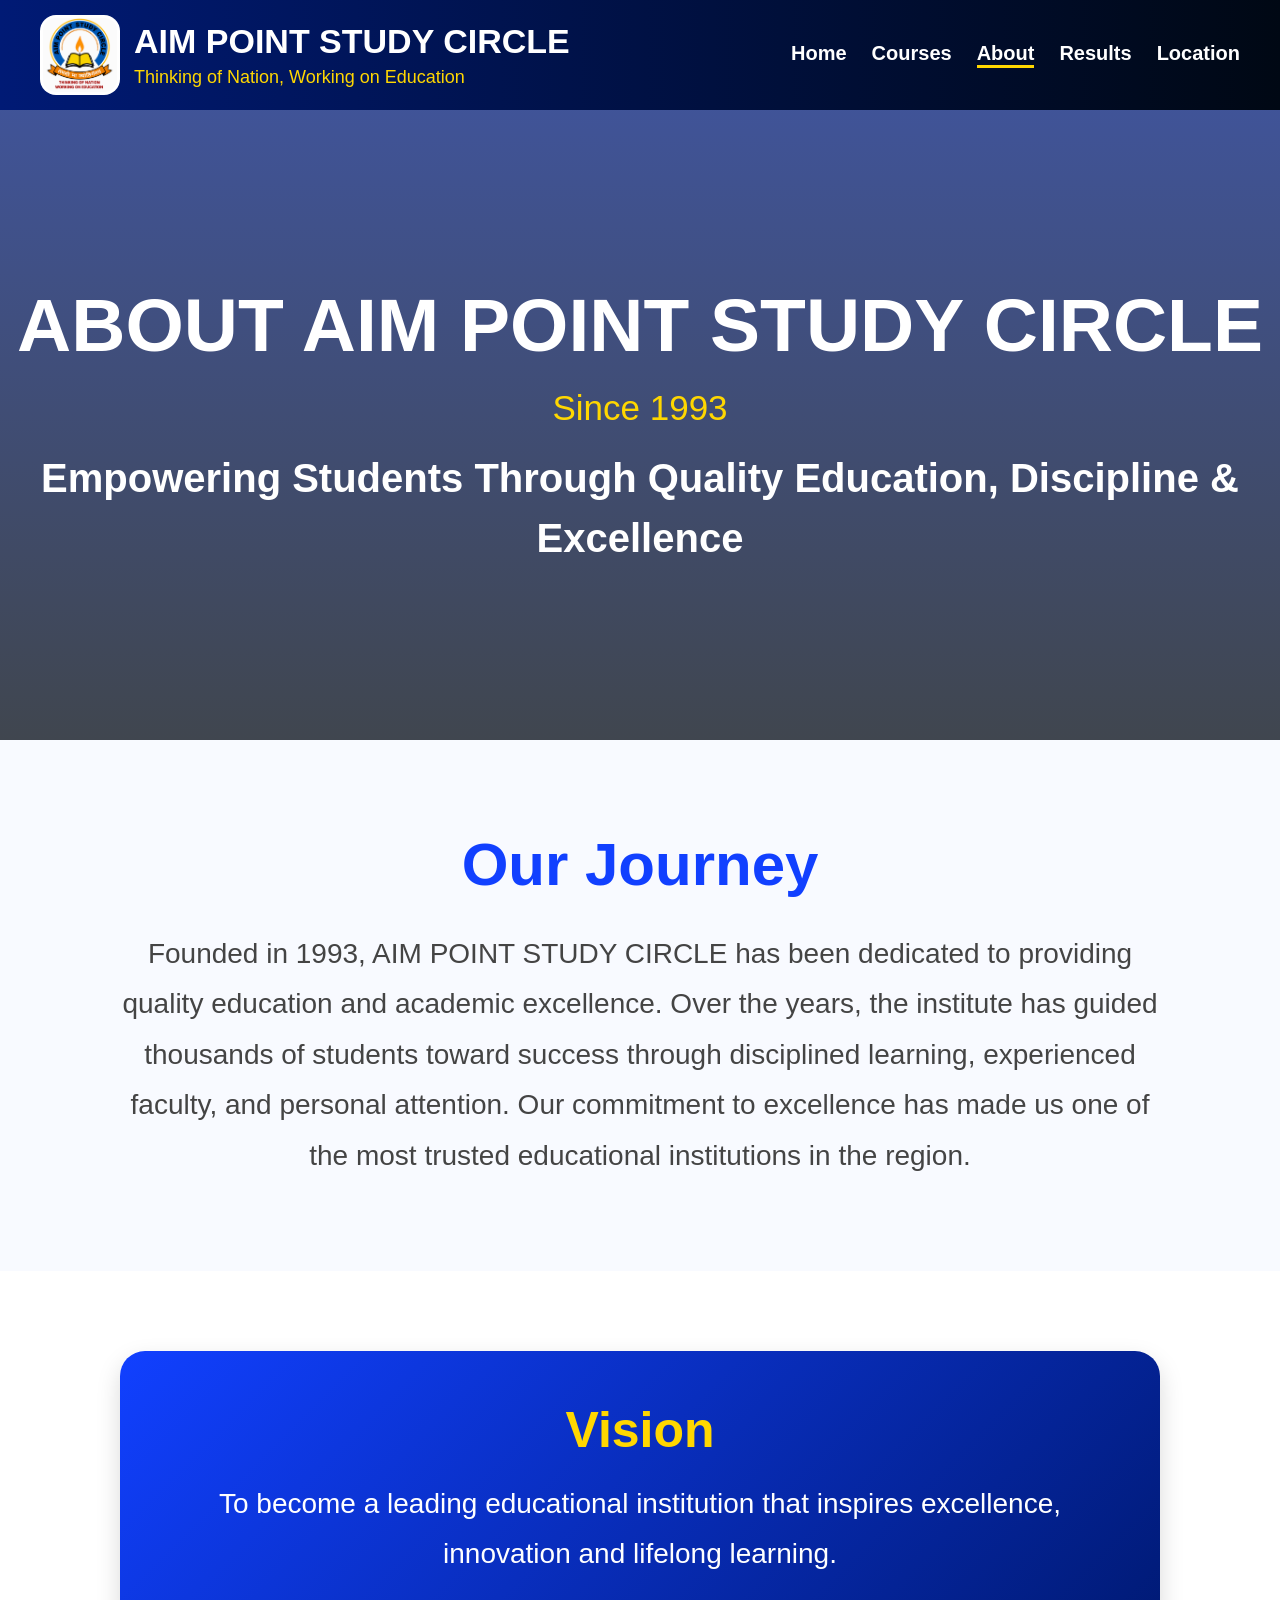
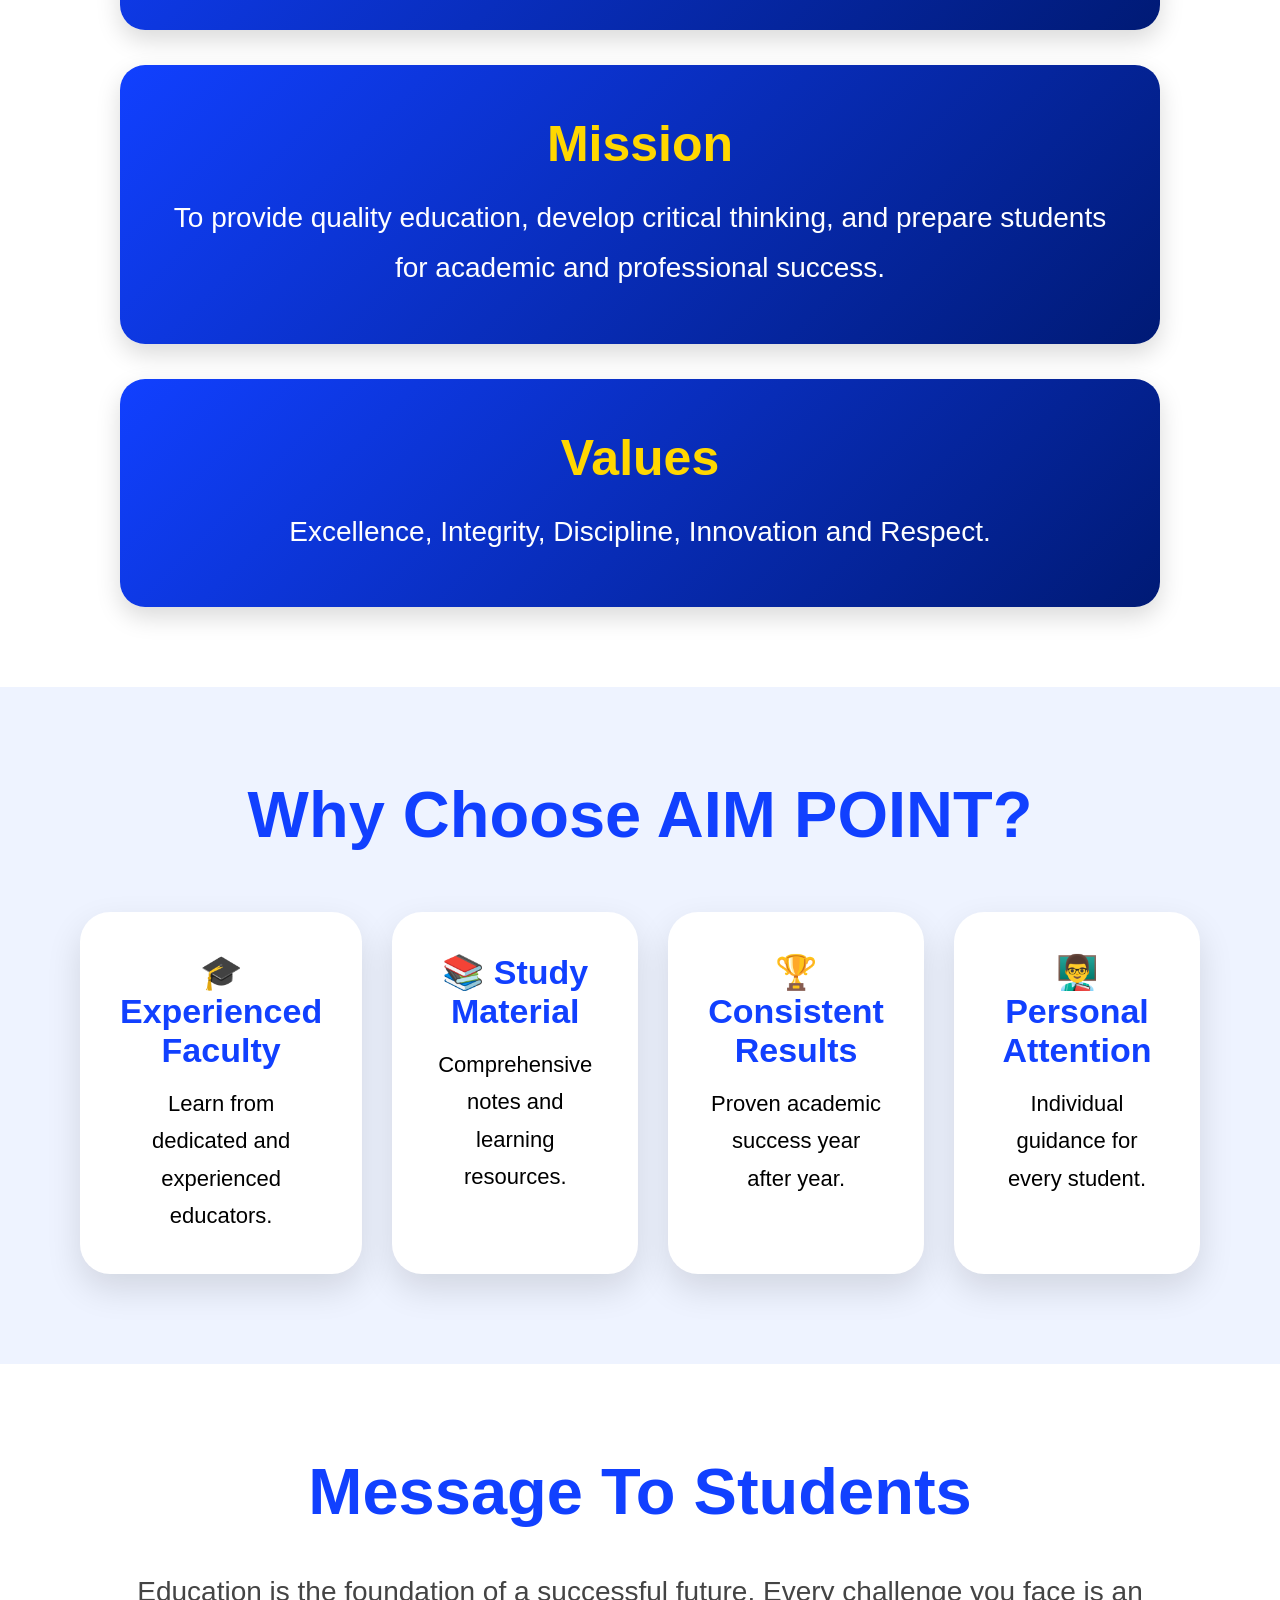
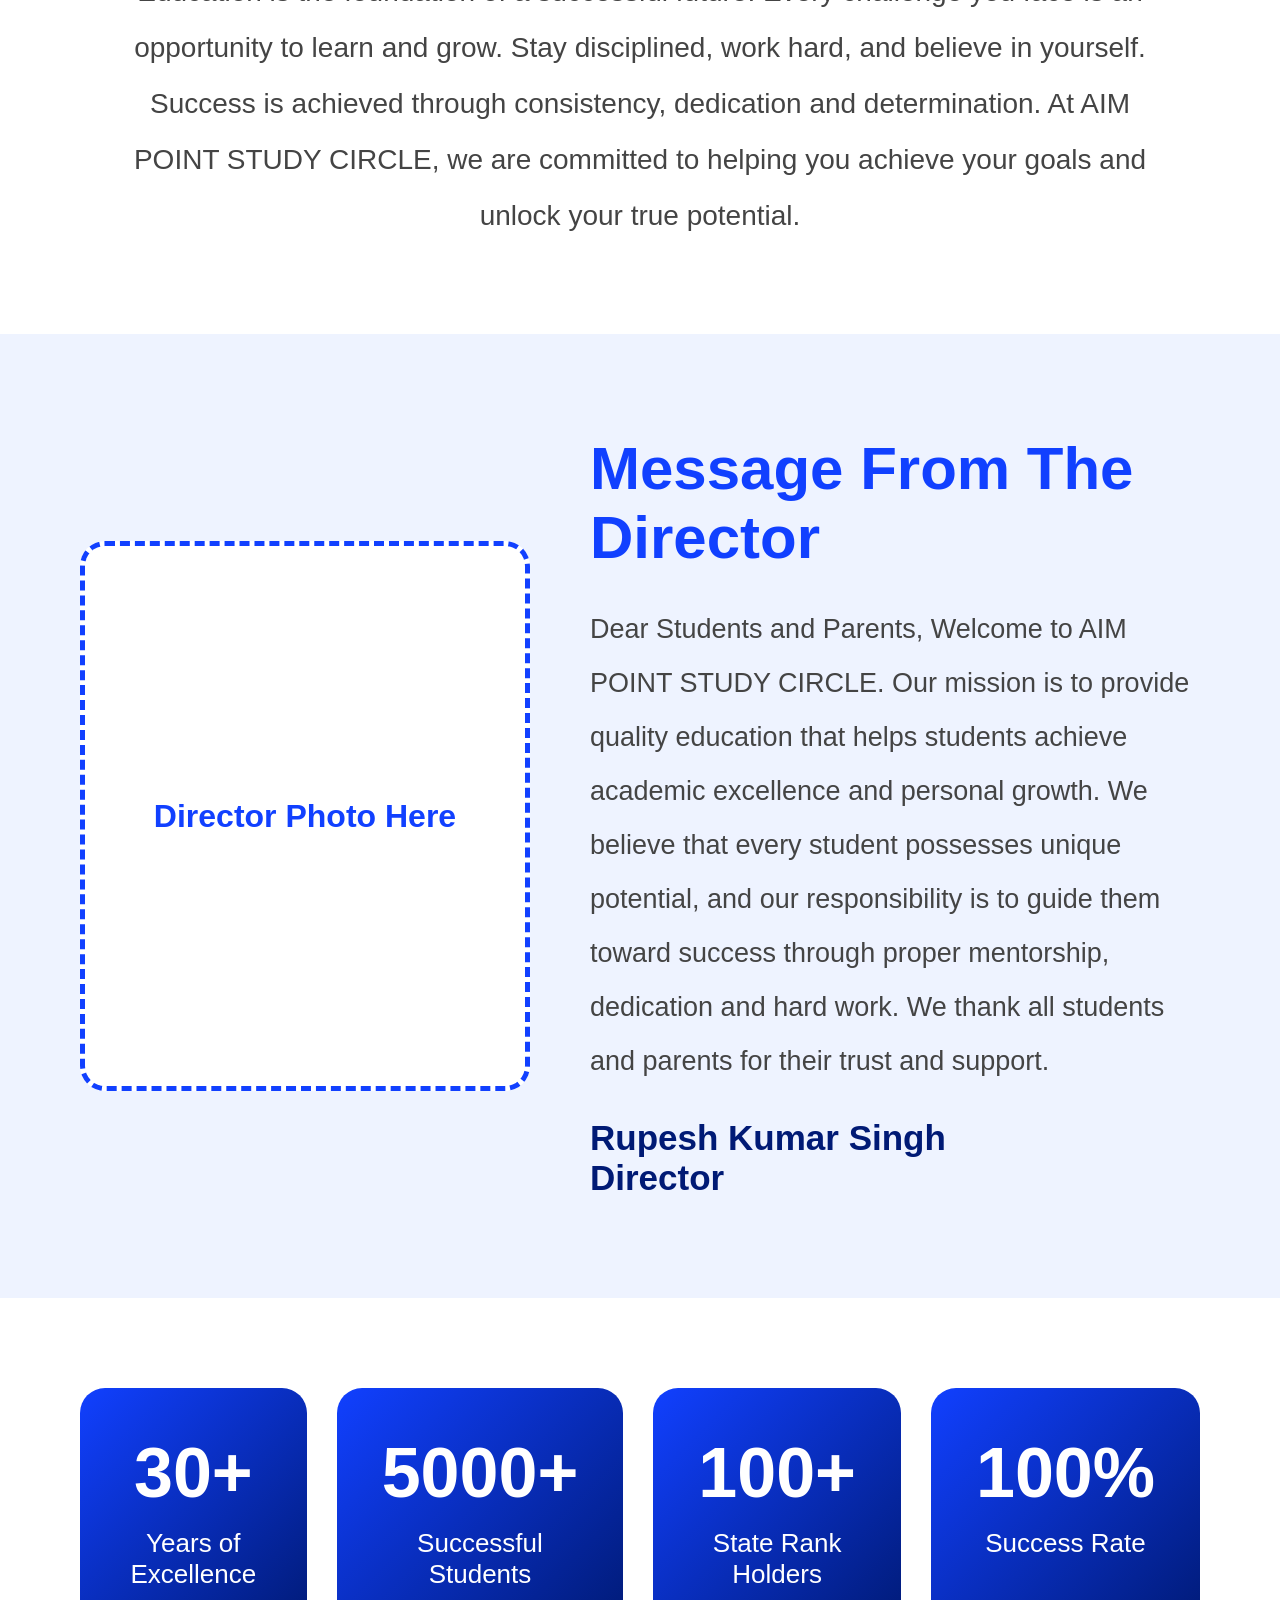
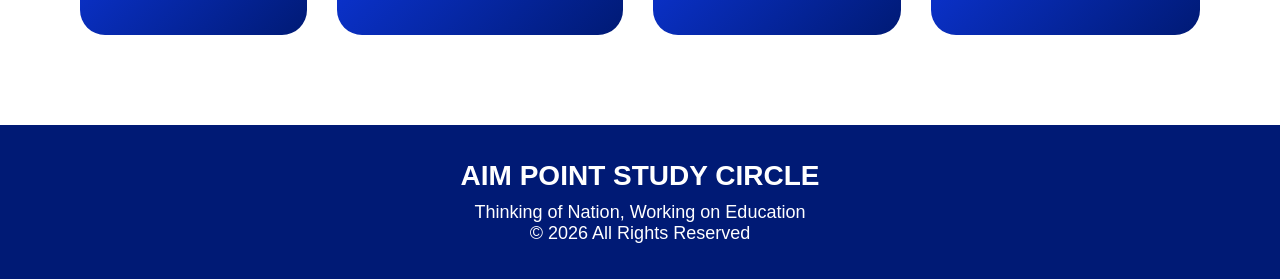
==== about.html @ ee71f538 "Initial Commit" ====
<!DOCTYPE html>
<html lang="en">

<head>

    <meta charset="UTF-8">
    <meta name="viewport" content="width=device-width, initial-scale=1.0">

    <title>About Us | AIM POINT STUDY CIRCLE</title>

    <link rel="stylesheet" href="style.css">

</head>

<body>

    <!-- ================= NAVBAR ================= -->

    <nav>

        <div class="navbar">

            <div class="logo-section">

                <img src="logo.png" alt="logo">

                <div>

                    <h1>AIM POINT STUDY CIRCLE</h1>

                    <p>Thinking of Nation, Working on Education</p>

                </div>

            </div>

            <ul>

                <li><a href="index.html">Home</a></li>

                <li><a href="courses.html">Courses</a></li>

                <li class="active"><a href="about.html">About</a></li>

                <li><a href="results.html">Results</a></li>
                <li>
    <a href="location.html">Location</a>
</li>

            </ul>

        </div>

    </nav>



    <!-- ================= HERO ================= -->

    <section class="about-hero">

        <div class="about-overlay">

            <h1>ABOUT AIM POINT STUDY CIRCLE</h1>

            <p>Since 1993</p>

            <h2>
                Empowering Students Through Quality Education,
                Discipline & Excellence
            </h2>

        </div>

    </section>



    <!-- ================= HISTORY ================= -->

    <section class="history">

        <h2>Our Journey</h2>

        <p>

            Founded in 1993, AIM POINT STUDY CIRCLE has been dedicated
            to providing quality education and academic excellence.
            Over the years, the institute has guided thousands of
            students toward success through disciplined learning,
            experienced faculty, and personal attention.

            Our commitment to excellence has made us one of the most
            trusted educational institutions in the region.

        </p>

    </section>



    <!-- ================= VISION MISSION VALUES ================= -->

    <section class="vmv">

        <div class="vmv-card">

            <h2>Vision</h2>

            <p>
                To become a leading educational institution that inspires
                excellence, innovation and lifelong learning.
            </p>

        </div>

        <div class="vmv-card">

            <h2>Mission</h2>

            <p>
                To provide quality education, develop critical thinking,
                and prepare students for academic and professional success.
            </p>

        </div>

        <div class="vmv-card">

            <h2>Values</h2>

            <p>
                Excellence, Integrity, Discipline,
                Innovation and Respect.
            </p>

        </div>

    </section>



    <!-- ================= WHY CHOOSE US ================= -->

    <section class="why-us">

        <h1>Why Choose AIM POINT?</h1>

        <div class="why-container">

            <div class="why-card">

                <h2>🎓 Experienced Faculty</h2>

                <p>
                    Learn from dedicated and experienced educators.
                </p>

            </div>

            <div class="why-card">

                <h2>📚 Study Material</h2>

                <p>
                    Comprehensive notes and learning resources.
                </p>

            </div>

            <div class="why-card">

                <h2>🏆 Consistent Results</h2>

                <p>
                    Proven academic success year after year.
                </p>

            </div>

            <div class="why-card">

                <h2>👨‍🏫 Personal Attention</h2>

                <p>
                    Individual guidance for every student.
                </p>

            </div>

        </div>

    </section>



    <!-- ================= MESSAGE TO STUDENTS ================= -->

    <section class="student-message">

        <h1>Message To Students</h1>

        <p>

            Education is the foundation of a successful future.
            Every challenge you face is an opportunity to learn and grow.

            Stay disciplined, work hard, and believe in yourself.

            Success is achieved through consistency,
            dedication and determination.

            At AIM POINT STUDY CIRCLE, we are committed to helping
            you achieve your goals and unlock your true potential.

        </p>

    </section>



    <!-- ================= DIRECTOR MESSAGE ================= -->

    <section class="director-section">

        <div class="director-photo">

            Director Photo Here

        </div>

        <div class="director-message">

            <h1>Message From The Director</h1>

            <p>

                Dear Students and Parents,

                Welcome to AIM POINT STUDY CIRCLE.

                Our mission is to provide quality education that helps
                students achieve academic excellence and personal growth.

                We believe that every student possesses unique potential,
                and our responsibility is to guide them toward success
                through proper mentorship, dedication and hard work.

                We thank all students and parents for their trust and support.

            </p>

            <h3>
                Rupesh Kumar Singh
                <br>
                Director
            </h3>

        </div>

    </section>



    <!-- ================= ACHIEVEMENTS ================= -->

    <section class="achievements">

        <div class="achievement-card">

            <h1>30+</h1>

            <p>Years of Excellence</p>

        </div>

        <div class="achievement-card">

            <h1>5000+</h1>

            <p>Successful Students</p>

        </div>

        <div class="achievement-card">

            <h1>100+</h1>

            <p>State Rank Holders</p>

        </div>

        <div class="achievement-card">

            <h1>100%</h1>

            <p>Success Rate</p>

        </div>

    </section>



    <!-- ================= FOOTER ================= -->

    <footer>

        <h2>AIM POINT STUDY CIRCLE</h2>

        <p>Thinking of Nation, Working on Education</p>

        <p>© 2026 All Rights Reserved</p>

    </footer>

</body>

</html>
---- style.css ----
*{
    margin:0;
    padding:0;
    box-sizing:border-box;
    font-family:Arial, Helvetica, sans-serif;
}

body{
    overflow-x:hidden;
}

/* ================= NAVBAR ================= */

nav{
    background:linear-gradient(to right,#001a75,#000814);
    padding:15px 40px;
}

.navbar{
    display:flex;
    justify-content:space-between;
    align-items:center;
}

.logo-section{
    display:flex;
    align-items:center;
    gap:14px;
}

.logo-section img{
    width:80px;
    height:80px;
    background:white;
    border-radius:20%;
    padding:3px;
}

.logo-section h1{
    color:white;
    font-size:34px;
    font-weight:900;
}

.logo-section p{
    color:gold;
    font-size:18px;
    margin-top:6px;
}

ul{
    display:flex;
    list-style:none;
    gap:25px;
}

ul li{
    color:white;
    font-size:20px;
    font-weight:700;
    cursor:pointer;
}

ul li a{
    color:white;
    text-decoration:none;
}

ul li a:hover{
    color:gold;
}

.active{
    color:gold;
    border-bottom:3px solid gold;
}

.location-btn{

    background:gold;

    color:black;

    text-decoration:none;

    padding:16px 34px;

    border-radius:16px;

    font-size:24px;

    font-weight:bold;

    display:inline-block;
}

/* ================= HERO ================= */

.hero{
    height:100vh;
    background-image:url("https://images.unsplash.com/photo-1523240795612-9a054b0db644?q=80&w=2070&auto=format&fit=crop");
    background-size:cover;
    background-position:center;
}

.overlay{
    width:100%;
    height:100%;
    background:rgba(255,255,255,0.82);
}

.hero-content{
    padding-left:70px;
    padding-top:150px;
    position:relative;
}

.tagline{
    position:absolute;
    top:-10px;
    left:130px;
    background:#1140ff;
    color:white;
    padding:14px 28px;
    border-radius:20px;
    font-size:20px;
    font-weight:bold;
}

.hero-content h1{
    font-size:42px;
    color:black;
}

.hero-content h2{
    font-size:56px;
    color:#1140ff;
    font-weight:900;
}

.description{
    font-size:32px;
    color:#c52230;
    margin-top:25px;
    line-height:1.3;
}

/* ================= BUTTONS ================= */

.buttons{
    margin-top:40px;
}

.course-btn{
    background:#1140ff;
    color:white;
    border:none;
    padding:16px 30px;
    border-radius:16px;
    font-size:18px;
    cursor:pointer;
}

.join-btn{

    width:530px;

    height:85px;

    background:#1140ff;

    color:white;

    border:none;

    border-radius:18px;

    font-size:28px;

    font-weight:700;

    cursor:pointer;

    transition:0.3s;
}

.join-btn:hover{

    background:#001a75;

    transform:translateY(-3px);
}

/* ================= CONTACT BOX ================= */

.contact-box{
    position:absolute;
    top:140px;
    right:50px;
    left:auto;
    width:500px;
    background:white;
    padding:28px;
    border-radius:24px;
    box-shadow:0 5px 20px rgba(0,0,0,0.15);
}

.contact-box h3{
    color:#1140ff;
    font-size:30px;
    margin-bottom:15px;
}

.contact-box p{
    font-size:20px;
    margin-top:12px;
}

.address{
    line-height:1.6;
}

/* ================= FEATURES ================= */

.features{
    background:#eef3ff;
    padding:50px 40px;
}

.cards{
    display:grid;
    grid-template-columns:repeat(4,1fr);
    gap:25px;
}

.card{
    background:white;
    padding:25px;
    border-radius:24px;
    box-shadow:0 5px 15px rgba(0,0,0,0.08);
}

.icon{
    width:60px;
    height:60px;
    background:#1140ff;
    color:white;
    border-radius:50%;
    display:flex;
    justify-content:center;
    align-items:center;
    font-size:28px;
    margin-bottom:18px;
}

.card h2{
    font-size:26px;
    margin-bottom:12px;
}

.card p{
    font-size:18px;
    color:#555;
    line-height:1.6;
}

/* ================= COURSES PAGE ================= */

.courses-page{
    padding:80px 60px;
    background:
    linear-gradient(rgba(255,255,255,0.92),
    rgba(255,255,255,0.92)),
    url("https://images.unsplash.com/photo-1523240795612-9a054b0db644?q=80&w=2070");
    background-size:cover;
    background-position:center;
    background-attachment:fixed;
    min-height:100vh;
}

.section-title{
    text-align:center;
    font-size:50px;
    color:#1140ff;
    font-weight:900;
    margin-bottom:15px;
}

.course-subtitle{
    text-align:center;
    font-size:24px;
    color:#444;
    margin-bottom:50px;
}

.course-container{
    display:grid;
    grid-template-columns:repeat(3,1fr);
    gap:30px;
}

.course-card{

    background:linear-gradient(135deg,#1140ff,#001a75);

    color:white;

    padding:45px;

    border-radius:25px;

    text-align:center;

    box-shadow:0 10px 30px rgba(0,0,0,0.12);

    transition:0.4s;
}

.course-card:hover{

    transform:translateY(-12px);

    box-shadow:0 20px 40px rgba(17,64,255,0.25);
}

.course-card h2{

    color:white;

    font-size:38px;

    margin-bottom:20px;
}

.class-range{

    color:#ffd700;

    font-size:28px;

    font-weight:700;

    margin-bottom:25px;
}

.course-detail{

    color:white;

    font-size:30px;

    font-weight:700;

    margin-bottom:20px;
}

.special-focus{

    color:white;

    font-size:24px;

    line-height:1.6;
}
.senior-card{

    grid-column:1 / span 3;

    background:
    linear-gradient(135deg,#1140ff,#001a75);

    color:white;
}

.senior-card h2{

    color:white;
}

.senior-card .class-range{

    color:#ffd700;
}

.senior-card .special-focus{

    color:white;

    font-size:28px;
}


/* ================= FOOTER ================= */

footer{
    background:#001a75;
    color:white;
    text-align:center;
    padding:35px;
}

footer h2{
    font-size:28px;
    margin-bottom:10px;
}

footer p{
    font-size:18px;
}
/* ================= ADMISSION PAGE ================= */

.admission-page{

    background:#eef3ff;

    padding:50px 20px;
}

.form-container{

    max-width:1000px;

    margin:auto;

    background:white;

    padding:40px;

    border-radius:20px;

    box-shadow:0 5px 20px rgba(0,0,0,0.15);
}

.form-header{

    display:flex;

    align-items:center;

    justify-content:flex-start;

    gap:40px;

    margin-bottom:35px;
}

.form-header img{

    width:180px;

    height:180px;

    object-fit:contain;

    margin-left:-20px;
}


.header-text{

    flex:1;

    text-align:center;
}

.header-text h1{

    color:#001a75;

    font-size:45px;

    font-weight:900;

    margin-bottom:5px;
}

.header-text h2{

    color:#1140ff;

    font-size:42px;

    font-weight:800;
}
.form-container h3{

    color:#001a75;

    font-size:25px;

    margin:30px 0 15px;
}

.form-row{

    display:flex;

    flex-direction:column;

    margin-bottom:15px;
}

.form-grid{

    display:grid;

    grid-template-columns:repeat(3,1fr);

    gap:15px;

    margin-bottom:15px;
}

label{

    display:block;

    font-size:20px;

    font-weight:700;

    margin-bottom:5px;

    color:#222;
}

input,
select,
textarea{

    width:100%;

    padding:12px;

    border:1px solid #ccc;

    border-radius:8px;

    font-size:16px;
    margin-bottom:15px;
    outline:none;
}

input:focus,
select:focus,
textarea:focus{

    border-color:#1140ff;
}

.checkbox-group{

    display:flex;

    flex-wrap:wrap;

    gap:20px;

    margin-bottom:20px;
}

.checkbox-group label{

    font-weight:500;
}

.declaration{

    margin:25px 0;

    font-size:18px;

    line-height:1.6;
}

.signature-row{

    display:grid;

    grid-template-columns:1fr 1fr;

    gap:25px;

    margin-top:25px;
}

.submit-btn{

    width:100%;

    background:#1140ff;

    color:white;

    border:none;

    padding:18px;

    border-radius:10px;

    font-size:22px;

    font-weight:bold;

    cursor:pointer;

    margin-top:25px;

    transition:0.3s;
}

.submit-btn:hover{

    background:#001a75;
}

input[type="checkbox"]{

    width:auto;

    margin-right:8px;
}
/* ================= RESULTS PAGE ================= */

.results-page{

    padding:80px 50px;

    background:
    linear-gradient(rgba(255,255,255,0.92),
    rgba(255,255,255,0.92)),
    url("https://images.unsplash.com/photo-1523240795612-9a054b0db644?q=80&w=2070");

    background-size:cover;

    background-attachment:fixed;
}

.results-title{

    text-align:center;

    font-size:70px;

    color:#1140ff;

    margin-bottom:15px;
}

.results-subtitle{

    text-align:center;

    font-size:28px;

    margin-bottom:60px;

    color:#444;
}

.year-section{

    margin-bottom:80px;
}

.year-section h2{

    font-size:42px;

    color:#001a75;

    margin-bottom:30px;

    text-align:center;
}

.topper-container{

    display:grid;

    grid-template-columns:repeat(3,1fr);

    gap:30px;
}

.topper-card{

    background:white;

    padding:30px;

    text-align:center;

    border-radius:25px;

    box-shadow:0 10px 25px rgba(0,0,0,0.12);

    transition:0.3s;
}

.topper-card:hover{

    transform:translateY(-10px);
}

.topper-card img{

    width:180px;

    height:180px;

    border-radius:50%;

    object-fit:cover;

    border:5px solid #1140ff;
}

.topper-card h3{

    margin-top:20px;

    font-size:28px;

    color:#111;
}

.topper-card p{

    font-size:36px;

    color:#1140ff;

    font-weight:800;

    margin:10px 0;
}

.topper-card span{

    font-size:22px;

    color:#555;
}
/* ================= ABOUT HERO ================= */

.about-hero{

    height:70vh;

    background:
    linear-gradient(rgba(0,26,117,0.75),
    rgba(0,8,20,0.75)),
    url("https://images.unsplash.com/photo-1523240795612-9a054b0db644?q=80&w=2070");

    background-size:cover;

    background-position:center;

    display:flex;

    align-items:center;

    justify-content:center;

    text-align:center;

    color:white;
}

.about-overlay h1{

    font-size:75px;

    font-weight:900;

    margin-bottom:20px;
}

.about-overlay p{

    font-size:35px;

    color:gold;

    margin-bottom:20px;
}

.about-overlay h2{

    font-size:40px;

    max-width:1200px;

    margin:auto;

    line-height:1.5;
}



/* ================= HISTORY ================= */

.history{

    padding:90px 120px;

    text-align:center;

    background:#f8faff;
}

.history h2{

    font-size:60px;

    color:#1140ff;

    margin-bottom:30px;
}

.history p{

    font-size:28px;

    line-height:1.8;

    color:#444;

    max-width:1400px;

    margin:auto;
}



/* ================= VISION MISSION VALUES ================= */

/* ================= VISION MISSION VALUES ================= */

.vmv{

    padding:80px 120px;

    display:flex;

    flex-direction:column;

    gap:35px;

    background:white;
}

.vmv-card{

    background:linear-gradient(135deg,#1140ff,#001a75);

    color:white;

    padding:50px;

    border-radius:25px;

    text-align:center;

    box-shadow:0 10px 25px rgba(0,0,0,0.15);

    transition:0.3s;
}

.vmv-card:hover{

    transform:translateY(-5px);
    
    
}

.vmv-card h2{

    font-size:50px;

    color:#ffd700;

    margin-bottom:20px;
}

.vmv-card p{

    font-size:28px;

    line-height:1.8;

    color:white;
}


/* ================= WHY CHOOSE US ================= */

.why-us{

    padding:90px 80px;

    background:#eef3ff;
}

.why-us h1{

    text-align:center;

    font-size:65px;

    color:#1140ff;

    margin-bottom:60px;
}

.why-container{

    display:grid;

    grid-template-columns:repeat(4,1fr);

    gap:30px;
}

.why-card{

    background:white;

    padding:35px;

    border-radius:25px;

    text-align:center;

    box-shadow:0 8px 20px rgba(0,0,0,0.12);

    transition:0.3s;
}

.why-card:hover{

    transform:translateY(-8px);
}

.why-card h2{

    font-size:32px;

    color:#1140ff;

    margin-bottom:20px;
}

.why-card p{

    font-size:22px;

    line-height:1.7;
}



/* ================= STUDENT MESSAGE ================= */

.student-message{

    padding:90px 120px;

    text-align:center;

    background:white;
}

.student-message h1{

    font-size:65px;

    color:#1140ff;

    margin-bottom:35px;
}

.student-message p{

    font-size:28px;

    line-height:2;

    max-width:1400px;

    margin:auto;

    color:#444;
}



/* ================= DIRECTOR SECTION ================= */

.director-section{

    padding:100px 80px;

    display:flex;

    gap:60px;

    align-items:center;

    background:#eef3ff;
}

.director-photo{

    width:450px;

    height:550px;

    background:white;

    border:5px dashed #1140ff;

    border-radius:25px;

    display:flex;

    align-items:center;

    justify-content:center;

    font-size:32px;

    font-weight:bold;

    color:#1140ff;

    flex-shrink:0;
}

.director-message{

    flex:1;
}

.director-message h1{

    font-size:60px;

    color:#1140ff;

    margin-bottom:30px;
}

.director-message p{

    font-size:27px;

    line-height:2;

    color:#444;
}

.director-message h3{

    margin-top:30px;

    font-size:35px;

    color:#001a75;
}



/* ================= ACHIEVEMENTS ================= */

.achievements{

    padding:90px 80px;

    display:grid;

    grid-template-columns:repeat(4,1fr);

    gap:30px;

    background:white;
}

.achievement-card{

    background:
    linear-gradient(135deg,#1140ff,#001a75);

    color:white;

    text-align:center;

    padding:45px;

    border-radius:25px;
}

.achievement-card h1{

    font-size:70px;

    margin-bottom:15px;
}

.achievement-card p{

    font-size:26px;
}



/* ================= ABOUT PAGE RESPONSIVE ================= */

@media(max-width:768px){

    .about-overlay h1{

        font-size:40px;
    }

    .about-overlay h2{

        font-size:24px;
    }

    .history,
    .student-message{

        padding:50px 25px;
    }

    .history h2,
    .why-us h1,
    .student-message h1{

        font-size:38px;
    }

    .history p,
    .student-message p{

        font-size:20px;
    }

    .vmv,
    .why-container,
    .achievements{

        grid-template-columns:1fr;
    }

    .director-section{

        flex-direction:column;
    }

    .director-photo{

        width:100%;

        height:350px;
    }

    .director-message h1{

        font-size:38px;
    }

    .director-message p{

        font-size:20px;
    }
}
/* ================= LOCATION ================= */

.location-section{

    padding:80px 60px;

    background:#eef3ff;

    text-align:center;
}

.location-section h1{

    font-size:60px;

    color:#1140ff;

    margin-bottom:20px;
}

.location-section p{

    font-size:28px;

    margin-bottom:40px;

    color:#444;
}

.map-container{

    border-radius:25px;

    overflow:hidden;

    box-shadow:0 10px 25px rgba(0,0,0,0.15);
}
.location-buttons{

    margin-bottom:30px;
}

.map-btn{

    background:#1140ff;

    color:white;

    text-decoration:none;

    padding:18px 35px;

    border-radius:15px;

    font-size:22px;

    font-weight:700;

    display:inline-block;

    transition:0.3s;
}

.map-btn:hover{

    background:#001a75;
}
/* ================= MOBILE ================= */

@media(max-width:768px){

    .form-container{

        padding:25px;
    }

    .form-grid{

        grid-template-columns:1fr;
    }

    .signature-row{

        grid-template-columns:1fr;
    }

    .checkbox-group{

        flex-direction:column;

        gap:10px;
    }

    .form-container h1{

        font-size:30px;
    }

    .form-container h2{

        font-size:24px;
    }
}
.enrollment-section{

    background:#f8faff;

    padding:20px;

    border-radius:12px;

    margin-bottom:20px;
}

.enrollment-section h4{

    color:#1140ff;

    font-size:20px;

    margin-top:20px;

    margin-bottom:12px;

    border-left:5px solid #1140ff;

    padding-left:10px;
}

.enrollment-section h4:first-child{

    margin-top:0;
}
.nearby-places{

    background:white;

    max-width:900px;

    margin:10px auto 40px;

    padding:30px;

    border-radius:20px;

    box-shadow:0 5px 20px rgba(0,0,0,0.1);
}

.nearby-places h2{

    color:#1140ff;

    font-size:38px;

    margin-bottom:20px;

    text-align:center;
}

.nearby-places ul{

    list-style:none;

    padding:0;

    display:flex;

    flex-direction:column;

    gap:15px;

    align-items:flex-start;
}

.nearby-places ul li{

    font-size:26px;

    font-weight:600;

    color:#333;

    width:100%;

    text-align:left;

    padding:12px 0;

    border-bottom:1px solid #ddd;
}
/* ================= WHY CHOOSE AIM POINT ================= */

.why-choose{

    padding:100px 60px;

    background:
    linear-gradient(rgba(255,255,255,0.92),
    rgba(255,255,255,0.92)),
    url("https://images.unsplash.com/photo-1509062522246-3755977927d7?q=80&w=2070");

    background-size:cover;

    background-position:center;
}

.why-choose h1{

    text-align:center;

    font-size:70px;

    color:#1140ff;

    margin-bottom:70px;

    font-weight:900;

    text-transform:uppercase;
}

.why-grid{

    display:grid;

    grid-template-columns:repeat(3,1fr);

    gap:35px;
}

.why-card{

    background:white;

    padding:40px;

    border-radius:30px;

    text-align:center;

    box-shadow:0 15px 35px rgba(0,0,0,0.12);

    transition:0.4s;
}

.why-card:hover{

    transform:translateY(-15px);

    background:linear-gradient(135deg,#1140ff,#001a75);

    color:white;
}

.why-icon{

    font-size:60px;

    margin-bottom:20px;
}

.why-card h2{

    font-size:34px;

    margin-bottom:15px;

    font-weight:800;
}

.why-card p{

    font-size:22px;

    line-height:1.7;
}
/* ================= WHATSAPP BUTTON ================= */

.whatsapp-btn{

    position:fixed;

    bottom:25px;

    right:25px;

    width:75px;

    height:75px;

    z-index:9999;
}

.whatsapp-btn img{

    width:100%;

    height:100%;

    border-radius:50%;

    box-shadow:0 5px 20px rgba(0,0,0,0.3);

    transition:0.3s;
}

.whatsapp-btn img:hover{

    transform:scale(1.1);
}
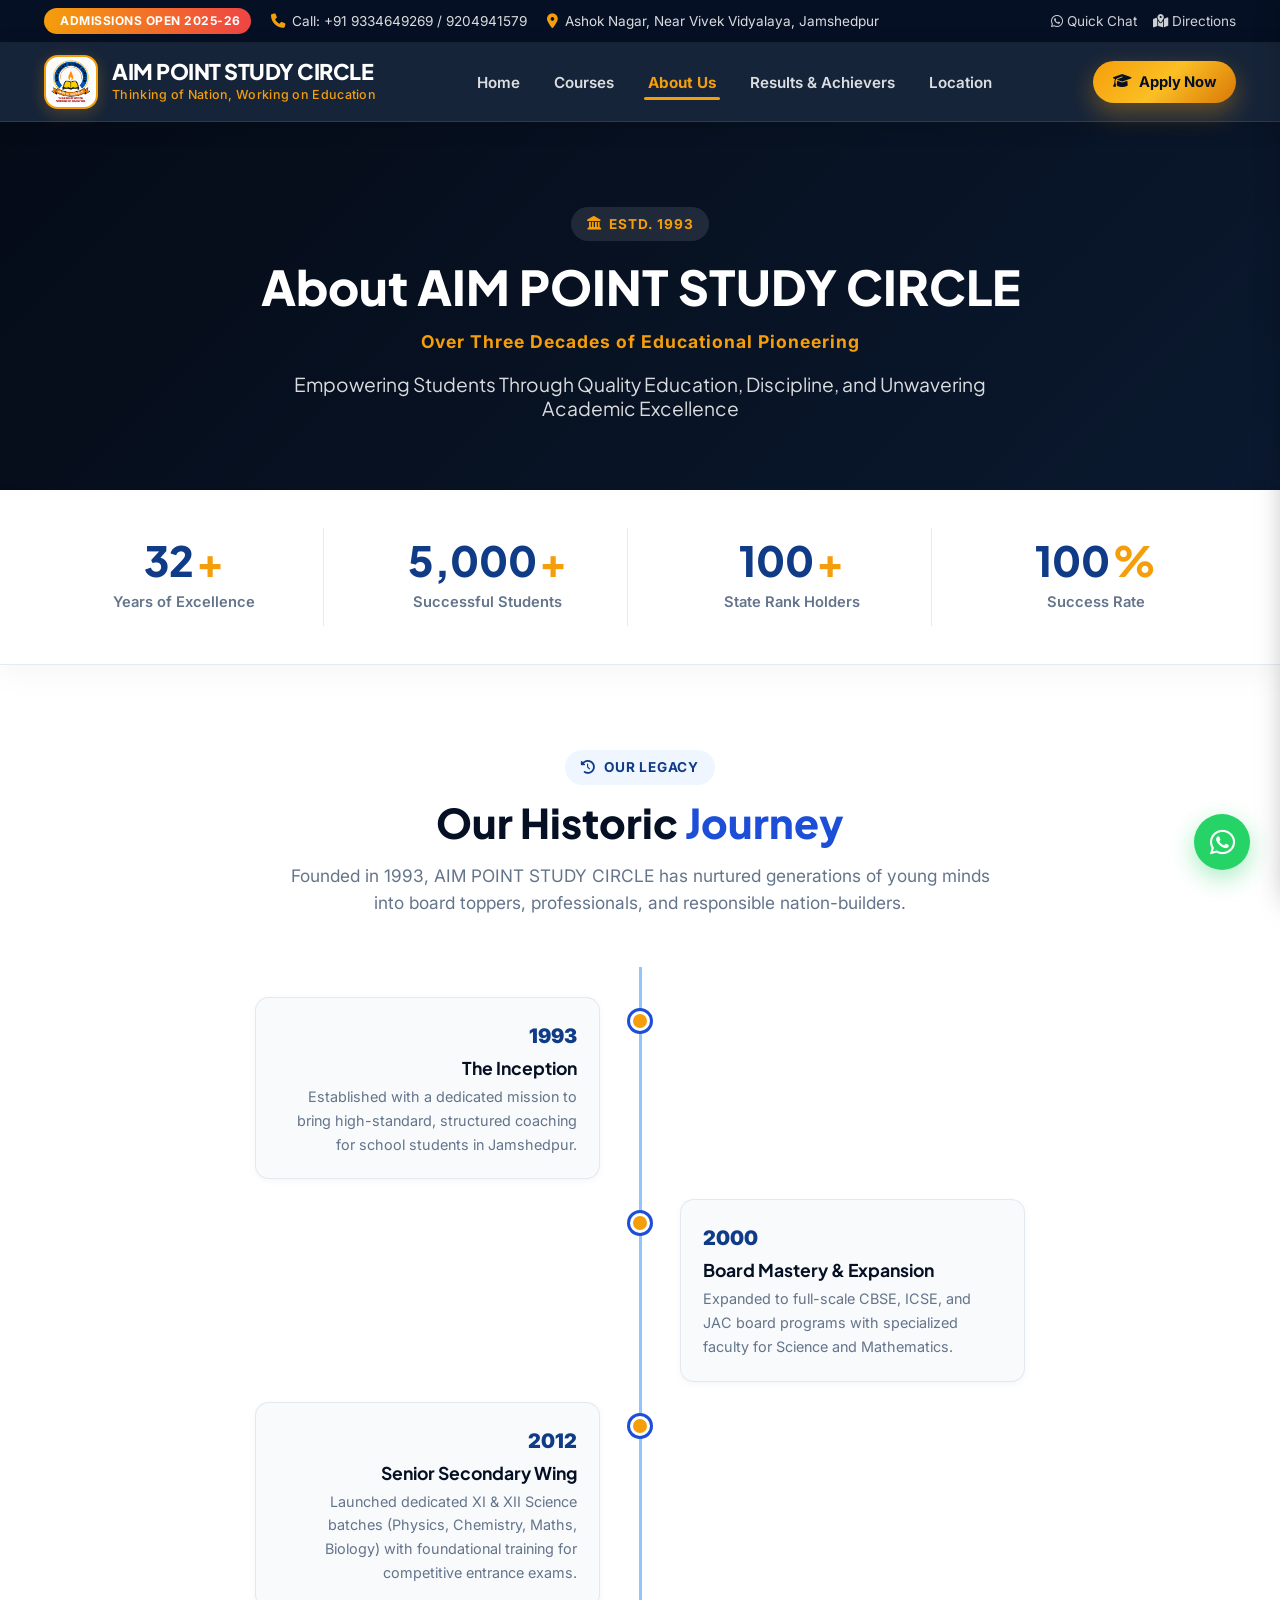
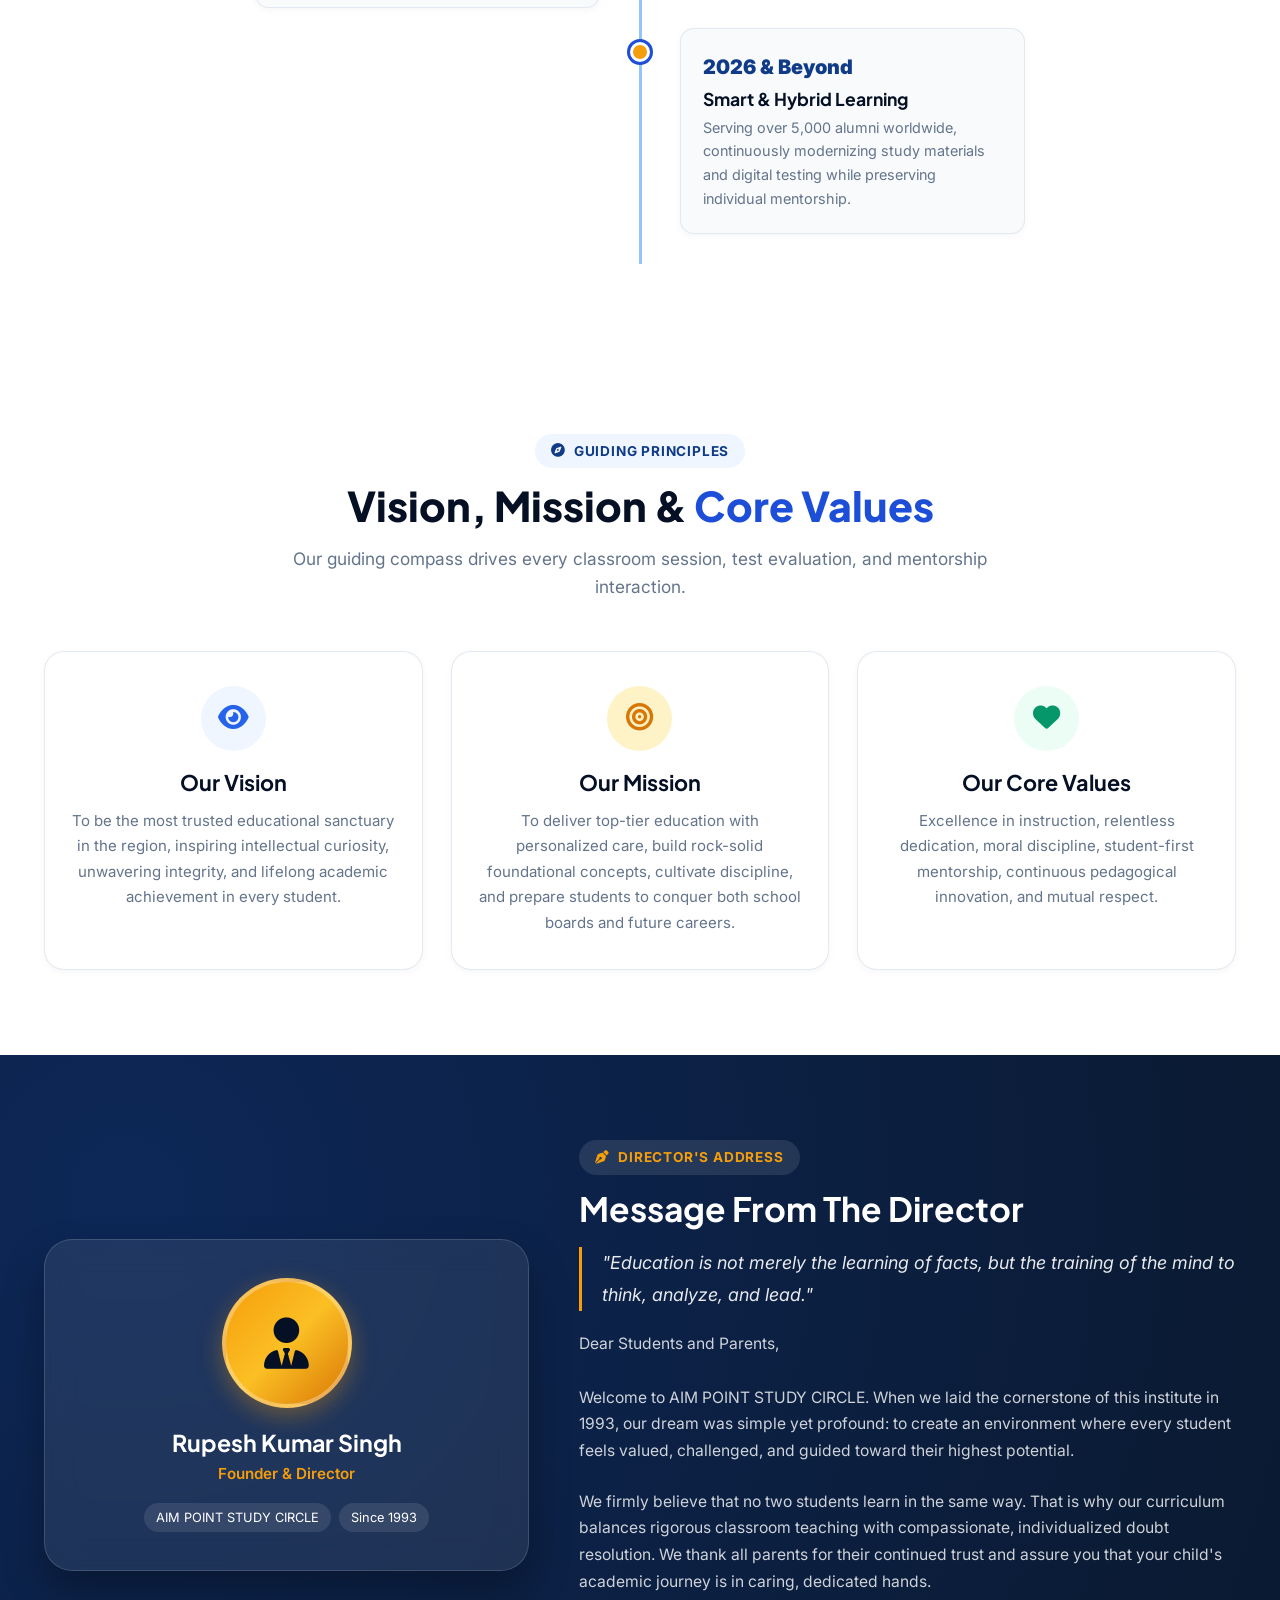
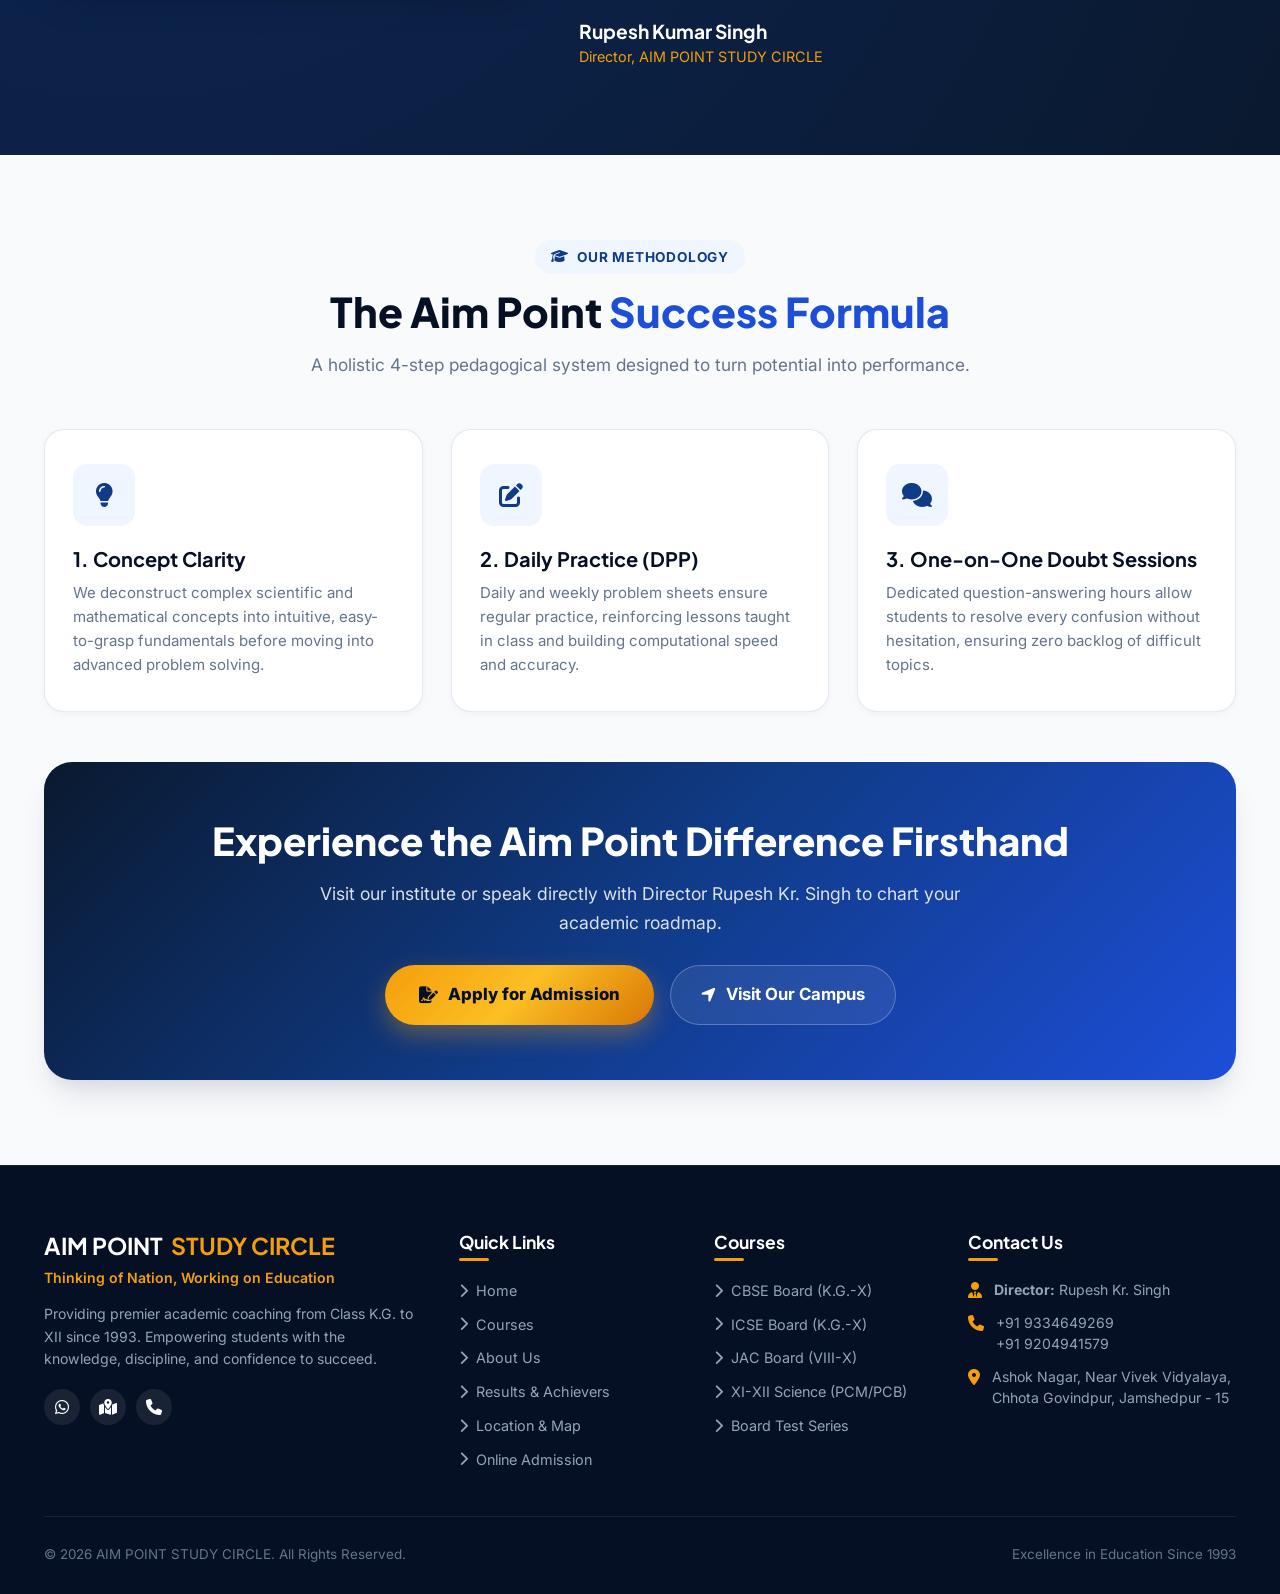
==== commit d5a333e8: "✨ Redesign website with modern UI/UX, responsive layout, animations and glassmorphism" ====
--- a/about.html
+++ b/about.html
@@ -2,318 +2,445 @@
 <html lang="en">
 
 <head>
-
     <meta charset="UTF-8">
     <meta name="viewport" content="width=device-width, initial-scale=1.0">
-
     <title>About Us | AIM POINT STUDY CIRCLE</title>
-
+    <meta name="description" content="Learn about AIM POINT STUDY CIRCLE - Our 30+ years legacy of academic excellence, experienced faculty, vision, mission, and message from Director Rupesh Kumar Singh.">
+
+    <!-- Google Fonts -->
+    <link rel="preconnect" href="https://fonts.googleapis.com">
+    <link rel="preconnect" href="https://fonts.gstatic.com" crossorigin>
+    <link href="https://fonts.googleapis.com/css2?family=Inter:wght@300;400;500;600;700&family=Outfit:wght@400;500;600;700;800;900&family=Plus+Jakarta+Sans:wght@400;500;600;700;800&display=swap" rel="stylesheet">
+
+    <!-- FontAwesome 6 CDN -->
+    <link rel="stylesheet" href="https://cdnjs.cloudflare.com/ajax/libs/font-awesome/6.5.1/css/all.min.css">
+
+    <!-- Stylesheet -->
     <link rel="stylesheet" href="style.css">
-
 </head>
 
 <body>
 
-    <!-- ================= NAVBAR ================= -->
-
-    <nav>
-
-        <div class="navbar">
-
-            <div class="logo-section">
-
-                <img src="logo.png" alt="logo">
-
-                <div>
-
-                    <h1>AIM POINT STUDY CIRCLE</h1>
-
-                    <p>Thinking of Nation, Working on Education</p>
-
-                </div>
-
-            </div>
-
-            <ul>
-
-                <li><a href="index.html">Home</a></li>
-
-                <li><a href="courses.html">Courses</a></li>
-
-                <li class="active"><a href="about.html">About</a></li>
-
-                <li><a href="results.html">Results</a></li>
-                <li>
-    <a href="location.html">Location</a>
-</li>
-
+    <!-- ================= TOP INFO BAR ================= -->
+    <div class="top-bar">
+        <div class="container">
+            <div class="top-bar-left">
+                <div class="top-bar-item">
+                    <span class="admission-badge-pill">
+                        <i class="fa-solid fa-sparkles"></i> Admissions Open 2025-26
+                    </span>
+                </div>
+                <div class="top-bar-item">
+                    <i class="fa-solid fa-phone"></i>
+                    <span>Call: <a href="tel:9334649269">+91 9334649269</a> / <a href="tel:9204941579">9204941579</a></span>
+                </div>
+                <div class="top-bar-item">
+                    <i class="fa-solid fa-location-dot"></i>
+                    <span>Ashok Nagar, Near Vivek Vidyalaya, Jamshedpur</span>
+                </div>
+            </div>
+            <div class="top-bar-right">
+                <a href="https://wa.me/919334649269" target="_blank" title="WhatsApp Chat">
+                    <i class="fa-brands fa-whatsapp"></i> Quick Chat
+                </a>
+                <a href="location.html" title="Get Directions">
+                    <i class="fa-solid fa-map-location-dot"></i> Directions
+                </a>
+            </div>
+        </div>
+    </div>
+
+    <!-- ================= STICKY HEADER & NAVBAR ================= -->
+    <header>
+        <div class="container">
+            <nav class="navbar">
+                <a href="index.html" class="logo-section">
+                    <div class="logo-container">
+                        <img src="logo.png" alt="Aim Point Logo">
+                    </div>
+                    <div class="logo-text">
+                        <h1>AIM POINT <span>STUDY CIRCLE</span></h1>
+                        <p>Thinking of Nation, Working on Education</p>
+                    </div>
+                </a>
+
+                <ul class="nav-menu">
+                    <li><a href="index.html">Home</a></li>
+                    <li><a href="courses.html">Courses</a></li>
+                    <li class="active"><a href="about.html">About Us</a></li>
+                    <li><a href="results.html">Results & Achievers</a></li>
+                    <li><a href="location.html">Location</a></li>
+                </ul>
+
+                <div class="nav-actions">
+                    <a href="admission.html" class="btn-header-join">
+                        <i class="fa-solid fa-graduation-cap"></i> Apply Now
+                    </a>
+                    <button class="mobile-toggle" aria-label="Toggle navigation">
+                        <i class="fa-solid fa-bars-staggered"></i>
+                    </button>
+                </div>
+            </nav>
+        </div>
+    </header>
+
+    <!-- ================= MOBILE DRAWER ================= -->
+    <div class="mobile-drawer-overlay"></div>
+    <div class="mobile-drawer">
+        <div>
+            <div class="mobile-drawer-header">
+                <div class="logo-text">
+                    <h1 style="font-size: 1.15rem; color: #fff;">AIM POINT</h1>
+                    <p style="font-size: 0.72rem; color: var(--accent-gold);">STUDY CIRCLE</p>
+                </div>
+                <button class="mobile-drawer-close" aria-label="Close menu">
+                    <i class="fa-solid fa-xmark"></i>
+                </button>
+            </div>
+            <ul class="mobile-nav-links">
+                <li><a href="index.html"><i class="fa-solid fa-house"></i> Home</a></li>
+                <li><a href="courses.html"><i class="fa-solid fa-book-open"></i> Courses</a></li>
+                <li class="active"><a href="about.html"><i class="fa-solid fa-school"></i> About Us</a></li>
+                <li><a href="results.html"><i class="fa-solid fa-trophy"></i> Results</a></li>
+                <li><a href="location.html"><i class="fa-solid fa-map-pin"></i> Location</a></li>
             </ul>
-
-        </div>
-
-    </nav>
-
-
-
-    <!-- ================= HERO ================= -->
-
+        </div>
+        <div class="mobile-drawer-footer">
+            <a href="admission.html" class="btn-primary" style="width: 100%; justify-content: center; padding: 12px;">
+                <i class="fa-solid fa-user-plus"></i> Join / Admission
+            </a>
+        </div>
+    </div>
+
+    <!-- ================= ABOUT HERO ================= -->
     <section class="about-hero">
-
-        <div class="about-overlay">
-
-            <h1>ABOUT AIM POINT STUDY CIRCLE</h1>
-
-            <p>Since 1993</p>
-
+        <div class="container">
+            <div class="section-pill" style="background: rgba(255,255,255,0.1); color: var(--accent-gold); margin: 0 auto 16px auto;">
+                <i class="fa-solid fa-landmark"></i> Estd. 1993
+            </div>
+            <h1>About AIM POINT STUDY CIRCLE</h1>
+            <p class="estd">Over Three Decades of Educational Pioneering</p>
             <h2>
-                Empowering Students Through Quality Education,
-                Discipline & Excellence
+                Empowering Students Through Quality Education, Discipline, and Unwavering Academic Excellence
             </h2>
-
-        </div>
-
+        </div>
     </section>
 
-
-
-    <!-- ================= HISTORY ================= -->
-
-    <section class="history">
-
-        <h2>Our Journey</h2>
-
-        <p>
-
-            Founded in 1993, AIM POINT STUDY CIRCLE has been dedicated
-            to providing quality education and academic excellence.
-            Over the years, the institute has guided thousands of
-            students toward success through disciplined learning,
-            experienced faculty, and personal attention.
-
-            Our commitment to excellence has made us one of the most
-            trusted educational institutions in the region.
-
-        </p>
-
+    <!-- ================= STATS SECTION ================= -->
+    <div class="stats-section">
+        <div class="container">
+            <div class="stats-grid">
+                <div class="stat-item">
+                    <div class="stat-number">
+                        <span class="stat-number-value" data-target="32">0</span>
+                        <span class="counter-suffix">+</span>
+                    </div>
+                    <div class="stat-label">Years of Excellence</div>
+                </div>
+                <div class="stat-item">
+                    <div class="stat-number">
+                        <span class="stat-number-value" data-target="5000">0</span>
+                        <span class="counter-suffix">+</span>
+                    </div>
+                    <div class="stat-label">Successful Students</div>
+                </div>
+                <div class="stat-item">
+                    <div class="stat-number">
+                        <span class="stat-number-value" data-target="100">0</span>
+                        <span class="counter-suffix">+</span>
+                    </div>
+                    <div class="stat-label">State Rank Holders</div>
+                </div>
+                <div class="stat-item">
+                    <div class="stat-number">
+                        <span class="stat-number-value" data-target="100">0</span>
+                        <span class="counter-suffix">%</span>
+                    </div>
+                    <div class="stat-label">Success Rate</div>
+                </div>
+            </div>
+        </div>
+    </div>
+
+    <!-- ================= JOURNEY & TIMELINE ================= -->
+    <section class="timeline-section">
+        <div class="container">
+            <div class="section-header">
+                <div class="section-pill">
+                    <i class="fa-solid fa-clock-rotate-left"></i> Our Legacy
+                </div>
+                <h2 class="section-title">
+                    Our Historic <span>Journey</span>
+                </h2>
+                <p class="section-subtitle">
+                    Founded in 1993, AIM POINT STUDY CIRCLE has nurtured generations of young minds into board toppers, professionals, and responsible nation-builders.
+                </p>
+            </div>
+
+            <div class="timeline">
+                <div class="timeline-item left">
+                    <div class="timeline-dot"></div>
+                    <div class="timeline-content">
+                        <div class="timeline-year">1993</div>
+                        <h3>The Inception</h3>
+                        <p>Established with a dedicated mission to bring high-standard, structured coaching for school students in Jamshedpur.</p>
+                    </div>
+                </div>
+
+                <div class="timeline-item right">
+                    <div class="timeline-dot"></div>
+                    <div class="timeline-content">
+                        <div class="timeline-year">2000</div>
+                        <h3>Board Mastery & Expansion</h3>
+                        <p>Expanded to full-scale CBSE, ICSE, and JAC board programs with specialized faculty for Science and Mathematics.</p>
+                    </div>
+                </div>
+
+                <div class="timeline-item left">
+                    <div class="timeline-dot"></div>
+                    <div class="timeline-content">
+                        <div class="timeline-year">2012</div>
+                        <h3>Senior Secondary Wing</h3>
+                        <p>Launched dedicated XI & XII Science batches (Physics, Chemistry, Maths, Biology) with foundational training for competitive entrance exams.</p>
+                    </div>
+                </div>
+
+                <div class="timeline-item right">
+                    <div class="timeline-dot"></div>
+                    <div class="timeline-content">
+                        <div class="timeline-year">2026 & Beyond</div>
+                        <h3>Smart & Hybrid Learning</h3>
+                        <p>Serving over 5,000 alumni worldwide, continuously modernizing study materials and digital testing while preserving individual mentorship.</p>
+                    </div>
+                </div>
+            </div>
+        </div>
     </section>
 
-
-
     <!-- ================= VISION MISSION VALUES ================= -->
-
-    <section class="vmv">
-
-        <div class="vmv-card">
-
-            <h2>Vision</h2>
-
-            <p>
-                To become a leading educational institution that inspires
-                excellence, innovation and lifelong learning.
-            </p>
-
-        </div>
-
-        <div class="vmv-card">
-
-            <h2>Mission</h2>
-
-            <p>
-                To provide quality education, develop critical thinking,
-                and prepare students for academic and professional success.
-            </p>
-
-        </div>
-
-        <div class="vmv-card">
-
-            <h2>Values</h2>
-
-            <p>
-                Excellence, Integrity, Discipline,
-                Innovation and Respect.
-            </p>
-
-        </div>
-
+    <section class="features-section" style="background: #ffffff;">
+        <div class="container">
+            <div class="section-header">
+                <div class="section-pill">
+                    <i class="fa-solid fa-compass"></i> Guiding Principles
+                </div>
+                <h2 class="section-title">
+                    Vision, Mission & <span>Core Values</span>
+                </h2>
+                <p class="section-subtitle">
+                    Our guiding compass drives every classroom session, test evaluation, and mentorship interaction.
+                </p>
+            </div>
+
+            <div class="vmv-grid">
+                <div class="vmv-card vision">
+                    <div class="vmv-icon">
+                        <i class="fa-solid fa-eye"></i>
+                    </div>
+                    <h3>Our Vision</h3>
+                    <p>
+                        To be the most trusted educational sanctuary in the region, inspiring intellectual curiosity, unwavering integrity, and lifelong academic achievement in every student.
+                    </p>
+                </div>
+
+                <div class="vmv-card mission">
+                    <div class="vmv-icon">
+                        <i class="fa-solid fa-bullseye"></i>
+                    </div>
+                    <h3>Our Mission</h3>
+                    <p>
+                        To deliver top-tier education with personalized care, build rock-solid foundational concepts, cultivate discipline, and prepare students to conquer both school boards and future careers.
+                    </p>
+                </div>
+
+                <div class="vmv-card values">
+                    <div class="vmv-icon">
+                        <i class="fa-solid fa-heart"></i>
+                    </div>
+                    <h3>Our Core Values</h3>
+                    <p>
+                        Excellence in instruction, relentless dedication, moral discipline, student-first mentorship, continuous pedagogical innovation, and mutual respect.
+                    </p>
+                </div>
+            </div>
+        </div>
     </section>
 
-
-
-    <!-- ================= WHY CHOOSE US ================= -->
-
-    <section class="why-us">
-
-        <h1>Why Choose AIM POINT?</h1>
-
-        <div class="why-container">
-
-            <div class="why-card">
-
-                <h2>🎓 Experienced Faculty</h2>
-
-                <p>
-                    Learn from dedicated and experienced educators.
+    <!-- ================= DIRECTOR'S MESSAGE SECTION ================= -->
+    <section class="director-spotlight">
+        <div class="container">
+            <div class="director-grid">
+                <div class="director-card-visual">
+                    <div class="director-photo-placeholder">
+                        <i class="fa-solid fa-user-tie"></i>
+                    </div>
+                    <h3>Rupesh Kumar Singh</h3>
+                    <p>Founder & Director</p>
+                    <div class="director-badge-tags">
+                        <span>AIM POINT STUDY CIRCLE</span>
+                        <span>Since 1993</span>
+                    </div>
+                </div>
+
+                <div class="director-message-content">
+                    <div class="section-pill" style="background: rgba(255,255,255,0.1); color: var(--accent-gold);">
+                        <i class="fa-solid fa-pen-nib"></i> Director's Address
+                    </div>
+                    <h2>Message From The Director</h2>
+                    <div class="director-quote">
+                        "Education is not merely the learning of facts, but the training of the mind to think, analyze, and lead."
+                    </div>
+                    <p>
+                        Dear Students and Parents,<br><br>
+                        Welcome to AIM POINT STUDY CIRCLE. When we laid the cornerstone of this institute in 1993, our dream was simple yet profound: to create an environment where every student feels valued, challenged, and guided toward their highest potential.
+                    </p>
+                    <p>
+                        We firmly believe that no two students learn in the same way. That is why our curriculum balances rigorous classroom teaching with compassionate, individualized doubt resolution. We thank all parents for their continued trust and assure you that your child's academic journey is in caring, dedicated hands.
+                    </p>
+                    <div style="margin-top: 20px;">
+                        <h4 style="color: #fff; font-size: 1.2rem;">Rupesh Kumar Singh</h4>
+                        <span style="color: var(--accent-gold); font-size: 0.9rem;">Director, AIM POINT STUDY CIRCLE</span>
+                    </div>
+                </div>
+            </div>
+        </div>
+    </section>
+
+    <!-- ================= PEDAGOGY / TEACHING METHODOLOGY ================= -->
+    <section class="features-section">
+        <div class="container">
+            <div class="section-header">
+                <div class="section-pill">
+                    <i class="fa-solid fa-graduation-cap"></i> Our Methodology
+                </div>
+                <h2 class="section-title">
+                    The Aim Point <span>Success Formula</span>
+                </h2>
+                <p class="section-subtitle">
+                    A holistic 4-step pedagogical system designed to turn potential into performance.
                 </p>
-
-            </div>
-
-            <div class="why-card">
-
-                <h2>📚 Study Material</h2>
-
-                <p>
-                    Comprehensive notes and learning resources.
-                </p>
-
-            </div>
-
-            <div class="why-card">
-
-                <h2>🏆 Consistent Results</h2>
-
-                <p>
-                    Proven academic success year after year.
-                </p>
-
-            </div>
-
-            <div class="why-card">
-
-                <h2>👨‍🏫 Personal Attention</h2>
-
-                <p>
-                    Individual guidance for every student.
-                </p>
-
-            </div>
-
-        </div>
-
+            </div>
+
+            <div class="features-grid">
+                <div class="feature-card">
+                    <div class="feature-icon-wrapper">
+                        <i class="fa-solid fa-lightbulb"></i>
+                    </div>
+                    <h3>1. Concept Clarity</h3>
+                    <p>We deconstruct complex scientific and mathematical concepts into intuitive, easy-to-grasp fundamentals before moving into advanced problem solving.</p>
+                </div>
+
+                <div class="feature-card">
+                    <div class="feature-icon-wrapper">
+                        <i class="fa-solid fa-pen-to-square"></i>
+                    </div>
+                    <h3>2. Daily Practice (DPP)</h3>
+                    <p>Daily and weekly problem sheets ensure regular practice, reinforcing lessons taught in class and building computational speed and accuracy.</p>
+                </div>
+
+                <div class="feature-card">
+                    <div class="feature-icon-wrapper">
+                        <i class="fa-solid fa-comments"></i>
+                    </div>
+                    <h3>3. One-on-One Doubt Sessions</h3>
+                    <p>Dedicated question-answering hours allow students to resolve every confusion without hesitation, ensuring zero backlog of difficult topics.</p>
+                </div>
+            </div>
+
+            <!-- CTA Banner -->
+            <div class="cta-banner" style="margin-top: 50px;">
+                <h2>Experience the Aim Point Difference Firsthand</h2>
+                <p>Visit our institute or speak directly with Director Rupesh Kr. Singh to chart your academic roadmap.</p>
+                <div class="cta-banner-buttons">
+                    <a href="admission.html" class="btn-primary">
+                        <i class="fa-solid fa-file-signature"></i> Apply for Admission
+                    </a>
+                    <a href="location.html" class="btn-secondary">
+                        <i class="fa-solid fa-location-arrow"></i> Visit Our Campus
+                    </a>
+                </div>
+            </div>
+        </div>
     </section>
 
-
-
-    <!-- ================= MESSAGE TO STUDENTS ================= -->
-
-    <section class="student-message">
-
-        <h1>Message To Students</h1>
-
-        <p>
-
-            Education is the foundation of a successful future.
-            Every challenge you face is an opportunity to learn and grow.
-
-            Stay disciplined, work hard, and believe in yourself.
-
-            Success is achieved through consistency,
-            dedication and determination.
-
-            At AIM POINT STUDY CIRCLE, we are committed to helping
-            you achieve your goals and unlock your true potential.
-
-        </p>
-
-    </section>
-
-
-
-    <!-- ================= DIRECTOR MESSAGE ================= -->
-
-    <section class="director-section">
-
-        <div class="director-photo">
-
-            Director Photo Here
-
-        </div>
-
-        <div class="director-message">
-
-            <h1>Message From The Director</h1>
-
-            <p>
-
-                Dear Students and Parents,
-
-                Welcome to AIM POINT STUDY CIRCLE.
-
-                Our mission is to provide quality education that helps
-                students achieve academic excellence and personal growth.
-
-                We believe that every student possesses unique potential,
-                and our responsibility is to guide them toward success
-                through proper mentorship, dedication and hard work.
-
-                We thank all students and parents for their trust and support.
-
-            </p>
-
-            <h3>
-                Rupesh Kumar Singh
-                <br>
-                Director
-            </h3>
-
-        </div>
-
-    </section>
-
-
-
-    <!-- ================= ACHIEVEMENTS ================= -->
-
-    <section class="achievements">
-
-        <div class="achievement-card">
-
-            <h1>30+</h1>
-
-            <p>Years of Excellence</p>
-
-        </div>
-
-        <div class="achievement-card">
-
-            <h1>5000+</h1>
-
-            <p>Successful Students</p>
-
-        </div>
-
-        <div class="achievement-card">
-
-            <h1>100+</h1>
-
-            <p>State Rank Holders</p>
-
-        </div>
-
-        <div class="achievement-card">
-
-            <h1>100%</h1>
-
-            <p>Success Rate</p>
-
-        </div>
-
-    </section>
-
-
-
     <!-- ================= FOOTER ================= -->
-
     <footer>
-
-        <h2>AIM POINT STUDY CIRCLE</h2>
-
-        <p>Thinking of Nation, Working on Education</p>
-
-        <p>© 2026 All Rights Reserved</p>
-
+        <div class="container">
+            <div class="footer-grid">
+                <div class="footer-brand">
+                    <h2>AIM POINT <span>STUDY CIRCLE</span></h2>
+                    <p class="tagline">Thinking of Nation, Working on Education</p>
+                    <p class="desc">
+                        Providing premier academic coaching from Class K.G. to XII since 1993. Empowering students with the knowledge, discipline, and confidence to succeed.
+                    </p>
+                    <div class="footer-socials">
+                        <a href="https://wa.me/919334649269" class="footer-social-btn" target="_blank" title="WhatsApp"><i class="fa-brands fa-whatsapp"></i></a>
+                        <a href="location.html" class="footer-social-btn" title="Location"><i class="fa-solid fa-map-location-dot"></i></a>
+                        <a href="tel:9334649269" class="footer-social-btn" title="Call"><i class="fa-solid fa-phone"></i></a>
+                    </div>
+                </div>
+
+                <div class="footer-col">
+                    <h3>Quick Links</h3>
+                    <ul class="footer-links">
+                        <li><a href="index.html"><i class="fa-solid fa-chevron-right"></i> Home</a></li>
+                        <li><a href="courses.html"><i class="fa-solid fa-chevron-right"></i> Courses</a></li>
+                        <li><a href="about.html"><i class="fa-solid fa-chevron-right"></i> About Us</a></li>
+                        <li><a href="results.html"><i class="fa-solid fa-chevron-right"></i> Results & Achievers</a></li>
+                        <li><a href="location.html"><i class="fa-solid fa-chevron-right"></i> Location & Map</a></li>
+                        <li><a href="admission.html"><i class="fa-solid fa-chevron-right"></i> Online Admission</a></li>
+                    </ul>
+                </div>
+
+                <div class="footer-col">
+                    <h3>Courses</h3>
+                    <ul class="footer-links">
+                        <li><a href="courses.html"><i class="fa-solid fa-chevron-right"></i> CBSE Board (K.G.-X)</a></li>
+                        <li><a href="courses.html"><i class="fa-solid fa-chevron-right"></i> ICSE Board (K.G.-X)</a></li>
+                        <li><a href="courses.html"><i class="fa-solid fa-chevron-right"></i> JAC Board (VIII-X)</a></li>
+                        <li><a href="courses.html"><i class="fa-solid fa-chevron-right"></i> XI-XII Science (PCM/PCB)</a></li>
+                        <li><a href="courses.html"><i class="fa-solid fa-chevron-right"></i> Board Test Series</a></li>
+                    </ul>
+                </div>
+
+                <div class="footer-col">
+                    <h3>Contact Us</h3>
+                    <div class="footer-contact-info">
+                        <div class="footer-contact-item">
+                            <i class="fa-solid fa-user-tie"></i>
+                            <div><strong>Director:</strong> Rupesh Kr. Singh</div>
+                        </div>
+                        <div class="footer-contact-item">
+                            <i class="fa-solid fa-phone"></i>
+                            <div><a href="tel:9334649269">+91 9334649269</a><br><a href="tel:9204941579">+91 9204941579</a></div>
+                        </div>
+                        <div class="footer-contact-item">
+                            <i class="fa-solid fa-location-dot"></i>
+                            <div>Ashok Nagar, Near Vivek Vidyalaya, Chhota Govindpur, Jamshedpur - 15</div>
+                        </div>
+                    </div>
+                </div>
+            </div>
+
+            <div class="footer-bottom">
+                <div>© 2026 AIM POINT STUDY CIRCLE. All Rights Reserved.</div>
+                <div>Excellence in Education Since 1993</div>
+            </div>
+        </div>
     </footer>
 
+    <!-- Floating WhatsApp Action -->
+    <a href="https://wa.me/919334649269?text=Hello%20Aim%20Point%2C%20I%20would%20like%20to%20inquire%20about%20your%20courses." class="whatsapp-float" target="_blank" title="Chat on WhatsApp">
+        <i class="fa-brands fa-whatsapp"></i>
+    </a>
+
+    <!-- Back To Top Button -->
+    <a href="#" class="back-to-top" title="Scroll to top">
+        <i class="fa-solid fa-arrow-up"></i>
+    </a>
+
+    <!-- Scripts -->
+    <script src="script.js"></script>
 </body>
 
 </html>
--- a/style.css
+++ b/style.css
@@ -1,1489 +1,2265 @@
-*{
-    margin:0;
-    padding:0;
-    box-sizing:border-box;
-    font-family:Arial, Helvetica, sans-serif;
-}
-
-body{
-    overflow-x:hidden;
-}
-
-/* ================= NAVBAR ================= */
-
-nav{
-    background:linear-gradient(to right,#001a75,#000814);
-    padding:15px 40px;
-}
-
-.navbar{
-    display:flex;
-    justify-content:space-between;
-    align-items:center;
-}
-
-.logo-section{
-    display:flex;
-    align-items:center;
-    gap:14px;
-}
-
-.logo-section img{
-    width:80px;
-    height:80px;
-    background:white;
-    border-radius:20%;
-    padding:3px;
-}
-
-.logo-section h1{
-    color:white;
-    font-size:34px;
-    font-weight:900;
-}
-
-.logo-section p{
-    color:gold;
-    font-size:18px;
-    margin-top:6px;
-}
-
-ul{
-    display:flex;
-    list-style:none;
-    gap:25px;
-}
-
-ul li{
-    color:white;
-    font-size:20px;
-    font-weight:700;
-    cursor:pointer;
-}
-
-ul li a{
-    color:white;
-    text-decoration:none;
-}
-
-ul li a:hover{
-    color:gold;
-}
-
-.active{
-    color:gold;
-    border-bottom:3px solid gold;
-}
-
-.location-btn{
-
-    background:gold;
-
-    color:black;
-
-    text-decoration:none;
-
-    padding:16px 34px;
-
-    border-radius:16px;
-
-    font-size:24px;
-
-    font-weight:bold;
-
-    display:inline-block;
-}
-
-/* ================= HERO ================= */
-
-.hero{
-    height:100vh;
-    background-image:url("https://images.unsplash.com/photo-1523240795612-9a054b0db644?q=80&w=2070&auto=format&fit=crop");
-    background-size:cover;
-    background-position:center;
-}
-
-.overlay{
-    width:100%;
-    height:100%;
-    background:rgba(255,255,255,0.82);
-}
-
-.hero-content{
-    padding-left:70px;
-    padding-top:150px;
-    position:relative;
-}
-
-.tagline{
-    position:absolute;
-    top:-10px;
-    left:130px;
-    background:#1140ff;
-    color:white;
-    padding:14px 28px;
-    border-radius:20px;
-    font-size:20px;
-    font-weight:bold;
-}
-
-.hero-content h1{
-    font-size:42px;
-    color:black;
-}
-
-.hero-content h2{
-    font-size:56px;
-    color:#1140ff;
-    font-weight:900;
-}
-
-.description{
-    font-size:32px;
-    color:#c52230;
-    margin-top:25px;
-    line-height:1.3;
-}
-
-/* ================= BUTTONS ================= */
-
-.buttons{
-    margin-top:40px;
-}
-
-.course-btn{
-    background:#1140ff;
-    color:white;
-    border:none;
-    padding:16px 30px;
-    border-radius:16px;
-    font-size:18px;
-    cursor:pointer;
-}
-
-.join-btn{
-
-    width:530px;
-
-    height:85px;
-
-    background:#1140ff;
-
-    color:white;
-
-    border:none;
-
-    border-radius:18px;
-
-    font-size:28px;
-
-    font-weight:700;
-
-    cursor:pointer;
-
-    transition:0.3s;
-}
-
-.join-btn:hover{
-
-    background:#001a75;
-
-    transform:translateY(-3px);
-}
-
-/* ================= CONTACT BOX ================= */
-
-.contact-box{
-    position:absolute;
-    top:140px;
-    right:50px;
-    left:auto;
-    width:500px;
-    background:white;
-    padding:28px;
-    border-radius:24px;
-    box-shadow:0 5px 20px rgba(0,0,0,0.15);
-}
-
-.contact-box h3{
-    color:#1140ff;
-    font-size:30px;
-    margin-bottom:15px;
-}
-
-.contact-box p{
-    font-size:20px;
-    margin-top:12px;
-}
-
-.address{
-    line-height:1.6;
-}
-
-/* ================= FEATURES ================= */
-
-.features{
-    background:#eef3ff;
-    padding:50px 40px;
-}
-
-.cards{
-    display:grid;
-    grid-template-columns:repeat(4,1fr);
-    gap:25px;
-}
-
-.card{
-    background:white;
-    padding:25px;
-    border-radius:24px;
-    box-shadow:0 5px 15px rgba(0,0,0,0.08);
-}
-
-.icon{
-    width:60px;
-    height:60px;
-    background:#1140ff;
-    color:white;
-    border-radius:50%;
-    display:flex;
-    justify-content:center;
-    align-items:center;
-    font-size:28px;
-    margin-bottom:18px;
-}
-
-.card h2{
-    font-size:26px;
-    margin-bottom:12px;
-}
-
-.card p{
-    font-size:18px;
-    color:#555;
-    line-height:1.6;
-}
-
-/* ================= COURSES PAGE ================= */
-
-.courses-page{
-    padding:80px 60px;
-    background:
-    linear-gradient(rgba(255,255,255,0.92),
-    rgba(255,255,255,0.92)),
-    url("https://images.unsplash.com/photo-1523240795612-9a054b0db644?q=80&w=2070");
-    background-size:cover;
-    background-position:center;
-    background-attachment:fixed;
-    min-height:100vh;
-}
-
-.section-title{
-    text-align:center;
-    font-size:50px;
-    color:#1140ff;
-    font-weight:900;
-    margin-bottom:15px;
-}
-
-.course-subtitle{
-    text-align:center;
-    font-size:24px;
-    color:#444;
-    margin-bottom:50px;
-}
-
-.course-container{
-    display:grid;
-    grid-template-columns:repeat(3,1fr);
-    gap:30px;
-}
-
-.course-card{
-
-    background:linear-gradient(135deg,#1140ff,#001a75);
-
-    color:white;
-
-    padding:45px;
-
-    border-radius:25px;
-
-    text-align:center;
-
-    box-shadow:0 10px 30px rgba(0,0,0,0.12);
-
-    transition:0.4s;
-}
-
-.course-card:hover{
-
-    transform:translateY(-12px);
-
-    box-shadow:0 20px 40px rgba(17,64,255,0.25);
-}
-
-.course-card h2{
-
-    color:white;
-
-    font-size:38px;
-
-    margin-bottom:20px;
-}
-
-.class-range{
-
-    color:#ffd700;
-
-    font-size:28px;
-
-    font-weight:700;
-
-    margin-bottom:25px;
-}
-
-.course-detail{
-
-    color:white;
-
-    font-size:30px;
-
-    font-weight:700;
-
-    margin-bottom:20px;
-}
-
-.special-focus{
-
-    color:white;
-
-    font-size:24px;
-
-    line-height:1.6;
-}
-.senior-card{
-
-    grid-column:1 / span 3;
-
-    background:
-    linear-gradient(135deg,#1140ff,#001a75);
-
-    color:white;
-}
-
-.senior-card h2{
-
-    color:white;
-}
-
-.senior-card .class-range{
-
-    color:#ffd700;
-}
-
-.senior-card .special-focus{
-
-    color:white;
-
-    font-size:28px;
-}
-
+/* ==========================================================================
+   AIM POINT STUDY CIRCLE - MODERN PREMIUM STYLESHEET
+   Estd. 1993 • Excellence is Our Tradition
+   ========================================================================== */
+
+@import url('https://fonts.googleapis.com/css2?family=Outfit:wght@400;500;600;700;800;900&family=Plus+Jakarta+Sans:wght@400;500;600;700;800&family=Inter:wght@300;400;500;600;700&display=swap');
+
+/* ================= ROOT VARIABLES & DESIGN SYSTEM ================= */
+:root {
+    --primary-900: #061024;
+    --primary-800: #0a192f;
+    --primary-700: #0d2757;
+    --primary-600: #103b87;
+    --primary-500: #1d4ed8;
+    --primary-400: #3b82f6;
+    --primary-300: #93c5fd;
+    --primary-100: #eff6ff;
+
+    --accent-gold: #f59e0b;
+    --accent-gold-light: #fef3c7;
+    --accent-gold-hover: #d97706;
+    --accent-amber: #fbbf24;
+    --accent-emerald: #10b981;
+    --accent-emerald-light: #ecfdf5;
+    --accent-rose: #f43f5e;
+    --accent-cyan: #06b6d4;
+
+    --bg-main: #f8fafc;
+    --bg-card: #ffffff;
+    --bg-card-glass: rgba(255, 255, 255, 0.85);
+    --bg-dark-glass: rgba(10, 25, 47, 0.85);
+    --text-main: #0f172a;
+    --text-muted: #64748b;
+    --text-light: #94a3b8;
+    --border-light: rgba(226, 232, 240, 0.9);
+    --border-glass: rgba(255, 255, 255, 0.3);
+
+    --grad-primary: linear-gradient(135deg, #0a192f 0%, #103b87 50%, #1d4ed8 100%);
+    --grad-primary-dark: linear-gradient(135deg, #050b17 0%, #0a192f 100%);
+    --grad-gold: linear-gradient(135deg, #f59e0b 0%, #fbbf24 50%, #d97706 100%);
+    --grad-accent: linear-gradient(135deg, #1d4ed8 0%, #06b6d4 100%);
+    --grad-card: linear-gradient(180deg, rgba(255, 255, 255, 0.9) 0%, rgba(248, 250, 252, 0.95) 100%);
+    --grad-surface: linear-gradient(180deg, #f8fafc 0%, #edf2f7 100%);
+
+    --shadow-sm: 0 2px 8px -1px rgba(0, 0, 0, 0.05);
+    --shadow-md: 0 10px 25px -5px rgba(10, 25, 47, 0.08), 0 8px 10px -6px rgba(10, 25, 47, 0.04);
+    --shadow-lg: 0 20px 35px -10px rgba(10, 25, 47, 0.12), 0 10px 15px -5px rgba(10, 25, 47, 0.05);
+    --shadow-glow-blue: 0 12px 30px rgba(29, 78, 216, 0.3);
+    --shadow-glow-gold: 0 10px 25px rgba(245, 158, 11, 0.35);
+
+    --font-heading: 'Plus Jakarta Sans', 'Outfit', sans-serif;
+    --font-body: 'Inter', -apple-system, BlinkMacSystemFont, 'Segoe UI', Roboto, sans-serif;
+
+    --radius-sm: 8px;
+    --radius-md: 14px;
+    --radius-lg: 20px;
+    --radius-xl: 28px;
+    --radius-full: 9999px;
+    --transition-fast: 0.2s cubic-bezier(0.4, 0, 0.2, 1);
+    --transition-base: 0.3s cubic-bezier(0.4, 0, 0.2, 1);
+    --transition-smooth: 0.4s cubic-bezier(0.16, 1, 0.3, 1);
+}
+
+/* ================= RESET & GLOBAL STYLES ================= */
+*, *::before, *::after {
+    margin: 0;
+    padding: 0;
+    box-sizing: border-box;
+}
+
+html {
+    scroll-behavior: smooth;
+    font-size: 16px;
+}
+
+body {
+    font-family: var(--font-body);
+    background-color: var(--bg-main);
+    color: var(--text-main);
+    line-height: 1.65;
+    overflow-x: hidden;
+    -webkit-font-smoothing: antialiased;
+}
+
+h1, h2, h3, h4, h5, h6 {
+    font-family: var(--font-heading);
+    font-weight: 700;
+    color: var(--primary-900);
+    line-height: 1.25;
+}
+
+a {
+    text-decoration: none;
+    color: inherit;
+    transition: var(--transition-fast);
+}
+
+button {
+    font-family: var(--font-heading);
+    cursor: pointer;
+    border: none;
+    outline: none;
+    transition: var(--transition-base);
+}
+
+img {
+    max-width: 100%;
+    height: auto;
+    display: block;
+}
+
+ul {
+    list-style: none;
+}
+
+.container {
+    width: 100%;
+    max-width: 1240px;
+    margin: 0 auto;
+    padding: 0 24px;
+}
+
+/* ================= TOP INFO BAR ================= */
+.top-bar {
+    background: var(--primary-900);
+    color: rgba(255, 255, 255, 0.85);
+    font-size: 0.85rem;
+    padding: 8px 0;
+    border-bottom: 1px solid rgba(255, 255, 255, 0.08);
+}
+
+.top-bar .container {
+    display: flex;
+    justify-content: space-between;
+    align-items: center;
+    flex-wrap: wrap;
+    gap: 12px;
+}
+
+.top-bar-left {
+    display: flex;
+    align-items: center;
+    gap: 20px;
+    flex-wrap: wrap;
+}
+
+.top-bar-item {
+    display: flex;
+    align-items: center;
+    gap: 7px;
+}
+
+.top-bar-item i {
+    color: var(--accent-gold);
+    font-size: 0.9rem;
+}
+
+.top-bar-item a:hover {
+    color: var(--accent-gold);
+}
+
+.admission-badge-pill {
+    background: linear-gradient(90deg, #f59e0b, #ef4444);
+    color: #ffffff;
+    font-weight: 700;
+    font-size: 0.75rem;
+    padding: 3px 10px;
+    border-radius: var(--radius-full);
+    display: inline-flex;
+    align-items: center;
+    gap: 6px;
+    text-transform: uppercase;
+    letter-spacing: 0.5px;
+    animation: pulseGlow 2s infinite;
+}
+
+@keyframes pulseGlow {
+    0%, 100% { opacity: 1; transform: scale(1); }
+    50% { opacity: 0.9; transform: scale(1.03); }
+}
+
+.top-bar-right {
+    display: flex;
+    align-items: center;
+    gap: 16px;
+}
+
+.top-bar-right a {
+    color: rgba(255, 255, 255, 0.8);
+    transition: var(--transition-fast);
+}
+
+.top-bar-right a:hover {
+    color: var(--accent-gold);
+}
+
+/* ================= STICKY HEADER & NAVBAR ================= */
+header {
+    position: sticky;
+    top: 0;
+    z-index: 1000;
+    background: rgba(10, 25, 47, 0.95);
+    backdrop-filter: blur(16px);
+    -webkit-backdrop-filter: blur(16px);
+    border-bottom: 1px solid rgba(255, 255, 255, 0.1);
+    box-shadow: 0 4px 20px rgba(0, 0, 0, 0.15);
+    transition: var(--transition-base);
+}
+
+header.scrolled {
+    background: rgba(6, 16, 36, 0.98);
+    box-shadow: 0 8px 30px rgba(0, 0, 0, 0.25);
+}
+
+nav {
+    padding: 12px 0;
+}
+
+.navbar {
+    display: flex;
+    justify-content: space-between;
+    align-items: center;
+}
+
+.logo-section {
+    display: flex;
+    align-items: center;
+    gap: 14px;
+    text-decoration: none;
+}
+
+.logo-container {
+    position: relative;
+    width: 54px;
+    height: 54px;
+    border-radius: 14px;
+    background: #ffffff;
+    display: flex;
+    align-items: center;
+    justify-content: center;
+    padding: 3px;
+    box-shadow: 0 4px 15px rgba(245, 158, 11, 0.25);
+    border: 2px solid var(--accent-gold);
+    overflow: hidden;
+}
+
+.logo-container img {
+    width: 100%;
+    height: 100%;
+    object-fit: contain;
+    border-radius: 10px;
+}
+
+.logo-text h1 {
+    font-size: 1.35rem;
+    font-weight: 900;
+    letter-spacing: -0.5px;
+    color: #ffffff;
+}
+
+.logo-text p {
+    font-size: 0.78rem;
+    color: var(--accent-gold);
+    font-weight: 500;
+    letter-spacing: 0.3px;
+}
+
+.nav-menu {
+    display: flex;
+    align-items: center;
+    gap: 26px;
+}
+
+.nav-menu li a {
+    color: rgba(255, 255, 255, 0.85);
+    font-weight: 600;
+    font-size: 0.95rem;
+    padding: 8px 4px;
+    position: relative;
+    transition: var(--transition-fast);
+}
+
+.nav-menu li a::after {
+    content: '';
+    position: absolute;
+    bottom: 0;
+    left: 0;
+    width: 0;
+    height: 2.5px;
+    background: var(--grad-gold);
+    border-radius: var(--radius-full);
+    transition: var(--transition-base);
+}
+
+.nav-menu li a:hover {
+    color: #ffffff;
+}
+
+.nav-menu li a:hover::after {
+    width: 100%;
+}
+
+.nav-menu li.active a {
+    color: var(--accent-gold);
+    font-weight: 700;
+}
+
+.nav-menu li.active a::after {
+    width: 100%;
+    background: var(--accent-gold);
+}
+
+.nav-actions {
+    display: flex;
+    align-items: center;
+    gap: 16px;
+}
+
+.btn-header-join {
+    background: var(--grad-gold);
+    color: var(--primary-900);
+    font-weight: 700;
+    font-size: 0.92rem;
+    padding: 9px 20px;
+    border-radius: var(--radius-full);
+    display: inline-flex;
+    align-items: center;
+    gap: 8px;
+    box-shadow: var(--shadow-glow-gold);
+    transition: var(--transition-base);
+}
+
+.btn-header-join:hover {
+    transform: translateY(-2px);
+    box-shadow: 0 12px 30px rgba(245, 158, 11, 0.5);
+    color: #000000;
+}
+
+/* Mobile Toggle Hamburger */
+.mobile-toggle {
+    display: none;
+    background: transparent;
+    border: none;
+    color: #ffffff;
+    font-size: 1.5rem;
+    cursor: pointer;
+    padding: 6px;
+}
+
+/* Mobile Drawer Overlay */
+.mobile-drawer-overlay {
+    display: none;
+    position: fixed;
+    inset: 0;
+    background: rgba(0, 0, 0, 0.65);
+    backdrop-filter: blur(4px);
+    z-index: 1050;
+    opacity: 0;
+    transition: var(--transition-base);
+}
+
+.mobile-drawer-overlay.active {
+    display: block;
+    opacity: 1;
+}
+
+/* Mobile Drawer */
+.mobile-drawer {
+    position: fixed;
+    top: 0;
+    right: -320px;
+    width: 300px;
+    height: 100vh;
+    background: var(--primary-900);
+    z-index: 1060;
+    padding: 30px 24px;
+    display: flex;
+    flex-direction: column;
+    justify-content: space-between;
+    transition: var(--transition-smooth);
+    box-shadow: -10px 0 30px rgba(0, 0, 0, 0.4);
+    border-left: 1px solid rgba(255, 255, 255, 0.1);
+}
+
+.mobile-drawer.active {
+    right: 0;
+}
+
+.mobile-drawer-header {
+    display: flex;
+    justify-content: space-between;
+    align-items: center;
+    padding-bottom: 20px;
+    border-bottom: 1px solid rgba(255, 255, 255, 0.1);
+}
+
+.mobile-drawer-close {
+    background: rgba(255, 255, 255, 0.1);
+    color: #ffffff;
+    border-radius: 50%;
+    width: 36px;
+    height: 36px;
+    display: flex;
+    align-items: center;
+    justify-content: center;
+    font-size: 1.1rem;
+}
+
+.mobile-nav-links {
+    margin: 24px 0;
+    display: flex;
+    flex-direction: column;
+    gap: 10px;
+}
+
+.mobile-nav-links li a {
+    display: flex;
+    align-items: center;
+    gap: 14px;
+    padding: 12px 16px;
+    border-radius: var(--radius-md);
+    color: rgba(255, 255, 255, 0.85);
+    font-weight: 600;
+    font-size: 1.02rem;
+    transition: var(--transition-fast);
+}
+
+.mobile-nav-links li a i {
+    width: 22px;
+    color: var(--accent-gold);
+}
+
+.mobile-nav-links li a:hover,
+.mobile-nav-links li.active a {
+    background: rgba(245, 158, 11, 0.15);
+    color: var(--accent-gold);
+}
+
+.mobile-drawer-footer {
+    padding-top: 20px;
+    border-top: 1px solid rgba(255, 255, 255, 0.1);
+    display: flex;
+    flex-direction: column;
+    gap: 14px;
+}
+
+/* ================= HERO SECTION (HOME) ================= */
+.hero {
+    position: relative;
+    min-height: calc(100vh - 120px);
+    background: radial-gradient(circle at 10% 20%, #103b87 0%, #0a192f 60%, #061024 100%);
+    color: #ffffff;
+    display: flex;
+    align-items: center;
+    padding: 70px 0;
+    overflow: hidden;
+}
+
+.hero::before {
+    content: '';
+    position: absolute;
+    top: -150px;
+    right: -100px;
+    width: 550px;
+    height: 550px;
+    background: radial-gradient(circle, rgba(245, 158, 11, 0.16) 0%, rgba(245, 158, 11, 0) 70%);
+    border-radius: 50%;
+    pointer-events: none;
+    z-index: 1;
+}
+
+.hero::after {
+    content: '';
+    position: absolute;
+    bottom: -150px;
+    left: -100px;
+    width: 500px;
+    height: 500px;
+    background: radial-gradient(circle, rgba(59, 130, 246, 0.22) 0%, rgba(59, 130, 246, 0) 70%);
+    border-radius: 50%;
+    pointer-events: none;
+    z-index: 1;
+}
+
+.hero-grid {
+    position: relative;
+    z-index: 2;
+    display: grid;
+    grid-template-columns: 1.15fr 0.85fr;
+    gap: 50px;
+    align-items: center;
+}
+
+.hero-content {
+    display: flex;
+    flex-direction: column;
+    gap: 18px;
+}
+
+.hero-pill {
+    display: inline-flex;
+    align-items: center;
+    gap: 10px;
+    background: rgba(255, 255, 255, 0.08);
+    backdrop-filter: blur(10px);
+    border: 1px solid rgba(255, 255, 255, 0.18);
+    padding: 8px 18px;
+    border-radius: var(--radius-full);
+    width: fit-content;
+    font-size: 0.9rem;
+    font-weight: 600;
+    color: var(--accent-gold);
+    box-shadow: 0 4px 15px rgba(0, 0, 0, 0.1);
+}
+
+.hero-title {
+    font-size: clamp(2.3rem, 4.2vw, 3.6rem);
+    font-weight: 900;
+    line-height: 1.15;
+    letter-spacing: -1px;
+    color: #ffffff;
+}
+
+.hero-title .highlight-blue {
+    background: linear-gradient(135deg, #60a5fa 0%, #38bdf8 100%);
+    -webkit-background-clip: text;
+    -webkit-text-fill-color: transparent;
+}
+
+.hero-title .highlight-gold {
+    background: var(--grad-gold);
+    -webkit-background-clip: text;
+    -webkit-text-fill-color: transparent;
+}
+
+.hero-subtitle {
+    font-size: 1.18rem;
+    font-weight: 400;
+    color: rgba(255, 255, 255, 0.84);
+    line-height: 1.6;
+}
+
+.board-tags {
+    display: flex;
+    flex-wrap: wrap;
+    gap: 10px;
+    margin-top: 4px;
+}
+
+.board-tag {
+    background: rgba(255, 255, 255, 0.1);
+    border: 1px solid rgba(255, 255, 255, 0.15);
+    padding: 6px 14px;
+    border-radius: var(--radius-md);
+    font-size: 0.85rem;
+    font-weight: 700;
+    color: #ffffff;
+    display: flex;
+    align-items: center;
+    gap: 6px;
+}
+
+.board-tag.featured {
+    background: rgba(245, 158, 11, 0.18);
+    border-color: rgba(245, 158, 11, 0.4);
+    color: var(--accent-amber);
+}
+
+.hero-buttons {
+    display: flex;
+    flex-wrap: wrap;
+    gap: 16px;
+    margin-top: 10px;
+}
+
+.btn-primary {
+    background: var(--grad-gold);
+    color: var(--primary-900);
+    font-weight: 800;
+    font-size: 1.05rem;
+    padding: 15px 34px;
+    border-radius: var(--radius-full);
+    display: inline-flex;
+    align-items: center;
+    justify-content: center;
+    gap: 10px;
+    box-shadow: var(--shadow-glow-gold);
+    transition: var(--transition-base);
+}
+
+.btn-primary:hover {
+    transform: translateY(-3px);
+    box-shadow: 0 15px 35px rgba(245, 158, 11, 0.5);
+    color: #000000;
+}
+
+.btn-secondary {
+    background: rgba(255, 255, 255, 0.08);
+    backdrop-filter: blur(10px);
+    border: 1.5px solid rgba(255, 255, 255, 0.25);
+    color: #ffffff;
+    font-weight: 700;
+    font-size: 1.05rem;
+    padding: 15px 30px;
+    border-radius: var(--radius-full);
+    display: inline-flex;
+    align-items: center;
+    justify-content: center;
+    gap: 10px;
+    transition: var(--transition-base);
+}
+
+.btn-secondary:hover {
+    background: rgba(255, 255, 255, 0.18);
+    border-color: #ffffff;
+    transform: translateY(-3px);
+}
+
+/* Hero Right: Director & Trust Spotlight Card */
+.hero-card {
+    background: rgba(255, 255, 255, 0.07);
+    backdrop-filter: blur(20px);
+    -webkit-backdrop-filter: blur(20px);
+    border: 1px solid rgba(255, 255, 255, 0.15);
+    border-radius: var(--radius-xl);
+    padding: 34px 28px;
+    box-shadow: 0 25px 50px rgba(0, 0, 0, 0.35);
+    position: relative;
+    overflow: hidden;
+}
+
+.hero-card::before {
+    content: '';
+    position: absolute;
+    top: 0;
+    left: 0;
+    right: 0;
+    height: 4px;
+    background: var(--grad-gold);
+}
+
+.director-badge-top {
+    display: flex;
+    align-items: center;
+    gap: 14px;
+    margin-bottom: 22px;
+}
+
+.director-avatar-icon {
+    width: 60px;
+    height: 60px;
+    border-radius: 50%;
+    background: var(--grad-gold);
+    display: flex;
+    align-items: center;
+    justify-content: center;
+    font-size: 1.6rem;
+    color: var(--primary-900);
+    box-shadow: 0 4px 15px rgba(245, 158, 11, 0.3);
+}
+
+.director-info h3 {
+    color: #ffffff;
+    font-size: 1.3rem;
+    margin-bottom: 2px;
+}
+
+.director-info p {
+    color: var(--accent-gold);
+    font-size: 0.9rem;
+    font-weight: 600;
+}
+
+.hero-card-contacts {
+    display: flex;
+    flex-direction: column;
+    gap: 12px;
+    margin-bottom: 22px;
+}
+
+.contact-pill {
+    display: flex;
+    align-items: center;
+    gap: 14px;
+    background: rgba(255, 255, 255, 0.05);
+    border: 1px solid rgba(255, 255, 255, 0.1);
+    padding: 12px 16px;
+    border-radius: var(--radius-md);
+    transition: var(--transition-fast);
+}
+
+.contact-pill:hover {
+    background: rgba(255, 255, 255, 0.12);
+    border-color: rgba(245, 158, 11, 0.4);
+    transform: translateX(4px);
+}
+
+.contact-pill i {
+    font-size: 1.2rem;
+    color: var(--accent-gold);
+}
+
+.contact-pill .pill-text small {
+    display: block;
+    font-size: 0.72rem;
+    color: var(--text-light);
+    text-transform: uppercase;
+    letter-spacing: 0.5px;
+}
+
+.contact-pill .pill-text strong {
+    font-size: 0.98rem;
+    color: #ffffff;
+}
+
+.hero-card-address {
+    background: rgba(0, 0, 0, 0.22);
+    border-radius: var(--radius-md);
+    padding: 14px 16px;
+    display: flex;
+    gap: 12px;
+    font-size: 0.88rem;
+    color: rgba(255, 255, 255, 0.85);
+    line-height: 1.5;
+}
+
+.hero-card-address i {
+    color: var(--accent-gold);
+    font-size: 1.2rem;
+    margin-top: 2px;
+}
+
+/* ================= STATS COUNTER BAR ================= */
+.stats-section {
+    background: #ffffff;
+    padding: 38px 0;
+    box-shadow: 0 10px 30px rgba(0, 0, 0, 0.04);
+    border-bottom: 1px solid var(--border-light);
+    position: relative;
+    z-index: 10;
+}
+
+.stats-grid {
+    display: grid;
+    grid-template-columns: repeat(4, 1fr);
+    gap: 24px;
+}
+
+.stat-item {
+    text-align: center;
+    padding: 12px;
+    border-right: 1px solid var(--border-light);
+}
+
+.stat-item:last-child {
+    border-right: none;
+}
+
+.stat-number {
+    font-family: var(--font-heading);
+    font-size: 2.6rem;
+    font-weight: 900;
+    color: var(--primary-600);
+    line-height: 1;
+    margin-bottom: 8px;
+    display: flex;
+    align-items: center;
+    justify-content: center;
+    gap: 2px;
+}
+
+.stat-number .counter-suffix {
+    color: var(--accent-gold);
+}
+
+.stat-label {
+    font-size: 0.92rem;
+    font-weight: 600;
+    color: var(--text-muted);
+}
+
+/* ================= SECTION COMMON STYLES ================= */
+section {
+    padding: 85px 0;
+}
+
+.section-header {
+    text-align: center;
+    max-width: 720px;
+    margin: 0 auto 50px auto;
+}
+
+.section-pill {
+    display: inline-flex;
+    align-items: center;
+    gap: 8px;
+    background: var(--primary-100);
+    color: var(--primary-600);
+    font-weight: 700;
+    font-size: 0.85rem;
+    padding: 6px 16px;
+    border-radius: var(--radius-full);
+    text-transform: uppercase;
+    letter-spacing: 0.8px;
+    margin-bottom: 12px;
+}
+
+.section-title {
+    font-size: clamp(1.9rem, 3.2vw, 2.6rem);
+    font-weight: 800;
+    color: var(--primary-900);
+    margin-bottom: 14px;
+}
+
+.section-title span {
+    color: var(--primary-500);
+}
+
+.section-subtitle {
+    font-size: 1.08rem;
+    color: var(--text-muted);
+    line-height: 1.6;
+}
+
+/* ================= FEATURES / WHY CHOOSE US ================= */
+.features-section {
+    background: var(--bg-main);
+}
+
+.features-grid {
+    display: grid;
+    grid-template-columns: repeat(3, 1fr);
+    gap: 28px;
+}
+
+.feature-card {
+    background: var(--bg-card);
+    border: 1px solid var(--border-light);
+    border-radius: var(--radius-lg);
+    padding: 34px 28px;
+    transition: var(--transition-base);
+    box-shadow: var(--shadow-sm);
+    display: flex;
+    flex-direction: column;
+    position: relative;
+    overflow: hidden;
+}
+
+.feature-card::before {
+    content: '';
+    position: absolute;
+    top: 0;
+    left: 0;
+    width: 100%;
+    height: 3.5px;
+    background: var(--grad-primary);
+    opacity: 0;
+    transition: var(--transition-base);
+}
+
+.feature-card:hover {
+    transform: translateY(-8px);
+    box-shadow: var(--shadow-lg);
+    border-color: rgba(29, 78, 216, 0.2);
+}
+
+.feature-card:hover::before {
+    opacity: 1;
+}
+
+.feature-icon-wrapper {
+    width: 62px;
+    height: 62px;
+    border-radius: var(--radius-md);
+    background: var(--primary-100);
+    color: var(--primary-600);
+    display: flex;
+    align-items: center;
+    justify-content: center;
+    font-size: 1.5rem;
+    margin-bottom: 20px;
+    transition: var(--transition-base);
+}
+
+.feature-card:hover .feature-icon-wrapper {
+    background: var(--grad-primary);
+    color: #ffffff;
+    box-shadow: var(--shadow-glow-blue);
+    transform: scale(1.06) rotate(3deg);
+}
+
+.feature-card h3 {
+    font-size: 1.25rem;
+    margin-bottom: 10px;
+    color: var(--primary-900);
+}
+
+.feature-card p {
+    color: var(--text-muted);
+    font-size: 0.94rem;
+    line-height: 1.6;
+}
+
+/* ================= COURSES PREVIEW & COURSES PAGE ================= */
+.courses-section {
+    background: #ffffff;
+}
+
+.courses-filter-tabs {
+    display: flex;
+    justify-content: center;
+    flex-wrap: wrap;
+    gap: 12px;
+    margin-bottom: 40px;
+}
+
+.filter-tab-btn {
+    padding: 10px 22px;
+    border-radius: var(--radius-full);
+    background: var(--bg-main);
+    color: var(--text-muted);
+    font-weight: 700;
+    font-size: 0.92rem;
+    border: 1px solid var(--border-light);
+    transition: var(--transition-fast);
+}
+
+.filter-tab-btn:hover {
+    background: var(--primary-100);
+    color: var(--primary-600);
+}
+
+.filter-tab-btn.active {
+    background: var(--primary-700);
+    color: #ffffff;
+    border-color: var(--primary-700);
+    box-shadow: var(--shadow-glow-blue);
+}
+
+.courses-grid {
+    display: grid;
+    grid-template-columns: repeat(3, 1fr);
+    gap: 30px;
+}
+
+.course-card {
+    background: #ffffff;
+    border-radius: var(--radius-xl);
+    border: 1px solid var(--border-light);
+    padding: 34px 28px;
+    box-shadow: var(--shadow-sm);
+    display: flex;
+    flex-direction: column;
+    justify-content: space-between;
+    transition: var(--transition-base);
+    position: relative;
+}
+
+.course-card:hover {
+    transform: translateY(-8px);
+    box-shadow: var(--shadow-lg);
+    border-color: rgba(29, 78, 216, 0.25);
+}
+
+.course-card.featured-course {
+    border: 2px solid var(--primary-500);
+    background: linear-gradient(180deg, #ffffff 0%, #f0f7ff 100%);
+}
+
+.course-badge {
+    position: absolute;
+    top: 20px;
+    right: 20px;
+    background: var(--primary-100);
+    color: var(--primary-600);
+    font-size: 0.75rem;
+    font-weight: 800;
+    padding: 4px 12px;
+    border-radius: var(--radius-full);
+    text-transform: uppercase;
+    letter-spacing: 0.5px;
+}
+
+.featured-course .course-badge {
+    background: var(--grad-gold);
+    color: var(--primary-900);
+}
+
+.course-header {
+    margin-bottom: 18px;
+}
+
+.course-board-name {
+    font-size: 1.4rem;
+    font-weight: 800;
+    color: var(--primary-900);
+    margin-bottom: 6px;
+}
+
+.course-classes {
+    display: inline-block;
+    color: var(--accent-gold-hover);
+    font-weight: 700;
+    font-size: 0.98rem;
+    margin-bottom: 12px;
+}
+
+.course-features-list {
+    display: flex;
+    flex-direction: column;
+    gap: 10px;
+    margin-bottom: 26px;
+}
+
+.course-features-list li {
+    display: flex;
+    align-items: flex-start;
+    gap: 10px;
+    font-size: 0.92rem;
+    color: var(--text-main);
+}
+
+.course-features-list li i {
+    color: var(--accent-emerald);
+    font-size: 1rem;
+    margin-top: 3px;
+    flex-shrink: 0;
+}
+
+.course-card-footer {
+    display: flex;
+    align-items: center;
+    justify-content: space-between;
+    padding-top: 20px;
+    border-top: 1px solid var(--border-light);
+}
+
+.course-btn-action {
+    width: 100%;
+    background: var(--primary-600);
+    color: #ffffff;
+    font-weight: 700;
+    font-size: 0.95rem;
+    padding: 12px;
+    border-radius: var(--radius-md);
+    text-align: center;
+    display: inline-flex;
+    align-items: center;
+    justify-content: center;
+    gap: 8px;
+    transition: var(--transition-fast);
+}
+
+.course-btn-action:hover {
+    background: var(--primary-700);
+    box-shadow: var(--shadow-glow-blue);
+}
+
+.featured-course .course-btn-action {
+    background: var(--grad-gold);
+    color: var(--primary-900);
+    font-weight: 800;
+}
+
+.featured-course .course-btn-action:hover {
+    background: var(--accent-gold-hover);
+    color: #ffffff;
+}
+
+/* ================= DIRECTOR SPOTLIGHT SECTION ================= */
+.director-spotlight {
+    background: radial-gradient(circle at 10% 20%, #0d2757 0%, #0a192f 100%);
+    color: #ffffff;
+    position: relative;
+    overflow: hidden;
+}
+
+.director-grid {
+    display: grid;
+    grid-template-columns: 0.85fr 1.15fr;
+    gap: 50px;
+    align-items: center;
+}
+
+.director-card-visual {
+    background: rgba(255, 255, 255, 0.08);
+    backdrop-filter: blur(16px);
+    border: 1px solid rgba(255, 255, 255, 0.15);
+    border-radius: var(--radius-xl);
+    padding: 38px 28px;
+    text-align: center;
+    box-shadow: 0 20px 40px rgba(0, 0, 0, 0.3);
+}
+
+.director-photo-placeholder {
+    width: 130px;
+    height: 130px;
+    border-radius: 50%;
+    background: var(--grad-gold);
+    margin: 0 auto 20px auto;
+    display: flex;
+    align-items: center;
+    justify-content: center;
+    font-size: 3.2rem;
+    color: var(--primary-900);
+    box-shadow: 0 8px 25px rgba(245, 158, 11, 0.35);
+    border: 4px solid rgba(255, 255, 255, 0.3);
+}
+
+.director-card-visual h3 {
+    color: #ffffff;
+    font-size: 1.45rem;
+    margin-bottom: 4px;
+}
+
+.director-card-visual p {
+    color: var(--accent-gold);
+    font-weight: 600;
+    font-size: 0.95rem;
+}
+
+.director-badge-tags {
+    display: flex;
+    justify-content: center;
+    gap: 8px;
+    margin-top: 16px;
+    flex-wrap: wrap;
+}
+
+.director-badge-tags span {
+    background: rgba(255, 255, 255, 0.1);
+    font-size: 0.8rem;
+    padding: 4px 12px;
+    border-radius: var(--radius-full);
+    color: #ffffff;
+}
+
+.director-message-content h2 {
+    color: #ffffff;
+    font-size: 2.1rem;
+    margin-bottom: 18px;
+}
+
+.director-quote {
+    font-size: 1.12rem;
+    font-style: italic;
+    color: rgba(255, 255, 255, 0.9);
+    line-height: 1.8;
+    margin-bottom: 20px;
+    position: relative;
+    padding-left: 20px;
+    border-left: 3px solid var(--accent-gold);
+}
+
+.director-message-content p {
+    color: rgba(255, 255, 255, 0.8);
+    font-size: 0.98rem;
+    line-height: 1.7;
+    margin-bottom: 24px;
+}
+
+/* ================= RESULTS HIGHLIGHTS / ACHIEVERS ================= */
+.results-section {
+    background: var(--bg-main);
+}
+
+.achievers-grid {
+    display: grid;
+    grid-template-columns: repeat(3, 1fr);
+    gap: 28px;
+}
+
+.achiever-card {
+    background: #ffffff;
+    border: 1px solid var(--border-light);
+    border-radius: var(--radius-lg);
+    padding: 30px 24px;
+    text-align: center;
+    box-shadow: var(--shadow-sm);
+    transition: var(--transition-base);
+    position: relative;
+}
+
+.achiever-card:hover {
+    transform: translateY(-8px);
+    box-shadow: var(--shadow-lg);
+}
+
+.medal-badge {
+    position: absolute;
+    top: 16px;
+    right: 16px;
+    font-size: 1.8rem;
+}
+
+.achiever-avatar {
+    width: 80px;
+    height: 80px;
+    border-radius: 50%;
+    background: var(--primary-100);
+    color: var(--primary-600);
+    display: flex;
+    align-items: center;
+    justify-content: center;
+    font-size: 2rem;
+    margin: 0 auto 16px auto;
+    border: 3px solid var(--primary-300);
+}
+
+.achiever-name {
+    font-size: 1.2rem;
+    font-weight: 800;
+    color: var(--primary-900);
+    margin-bottom: 4px;
+}
+
+.achiever-score {
+    font-family: var(--font-heading);
+    font-size: 1.85rem;
+    font-weight: 900;
+    color: var(--accent-gold-hover);
+    margin-bottom: 8px;
+}
+
+.achiever-school {
+    font-size: 0.88rem;
+    color: var(--text-muted);
+    font-weight: 500;
+}
+
+.achiever-badge-board {
+    display: inline-block;
+    background: var(--primary-100);
+    color: var(--primary-700);
+    font-size: 0.75rem;
+    font-weight: 700;
+    padding: 3px 10px;
+    border-radius: var(--radius-full);
+    margin-top: 12px;
+}
+
+/* ================= FAQ SECTION ================= */
+.faq-section {
+    background: #ffffff;
+}
+
+.faq-container {
+    max-width: 800px;
+    margin: 0 auto;
+    display: flex;
+    flex-direction: column;
+    gap: 14px;
+}
+
+.faq-item {
+    border: 1px solid var(--border-light);
+    border-radius: var(--radius-md);
+    overflow: hidden;
+    transition: var(--transition-fast);
+    background: var(--bg-main);
+}
+
+.faq-item.active {
+    border-color: var(--primary-400);
+    background: #ffffff;
+    box-shadow: var(--shadow-sm);
+}
+
+.faq-question {
+    padding: 18px 22px;
+    font-weight: 700;
+    font-size: 1.02rem;
+    color: var(--primary-900);
+    display: flex;
+    justify-content: space-between;
+    align-items: center;
+    cursor: pointer;
+    user-select: none;
+}
+
+.faq-question i {
+    color: var(--primary-500);
+    transition: var(--transition-base);
+    font-size: 0.9rem;
+}
+
+.faq-item.active .faq-question i {
+    transform: rotate(180deg);
+}
+
+.faq-answer {
+    padding: 0 22px 18px 22px;
+    color: var(--text-muted);
+    font-size: 0.94rem;
+    line-height: 1.7;
+    display: none;
+}
+
+.faq-item.active .faq-answer {
+    display: block;
+}
+
+/* ================= CTA BANNER ================= */
+.cta-banner {
+    background: var(--grad-primary);
+    color: #ffffff;
+    border-radius: var(--radius-xl);
+    padding: 55px 36px;
+    text-align: center;
+    position: relative;
+    overflow: hidden;
+    box-shadow: var(--shadow-lg);
+    margin: 40px auto 0 auto;
+}
+
+.cta-banner h2 {
+    color: #ffffff;
+    font-size: clamp(1.8rem, 3vw, 2.4rem);
+    font-weight: 800;
+    margin-bottom: 14px;
+}
+
+.cta-banner p {
+    font-size: 1.1rem;
+    color: rgba(255, 255, 255, 0.85);
+    max-width: 650px;
+    margin: 0 auto 28px auto;
+}
+
+.cta-banner-buttons {
+    display: flex;
+    justify-content: center;
+    gap: 16px;
+    flex-wrap: wrap;
+}
+
+/* ================= ABOUT PAGE SPECIFIC ================= */
+.about-hero {
+    background: var(--grad-primary-dark);
+    color: #ffffff;
+    padding: 85px 0 70px 0;
+    text-align: center;
+    position: relative;
+}
+
+.about-hero h1 {
+    color: #ffffff;
+    font-size: clamp(2.1rem, 4vw, 3rem);
+    font-weight: 900;
+    margin-bottom: 10px;
+}
+
+.about-hero p.estd {
+    color: var(--accent-gold);
+    font-size: 1.1rem;
+    font-weight: 700;
+    letter-spacing: 1px;
+    margin-bottom: 16px;
+}
+
+.about-hero h2 {
+    color: rgba(255, 255, 255, 0.85);
+    font-size: 1.2rem;
+    font-weight: 400;
+    max-width: 750px;
+    margin: 0 auto;
+}
+
+/* Timeline */
+.timeline-section {
+    background: #ffffff;
+}
+
+.timeline {
+    position: relative;
+    max-width: 850px;
+    margin: 0 auto;
+    padding: 20px 0;
+}
+
+.timeline::after {
+    content: '';
+    position: absolute;
+    width: 3px;
+    background: var(--primary-300);
+    top: 0;
+    bottom: 0;
+    left: 50%;
+    margin-left: -1.5px;
+}
+
+.timeline-item {
+    padding: 10px 40px;
+    position: relative;
+    width: 50%;
+}
+
+.timeline-item.left {
+    left: 0;
+    text-align: right;
+}
+
+.timeline-item.right {
+    left: 50%;
+    text-align: left;
+}
+
+.timeline-dot {
+    position: absolute;
+    width: 20px;
+    height: 20px;
+    background: var(--accent-gold);
+    border: 3px solid #ffffff;
+    top: 24px;
+    border-radius: 50%;
+    z-index: 2;
+    box-shadow: 0 0 0 3px var(--primary-500);
+}
+
+.timeline-item.left .timeline-dot {
+    right: -10px;
+}
+
+.timeline-item.right .timeline-dot {
+    left: -10px;
+}
+
+.timeline-content {
+    padding: 22px;
+    background: var(--bg-main);
+    border: 1px solid var(--border-light);
+    border-radius: var(--radius-md);
+    box-shadow: var(--shadow-sm);
+    transition: var(--transition-fast);
+}
+
+.timeline-content:hover {
+    box-shadow: var(--shadow-md);
+    border-color: var(--primary-400);
+}
+
+.timeline-year {
+    font-weight: 900;
+    font-size: 1.25rem;
+    color: var(--primary-600);
+    margin-bottom: 4px;
+}
+
+.timeline-content h3 {
+    font-size: 1.1rem;
+    margin-bottom: 6px;
+    color: var(--primary-900);
+}
+
+.timeline-content p {
+    color: var(--text-muted);
+    font-size: 0.9rem;
+}
+
+/* Vision Mission Values Cards */
+.vmv-grid {
+    display: grid;
+    grid-template-columns: repeat(3, 1fr);
+    gap: 28px;
+}
+
+.vmv-card {
+    background: #ffffff;
+    border-radius: var(--radius-lg);
+    border: 1px solid var(--border-light);
+    padding: 34px 26px;
+    text-align: center;
+    box-shadow: var(--shadow-sm);
+    transition: var(--transition-base);
+}
+
+.vmv-card:hover {
+    transform: translateY(-8px);
+    box-shadow: var(--shadow-lg);
+}
+
+.vmv-icon {
+    width: 65px;
+    height: 65px;
+    border-radius: 50%;
+    display: flex;
+    align-items: center;
+    justify-content: center;
+    font-size: 1.7rem;
+    margin: 0 auto 18px auto;
+}
+
+.vmv-card.vision .vmv-icon {
+    background: #eff6ff;
+    color: #2563eb;
+}
+
+.vmv-card.mission .vmv-icon {
+    background: #fef3c7;
+    color: #d97706;
+}
+
+.vmv-card.values .vmv-icon {
+    background: #ecfdf5;
+    color: #059669;
+}
+
+.vmv-card h3 {
+    font-size: 1.35rem;
+    margin-bottom: 12px;
+}
+
+.vmv-card p {
+    color: var(--text-muted);
+    font-size: 0.94rem;
+    line-height: 1.7;
+}
+
+/* ================= LOCATION & CONTACT PAGE ================= */
+.location-section {
+    background: var(--bg-main);
+}
+
+.location-grid {
+    display: grid;
+    grid-template-columns: 1fr 1fr;
+    gap: 40px;
+    align-items: flex-start;
+}
+
+.contact-details-card {
+    background: #ffffff;
+    border-radius: var(--radius-xl);
+    border: 1px solid var(--border-light);
+    padding: 38px 30px;
+    box-shadow: var(--shadow-md);
+}
+
+.contact-details-card h2 {
+    font-size: 1.75rem;
+    margin-bottom: 18px;
+    color: var(--primary-900);
+}
+
+.contact-row-item {
+    display: flex;
+    gap: 16px;
+    align-items: flex-start;
+    padding: 14px 0;
+    border-bottom: 1px solid var(--border-light);
+}
+
+.contact-row-item:last-child {
+    border-bottom: none;
+}
+
+.contact-icon-box {
+    width: 44px;
+    height: 44px;
+    border-radius: var(--radius-md);
+    background: var(--primary-100);
+    color: var(--primary-600);
+    display: flex;
+    align-items: center;
+    justify-content: center;
+    font-size: 1.2rem;
+    flex-shrink: 0;
+}
+
+.contact-row-text h4 {
+    font-size: 1rem;
+    margin-bottom: 3px;
+    color: var(--primary-900);
+}
+
+.contact-row-text p, .contact-row-text a {
+    color: var(--text-muted);
+    font-size: 0.92rem;
+    line-height: 1.5;
+}
+
+.contact-row-text a:hover {
+    color: var(--primary-600);
+}
+
+.landmarks-box {
+    margin-top: 22px;
+    padding: 18px;
+    background: var(--bg-main);
+    border-radius: var(--radius-md);
+    border: 1px dashed var(--primary-300);
+}
+
+.landmarks-box h4 {
+    font-size: 1rem;
+    color: var(--primary-700);
+    margin-bottom: 10px;
+    display: flex;
+    align-items: center;
+    gap: 8px;
+}
+
+.landmark-list {
+    display: grid;
+    grid-template-columns: 1fr 1fr;
+    gap: 10px;
+}
+
+.landmark-list li {
+    font-size: 0.88rem;
+    color: var(--text-main);
+    display: flex;
+    align-items: center;
+    gap: 6px;
+}
+
+.map-wrapper {
+    background: #ffffff;
+    border-radius: var(--radius-xl);
+    border: 1px solid var(--border-light);
+    padding: 16px;
+    box-shadow: var(--shadow-md);
+}
+
+.map-container {
+    width: 100%;
+    height: 440px;
+    border-radius: var(--radius-lg);
+    overflow: hidden;
+}
+
+.map-container iframe {
+    width: 100%;
+    height: 100%;
+    border: 0;
+}
+
+.map-cta {
+    margin-top: 16px;
+    text-align: center;
+}
+
+/* ================= ADMISSION FORM PAGE ================= */
+.admission-page {
+    background: radial-gradient(circle at 50% 0%, #eff6ff 0%, #f8fafc 100%);
+    padding: 50px 0 90px 0;
+}
+
+.admission-container {
+    max-width: 880px;
+    margin: 0 auto;
+    background: #ffffff;
+    border-radius: var(--radius-xl);
+    box-shadow: var(--shadow-lg);
+    border: 1px solid var(--border-light);
+    overflow: hidden;
+}
+
+.admission-header {
+    background: var(--grad-primary-dark);
+    color: #ffffff;
+    padding: 36px 28px;
+    text-align: center;
+    position: relative;
+}
+
+.admission-header::after {
+    content: '';
+    position: absolute;
+    bottom: 0;
+    left: 0;
+    right: 0;
+    height: 4px;
+    background: var(--grad-gold);
+}
+
+.admission-logo-icon {
+    width: 60px;
+    height: 60px;
+    background: #ffffff;
+    border-radius: 14px;
+    margin: 0 auto 14px auto;
+    padding: 4px;
+    box-shadow: 0 4px 15px rgba(245, 158, 11, 0.3);
+}
+
+.admission-logo-icon img {
+    width: 100%;
+    height: 100%;
+    object-fit: contain;
+    border-radius: 10px;
+}
+
+.admission-header h1 {
+    color: #ffffff;
+    font-size: 1.75rem;
+    margin-bottom: 4px;
+}
+
+.admission-header p {
+    color: var(--accent-gold);
+    font-weight: 700;
+    font-size: 1.05rem;
+    letter-spacing: 0.5px;
+}
+
+.admission-body {
+    padding: 40px;
+}
+
+.form-section-title {
+    font-size: 1.12rem;
+    font-weight: 800;
+    color: var(--primary-700);
+    display: flex;
+    align-items: center;
+    gap: 10px;
+    margin: 32px 0 18px 0;
+    padding-bottom: 8px;
+    border-bottom: 2px solid var(--primary-100);
+}
+
+.form-section-title:first-child {
+    margin-top: 0;
+}
+
+.form-section-title i {
+    color: var(--accent-gold);
+}
+
+.form-grid-2 {
+    display: grid;
+    grid-template-columns: 1fr 1fr;
+    gap: 18px;
+    margin-bottom: 16px;
+}
+
+.form-grid-3 {
+    display: grid;
+    grid-template-columns: 1fr 1fr 1fr;
+    gap: 18px;
+    margin-bottom: 16px;
+}
+
+.form-group {
+    display: flex;
+    flex-direction: column;
+    gap: 6px;
+    margin-bottom: 16px;
+}
+
+.form-group label {
+    font-size: 0.88rem;
+    font-weight: 600;
+    color: var(--text-main);
+}
+
+.form-group label span.req {
+    color: var(--accent-rose);
+}
+
+.form-control {
+    width: 100%;
+    padding: 11px 15px;
+    font-family: var(--font-body);
+    font-size: 0.94rem;
+    border: 1.5px solid var(--border-light);
+    border-radius: var(--radius-md);
+    background: #ffffff;
+    color: var(--text-main);
+    transition: var(--transition-fast);
+}
+
+.form-control:focus {
+    outline: none;
+    border-color: var(--primary-500);
+    box-shadow: 0 0 0 3px rgba(37, 99, 235, 0.15);
+}
+
+textarea.form-control {
+    resize: vertical;
+}
+
+.checkbox-grid {
+    display: grid;
+    grid-template-columns: repeat(auto-fit, minmax(130px, 1fr));
+    gap: 10px;
+    margin-bottom: 16px;
+}
+
+.custom-check-pill {
+    display: flex;
+    align-items: center;
+    gap: 8px;
+    padding: 10px 14px;
+    background: var(--bg-main);
+    border: 1.5px solid var(--border-light);
+    border-radius: var(--radius-md);
+    font-size: 0.88rem;
+    font-weight: 600;
+    cursor: pointer;
+    transition: var(--transition-fast);
+}
+
+.custom-check-pill:hover {
+    border-color: var(--primary-400);
+    background: var(--primary-100);
+}
+
+.photo-upload-box {
+    border: 2px dashed var(--primary-300);
+    border-radius: var(--radius-md);
+    padding: 22px;
+    text-align: center;
+    background: var(--bg-main);
+    cursor: pointer;
+    transition: var(--transition-fast);
+    position: relative;
+}
+
+.photo-upload-box:hover {
+    border-color: var(--primary-500);
+    background: var(--primary-100);
+}
+
+.photo-preview-container {
+    display: none;
+    margin: 12px auto 0 auto;
+    width: 100px;
+    height: 120px;
+    border-radius: var(--radius-sm);
+    overflow: hidden;
+    border: 2px solid var(--primary-400);
+    box-shadow: var(--shadow-sm);
+}
+
+.photo-preview-container img {
+    width: 100%;
+    height: 100%;
+    object-fit: cover;
+}
+
+.declaration-card {
+    background: var(--primary-100);
+    border: 1px solid var(--primary-300);
+    border-radius: var(--radius-md);
+    padding: 16px 18px;
+    margin: 22px 0;
+    display: flex;
+    gap: 12px;
+    align-items: flex-start;
+    font-size: 0.9rem;
+    color: var(--primary-900);
+}
+
+.declaration-card input[type="checkbox"] {
+    margin-top: 4px;
+    width: 18px;
+    height: 18px;
+}
+
+.form-submit-btn {
+    width: 100%;
+    background: var(--grad-primary);
+    color: #ffffff;
+    font-weight: 800;
+    font-size: 1.1rem;
+    padding: 16px;
+    border-radius: var(--radius-lg);
+    display: flex;
+    align-items: center;
+    justify-content: center;
+    gap: 10px;
+    box-shadow: var(--shadow-glow-blue);
+    margin-top: 10px;
+}
+
+.form-submit-btn:hover {
+    background: var(--grad-primary-dark);
+    transform: translateY(-2px);
+    box-shadow: var(--shadow-lg);
+}
+
+/* ================= TOAST NOTIFICATIONS ================= */
+.toast-container {
+    position: fixed;
+    top: 24px;
+    right: 24px;
+    z-index: 9999;
+    display: flex;
+    flex-direction: column;
+    gap: 12px;
+    pointer-events: none;
+}
+
+.toast {
+    pointer-events: auto;
+    min-width: 300px;
+    max-width: 420px;
+    background: #ffffff;
+    color: var(--text-main);
+    padding: 15px 18px;
+    border-radius: var(--radius-md);
+    box-shadow: 0 10px 30px rgba(0, 0, 0, 0.2);
+    display: flex;
+    align-items: center;
+    gap: 14px;
+    border-left: 5px solid var(--primary-500);
+    animation: toastSlideIn 0.35s ease forwards;
+    transition: var(--transition-base);
+}
+
+.toast.success {
+    border-left-color: var(--accent-emerald);
+}
+
+.toast.error {
+    border-left-color: var(--accent-rose);
+}
+
+.toast i {
+    font-size: 1.3rem;
+}
+
+.toast.success i {
+    color: var(--accent-emerald);
+}
+
+.toast.error i {
+    color: var(--accent-rose);
+}
+
+.toast-content h4 {
+    font-size: 0.94rem;
+    margin-bottom: 2px;
+}
+
+.toast-content p {
+    font-size: 0.84rem;
+    color: var(--text-muted);
+}
+
+@keyframes toastSlideIn {
+    from {
+        opacity: 0;
+        transform: translateX(100px);
+    }
+    to {
+        opacity: 1;
+        transform: translateX(0);
+    }
+}
 
 /* ================= FOOTER ================= */
-
-footer{
-    background:#001a75;
-    color:white;
-    text-align:center;
-    padding:35px;
-}
-
-footer h2{
-    font-size:28px;
-    margin-bottom:10px;
-}
-
-footer p{
-    font-size:18px;
-}
-/* ================= ADMISSION PAGE ================= */
-
-.admission-page{
-
-    background:#eef3ff;
-
-    padding:50px 20px;
-}
-
-.form-container{
-
-    max-width:1000px;
-
-    margin:auto;
-
-    background:white;
-
-    padding:40px;
-
-    border-radius:20px;
-
-    box-shadow:0 5px 20px rgba(0,0,0,0.15);
-}
-
-.form-header{
-
-    display:flex;
-
-    align-items:center;
-
-    justify-content:flex-start;
-
-    gap:40px;
-
-    margin-bottom:35px;
-}
-
-.form-header img{
-
-    width:180px;
-
-    height:180px;
-
-    object-fit:contain;
-
-    margin-left:-20px;
-}
-
-
-.header-text{
-
-    flex:1;
-
-    text-align:center;
-}
-
-.header-text h1{
-
-    color:#001a75;
-
-    font-size:45px;
-
-    font-weight:900;
-
-    margin-bottom:5px;
-}
-
-.header-text h2{
-
-    color:#1140ff;
-
-    font-size:42px;
-
-    font-weight:800;
-}
-.form-container h3{
-
-    color:#001a75;
-
-    font-size:25px;
-
-    margin:30px 0 15px;
-}
-
-.form-row{
-
-    display:flex;
-
-    flex-direction:column;
-
-    margin-bottom:15px;
-}
-
-.form-grid{
-
-    display:grid;
-
-    grid-template-columns:repeat(3,1fr);
-
-    gap:15px;
-
-    margin-bottom:15px;
-}
-
-label{
-
-    display:block;
-
-    font-size:20px;
-
-    font-weight:700;
-
-    margin-bottom:5px;
-
-    color:#222;
-}
-
-input,
-select,
-textarea{
-
-    width:100%;
-
-    padding:12px;
-
-    border:1px solid #ccc;
-
-    border-radius:8px;
-
-    font-size:16px;
-    margin-bottom:15px;
-    outline:none;
-}
-
-input:focus,
-select:focus,
-textarea:focus{
-
-    border-color:#1140ff;
-}
-
-.checkbox-group{
-
-    display:flex;
-
-    flex-wrap:wrap;
-
-    gap:20px;
-
-    margin-bottom:20px;
-}
-
-.checkbox-group label{
-
-    font-weight:500;
-}
-
-.declaration{
-
-    margin:25px 0;
-
-    font-size:18px;
-
-    line-height:1.6;
-}
-
-.signature-row{
-
-    display:grid;
-
-    grid-template-columns:1fr 1fr;
-
-    gap:25px;
-
-    margin-top:25px;
-}
-
-.submit-btn{
-
-    width:100%;
-
-    background:#1140ff;
-
-    color:white;
-
-    border:none;
-
-    padding:18px;
-
-    border-radius:10px;
-
-    font-size:22px;
-
-    font-weight:bold;
-
-    cursor:pointer;
-
-    margin-top:25px;
-
-    transition:0.3s;
-}
-
-.submit-btn:hover{
-
-    background:#001a75;
-}
-
-input[type="checkbox"]{
-
-    width:auto;
-
-    margin-right:8px;
-}
-/* ================= RESULTS PAGE ================= */
-
-.results-page{
-
-    padding:80px 50px;
-
-    background:
-    linear-gradient(rgba(255,255,255,0.92),
-    rgba(255,255,255,0.92)),
-    url("https://images.unsplash.com/photo-1523240795612-9a054b0db644?q=80&w=2070");
-
-    background-size:cover;
-
-    background-attachment:fixed;
-}
-
-.results-title{
-
-    text-align:center;
-
-    font-size:70px;
-
-    color:#1140ff;
-
-    margin-bottom:15px;
-}
-
-.results-subtitle{
-
-    text-align:center;
-
-    font-size:28px;
-
-    margin-bottom:60px;
-
-    color:#444;
-}
-
-.year-section{
-
-    margin-bottom:80px;
-}
-
-.year-section h2{
-
-    font-size:42px;
-
-    color:#001a75;
-
-    margin-bottom:30px;
-
-    text-align:center;
-}
-
-.topper-container{
-
-    display:grid;
-
-    grid-template-columns:repeat(3,1fr);
-
-    gap:30px;
-}
-
-.topper-card{
-
-    background:white;
-
-    padding:30px;
-
-    text-align:center;
-
-    border-radius:25px;
-
-    box-shadow:0 10px 25px rgba(0,0,0,0.12);
-
-    transition:0.3s;
-}
-
-.topper-card:hover{
-
-    transform:translateY(-10px);
-}
-
-.topper-card img{
-
-    width:180px;
-
-    height:180px;
-
-    border-radius:50%;
-
-    object-fit:cover;
-
-    border:5px solid #1140ff;
-}
-
-.topper-card h3{
-
-    margin-top:20px;
-
-    font-size:28px;
-
-    color:#111;
-}
-
-.topper-card p{
-
-    font-size:36px;
-
-    color:#1140ff;
-
-    font-weight:800;
-
-    margin:10px 0;
-}
-
-.topper-card span{
-
-    font-size:22px;
-
-    color:#555;
-}
-/* ================= ABOUT HERO ================= */
-
-.about-hero{
-
-    height:70vh;
-
-    background:
-    linear-gradient(rgba(0,26,117,0.75),
-    rgba(0,8,20,0.75)),
-    url("https://images.unsplash.com/photo-1523240795612-9a054b0db644?q=80&w=2070");
-
-    background-size:cover;
-
-    background-position:center;
-
-    display:flex;
-
-    align-items:center;
-
-    justify-content:center;
-
-    text-align:center;
-
-    color:white;
-}
-
-.about-overlay h1{
-
-    font-size:75px;
-
-    font-weight:900;
-
-    margin-bottom:20px;
-}
-
-.about-overlay p{
-
-    font-size:35px;
-
-    color:gold;
-
-    margin-bottom:20px;
-}
-
-.about-overlay h2{
-
-    font-size:40px;
-
-    max-width:1200px;
-
-    margin:auto;
-
-    line-height:1.5;
-}
-
-
-
-/* ================= HISTORY ================= */
-
-.history{
-
-    padding:90px 120px;
-
-    text-align:center;
-
-    background:#f8faff;
-}
-
-.history h2{
-
-    font-size:60px;
-
-    color:#1140ff;
-
-    margin-bottom:30px;
-}
-
-.history p{
-
-    font-size:28px;
-
-    line-height:1.8;
-
-    color:#444;
-
-    max-width:1400px;
-
-    margin:auto;
-}
-
-
-
-/* ================= VISION MISSION VALUES ================= */
-
-/* ================= VISION MISSION VALUES ================= */
-
-.vmv{
-
-    padding:80px 120px;
-
-    display:flex;
-
-    flex-direction:column;
-
-    gap:35px;
-
-    background:white;
-}
-
-.vmv-card{
-
-    background:linear-gradient(135deg,#1140ff,#001a75);
-
-    color:white;
-
-    padding:50px;
-
-    border-radius:25px;
-
-    text-align:center;
-
-    box-shadow:0 10px 25px rgba(0,0,0,0.15);
-
-    transition:0.3s;
-}
-
-.vmv-card:hover{
-
-    transform:translateY(-5px);
-    
-    
-}
-
-.vmv-card h2{
-
-    font-size:50px;
-
-    color:#ffd700;
-
-    margin-bottom:20px;
-}
-
-.vmv-card p{
-
-    font-size:28px;
-
-    line-height:1.8;
-
-    color:white;
-}
-
-
-/* ================= WHY CHOOSE US ================= */
-
-.why-us{
-
-    padding:90px 80px;
-
-    background:#eef3ff;
-}
-
-.why-us h1{
-
-    text-align:center;
-
-    font-size:65px;
-
-    color:#1140ff;
-
-    margin-bottom:60px;
-}
-
-.why-container{
-
-    display:grid;
-
-    grid-template-columns:repeat(4,1fr);
-
-    gap:30px;
-}
-
-.why-card{
-
-    background:white;
-
-    padding:35px;
-
-    border-radius:25px;
-
-    text-align:center;
-
-    box-shadow:0 8px 20px rgba(0,0,0,0.12);
-
-    transition:0.3s;
-}
-
-.why-card:hover{
-
-    transform:translateY(-8px);
-}
-
-.why-card h2{
-
-    font-size:32px;
-
-    color:#1140ff;
-
-    margin-bottom:20px;
-}
-
-.why-card p{
-
-    font-size:22px;
-
-    line-height:1.7;
-}
-
-
-
-/* ================= STUDENT MESSAGE ================= */
-
-.student-message{
-
-    padding:90px 120px;
-
-    text-align:center;
-
-    background:white;
-}
-
-.student-message h1{
-
-    font-size:65px;
-
-    color:#1140ff;
-
-    margin-bottom:35px;
-}
-
-.student-message p{
-
-    font-size:28px;
-
-    line-height:2;
-
-    max-width:1400px;
-
-    margin:auto;
-
-    color:#444;
-}
-
-
-
-/* ================= DIRECTOR SECTION ================= */
-
-.director-section{
-
-    padding:100px 80px;
-
-    display:flex;
-
-    gap:60px;
-
-    align-items:center;
-
-    background:#eef3ff;
-}
-
-.director-photo{
-
-    width:450px;
-
-    height:550px;
-
-    background:white;
-
-    border:5px dashed #1140ff;
-
-    border-radius:25px;
-
-    display:flex;
-
-    align-items:center;
-
-    justify-content:center;
-
-    font-size:32px;
-
-    font-weight:bold;
-
-    color:#1140ff;
-
-    flex-shrink:0;
-}
-
-.director-message{
-
-    flex:1;
-}
-
-.director-message h1{
-
-    font-size:60px;
-
-    color:#1140ff;
-
-    margin-bottom:30px;
-}
-
-.director-message p{
-
-    font-size:27px;
-
-    line-height:2;
-
-    color:#444;
-}
-
-.director-message h3{
-
-    margin-top:30px;
-
-    font-size:35px;
-
-    color:#001a75;
-}
-
-
-
-/* ================= ACHIEVEMENTS ================= */
-
-.achievements{
-
-    padding:90px 80px;
-
-    display:grid;
-
-    grid-template-columns:repeat(4,1fr);
-
-    gap:30px;
-
-    background:white;
-}
-
-.achievement-card{
-
-    background:
-    linear-gradient(135deg,#1140ff,#001a75);
-
-    color:white;
-
-    text-align:center;
-
-    padding:45px;
-
-    border-radius:25px;
-}
-
-.achievement-card h1{
-
-    font-size:70px;
-
-    margin-bottom:15px;
-}
-
-.achievement-card p{
-
-    font-size:26px;
-}
-
-
-
-/* ================= ABOUT PAGE RESPONSIVE ================= */
-
-@media(max-width:768px){
-
-    .about-overlay h1{
-
-        font-size:40px;
-    }
-
-    .about-overlay h2{
-
-        font-size:24px;
-    }
-
-    .history,
-    .student-message{
-
-        padding:50px 25px;
-    }
-
-    .history h2,
-    .why-us h1,
-    .student-message h1{
-
-        font-size:38px;
-    }
-
-    .history p,
-    .student-message p{
-
-        font-size:20px;
-    }
-
-    .vmv,
-    .why-container,
-    .achievements{
-
-        grid-template-columns:1fr;
-    }
-
-    .director-section{
-
-        flex-direction:column;
-    }
-
-    .director-photo{
-
-        width:100%;
-
-        height:350px;
-    }
-
-    .director-message h1{
-
-        font-size:38px;
-    }
-
-    .director-message p{
-
-        font-size:20px;
-    }
-}
-/* ================= LOCATION ================= */
-
-.location-section{
-
-    padding:80px 60px;
-
-    background:#eef3ff;
-
-    text-align:center;
-}
-
-.location-section h1{
-
-    font-size:60px;
-
-    color:#1140ff;
-
-    margin-bottom:20px;
-}
-
-.location-section p{
-
-    font-size:28px;
-
-    margin-bottom:40px;
-
-    color:#444;
-}
-
-.map-container{
-
-    border-radius:25px;
-
-    overflow:hidden;
-
-    box-shadow:0 10px 25px rgba(0,0,0,0.15);
-}
-.location-buttons{
-
-    margin-bottom:30px;
-}
-
-.map-btn{
-
-    background:#1140ff;
-
-    color:white;
-
-    text-decoration:none;
-
-    padding:18px 35px;
-
-    border-radius:15px;
-
-    font-size:22px;
-
-    font-weight:700;
-
-    display:inline-block;
-
-    transition:0.3s;
-}
-
-.map-btn:hover{
-
-    background:#001a75;
-}
-/* ================= MOBILE ================= */
-
-@media(max-width:768px){
-
-    .form-container{
-
-        padding:25px;
-    }
-
-    .form-grid{
-
-        grid-template-columns:1fr;
-    }
-
-    .signature-row{
-
-        grid-template-columns:1fr;
-    }
-
-    .checkbox-group{
-
-        flex-direction:column;
-
-        gap:10px;
-    }
-
-    .form-container h1{
-
-        font-size:30px;
-    }
-
-    .form-container h2{
-
-        font-size:24px;
-    }
-}
-.enrollment-section{
-
-    background:#f8faff;
-
-    padding:20px;
-
-    border-radius:12px;
-
-    margin-bottom:20px;
-}
-
-.enrollment-section h4{
-
-    color:#1140ff;
-
-    font-size:20px;
-
-    margin-top:20px;
-
-    margin-bottom:12px;
-
-    border-left:5px solid #1140ff;
-
-    padding-left:10px;
-}
-
-.enrollment-section h4:first-child{
-
-    margin-top:0;
-}
-.nearby-places{
-
-    background:white;
-
-    max-width:900px;
-
-    margin:10px auto 40px;
-
-    padding:30px;
-
-    border-radius:20px;
-
-    box-shadow:0 5px 20px rgba(0,0,0,0.1);
-}
-
-.nearby-places h2{
-
-    color:#1140ff;
-
-    font-size:38px;
-
-    margin-bottom:20px;
-
-    text-align:center;
-}
-
-.nearby-places ul{
-
-    list-style:none;
-
-    padding:0;
-
-    display:flex;
-
-    flex-direction:column;
-
-    gap:15px;
-
-    align-items:flex-start;
-}
-
-.nearby-places ul li{
-
-    font-size:26px;
-
-    font-weight:600;
-
-    color:#333;
-
-    width:100%;
-
-    text-align:left;
-
-    padding:12px 0;
-
-    border-bottom:1px solid #ddd;
-}
-/* ================= WHY CHOOSE AIM POINT ================= */
-
-.why-choose{
-
-    padding:100px 60px;
-
-    background:
-    linear-gradient(rgba(255,255,255,0.92),
-    rgba(255,255,255,0.92)),
-    url("https://images.unsplash.com/photo-1509062522246-3755977927d7?q=80&w=2070");
-
-    background-size:cover;
-
-    background-position:center;
-}
-
-.why-choose h1{
-
-    text-align:center;
-
-    font-size:70px;
-
-    color:#1140ff;
-
-    margin-bottom:70px;
-
-    font-weight:900;
-
-    text-transform:uppercase;
-}
-
-.why-grid{
-
-    display:grid;
-
-    grid-template-columns:repeat(3,1fr);
-
-    gap:35px;
-}
-
-.why-card{
-
-    background:white;
-
-    padding:40px;
-
-    border-radius:30px;
-
-    text-align:center;
-
-    box-shadow:0 15px 35px rgba(0,0,0,0.12);
-
-    transition:0.4s;
-}
-
-.why-card:hover{
-
-    transform:translateY(-15px);
-
-    background:linear-gradient(135deg,#1140ff,#001a75);
-
-    color:white;
-}
-
-.why-icon{
-
-    font-size:60px;
-
-    margin-bottom:20px;
-}
-
-.why-card h2{
-
-    font-size:34px;
-
-    margin-bottom:15px;
-
-    font-weight:800;
-}
-
-.why-card p{
-
-    font-size:22px;
-
-    line-height:1.7;
-}
-/* ================= WHATSAPP BUTTON ================= */
-
-.whatsapp-btn{
-
-    position:fixed;
-
-    bottom:25px;
-
-    right:25px;
-
-    width:75px;
-
-    height:75px;
-
-    z-index:9999;
-}
-
-.whatsapp-btn img{
-
-    width:100%;
-
-    height:100%;
-
-    border-radius:50%;
-
-    box-shadow:0 5px 20px rgba(0,0,0,0.3);
-
-    transition:0.3s;
-}
-
-.whatsapp-btn img:hover{
-
-    transform:scale(1.1);
+footer {
+    background: var(--primary-900);
+    color: #ffffff;
+    padding: 65px 0 28px 0;
+    border-top: 1px solid rgba(255, 255, 255, 0.08);
+}
+
+.footer-grid {
+    display: grid;
+    grid-template-columns: 1.4fr 0.8fr 0.8fr 1fr;
+    gap: 40px;
+    margin-bottom: 45px;
+}
+
+.footer-brand h2 {
+    color: #ffffff;
+    font-size: 1.45rem;
+    margin-bottom: 6px;
+    display: flex;
+    align-items: center;
+    gap: 8px;
+}
+
+.footer-brand h2 span {
+    color: var(--accent-gold);
+}
+
+.footer-brand p.tagline {
+    color: var(--accent-gold);
+    font-size: 0.88rem;
+    font-weight: 600;
+    margin-bottom: 14px;
+}
+
+.footer-brand p.desc {
+    color: var(--text-light);
+    font-size: 0.88rem;
+    line-height: 1.6;
+    margin-bottom: 18px;
+}
+
+.footer-socials {
+    display: flex;
+    gap: 10px;
+}
+
+.footer-social-btn {
+    width: 36px;
+    height: 36px;
+    border-radius: 50%;
+    background: rgba(255, 255, 255, 0.08);
+    color: #ffffff;
+    display: flex;
+    align-items: center;
+    justify-content: center;
+    transition: var(--transition-fast);
+}
+
+.footer-social-btn:hover {
+    background: var(--grad-gold);
+    color: var(--primary-900);
+    transform: translateY(-3px);
+}
+
+.footer-col h3 {
+    color: #ffffff;
+    font-size: 1.1rem;
+    margin-bottom: 18px;
+    position: relative;
+    padding-bottom: 8px;
+}
+
+.footer-col h3::after {
+    content: '';
+    position: absolute;
+    bottom: 0;
+    left: 0;
+    width: 30px;
+    height: 2.5px;
+    background: var(--accent-gold);
+    border-radius: var(--radius-full);
+}
+
+.footer-links {
+    display: flex;
+    flex-direction: column;
+    gap: 10px;
+}
+
+.footer-links li a {
+    color: var(--text-light);
+    font-size: 0.9rem;
+    display: flex;
+    align-items: center;
+    gap: 8px;
+    transition: var(--transition-fast);
+}
+
+.footer-links li a:hover {
+    color: var(--accent-gold);
+    transform: translateX(4px);
+}
+
+.footer-contact-info {
+    display: flex;
+    flex-direction: column;
+    gap: 12px;
+}
+
+.footer-contact-item {
+    display: flex;
+    gap: 12px;
+    color: var(--text-light);
+    font-size: 0.88rem;
+    line-height: 1.5;
+}
+
+.footer-contact-item i {
+    color: var(--accent-gold);
+    font-size: 1rem;
+    margin-top: 3px;
+}
+
+.footer-bottom {
+    padding-top: 26px;
+    border-top: 1px solid rgba(255, 255, 255, 0.08);
+    text-align: center;
+    display: flex;
+    justify-content: space-between;
+    align-items: center;
+    flex-wrap: wrap;
+    gap: 12px;
+    color: var(--text-muted);
+    font-size: 0.84rem;
+}
+
+/* ================= FLOATING WHATSAPP & BACK TO TOP ================= */
+.whatsapp-float {
+    position: fixed;
+    bottom: 30px;
+    right: 30px;
+    width: 56px;
+    height: 56px;
+    background: #25d366;
+    color: #ffffff;
+    border-radius: 50%;
+    display: flex;
+    align-items: center;
+    justify-content: center;
+    font-size: 1.8rem;
+    box-shadow: 0 8px 25px rgba(37, 211, 102, 0.4);
+    z-index: 999;
+    transition: var(--transition-base);
+    animation: waPulse 2.5s infinite;
+}
+
+.whatsapp-float:hover {
+    transform: scale(1.1) translateY(-3px);
+    box-shadow: 0 12px 30px rgba(37, 211, 102, 0.6);
+    color: #ffffff;
+}
+
+@keyframes waPulse {
+    0%, 100% { box-shadow: 0 0 0 0 rgba(37, 211, 102, 0.7); }
+    70% { box-shadow: 0 0 0 16px rgba(37, 211, 102, 0); }
+}
+
+.back-to-top {
+    position: fixed;
+    bottom: 95px;
+    right: 34px;
+    width: 44px;
+    height: 44px;
+    background: var(--primary-700);
+    color: #ffffff;
+    border-radius: 50%;
+    display: flex;
+    align-items: center;
+    justify-content: center;
+    font-size: 1rem;
+    box-shadow: var(--shadow-md);
+    z-index: 998;
+    opacity: 0;
+    visibility: hidden;
+    transition: var(--transition-base);
+}
+
+.back-to-top.visible {
+    opacity: 1;
+    visibility: visible;
+}
+
+.back-to-top:hover {
+    background: var(--accent-gold);
+    color: var(--primary-900);
+    transform: translateY(-3px);
+}
+
+/* ================= RESPONSIVE MEDIA QUERIES ================= */
+@media (max-width: 1024px) {
+    .features-grid,
+    .courses-grid,
+    .achievers-grid,
+    .vmv-grid {
+        grid-template-columns: repeat(2, 1fr);
+    }
+
+    .hero-grid,
+    .director-grid,
+    .location-grid {
+        grid-template-columns: 1fr;
+        gap: 40px;
+    }
+
+    .footer-grid {
+        grid-template-columns: repeat(2, 1fr);
+    }
+}
+
+@media (max-width: 768px) {
+    .top-bar {
+        display: none;
+    }
+
+    .nav-menu,
+    .btn-header-join {
+        display: none;
+    }
+
+    .mobile-toggle {
+        display: block;
+    }
+
+    .stats-grid {
+        grid-template-columns: repeat(2, 1fr);
+    }
+
+    .stat-item:nth-child(2) {
+        border-right: none;
+    }
+
+    .stat-item {
+        border-bottom: 1px solid var(--border-light);
+        padding-bottom: 16px;
+    }
+
+    .stat-item:nth-last-child(-n+2) {
+        border-bottom: none;
+    }
+
+    .features-grid,
+    .courses-grid,
+    .achievers-grid,
+    .vmv-grid {
+        grid-template-columns: 1fr;
+    }
+
+    .timeline::after {
+        left: 20px;
+    }
+
+    .timeline-item {
+        width: 100%;
+        padding-left: 50px;
+        padding-right: 15px;
+    }
+
+    .timeline-item.left,
+    .timeline-item.right {
+        left: 0;
+        text-align: left;
+    }
+
+    .timeline-item.left .timeline-dot,
+    .timeline-item.right .timeline-dot {
+        left: 10px;
+    }
+
+    .form-grid-2,
+    .form-grid-3 {
+        grid-template-columns: 1fr;
+    }
+
+    .admission-body {
+        padding: 24px;
+    }
+
+    .footer-grid {
+        grid-template-columns: 1fr;
+    }
+
+    .footer-bottom {
+        flex-direction: column;
+        text-align: center;
+    }
+}
+
+@media (max-width: 480px) {
+    .hero-title {
+        font-size: 2.1rem;
+    }
+
+    .stat-number {
+        font-size: 2.2rem;
+    }
+
+    .btn-primary,
+    .btn-secondary {
+        width: 100%;
+    }
 }
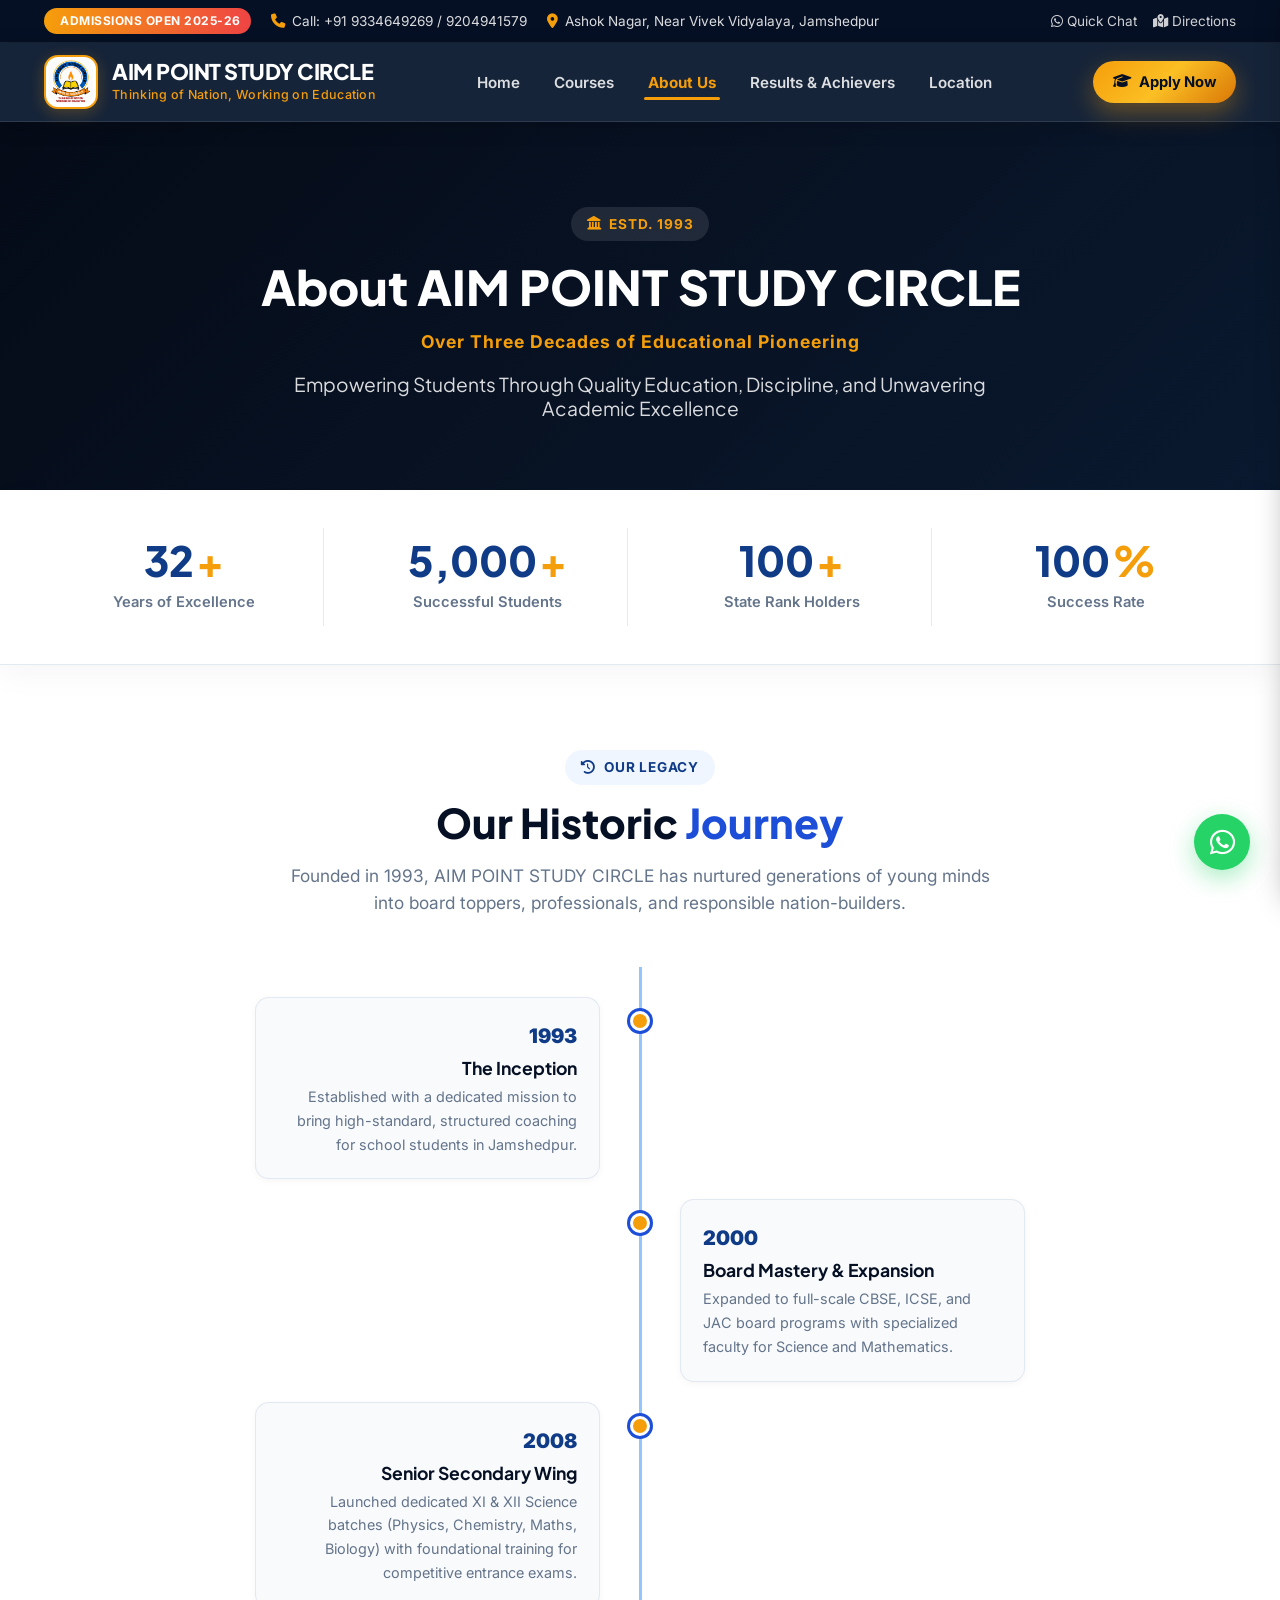
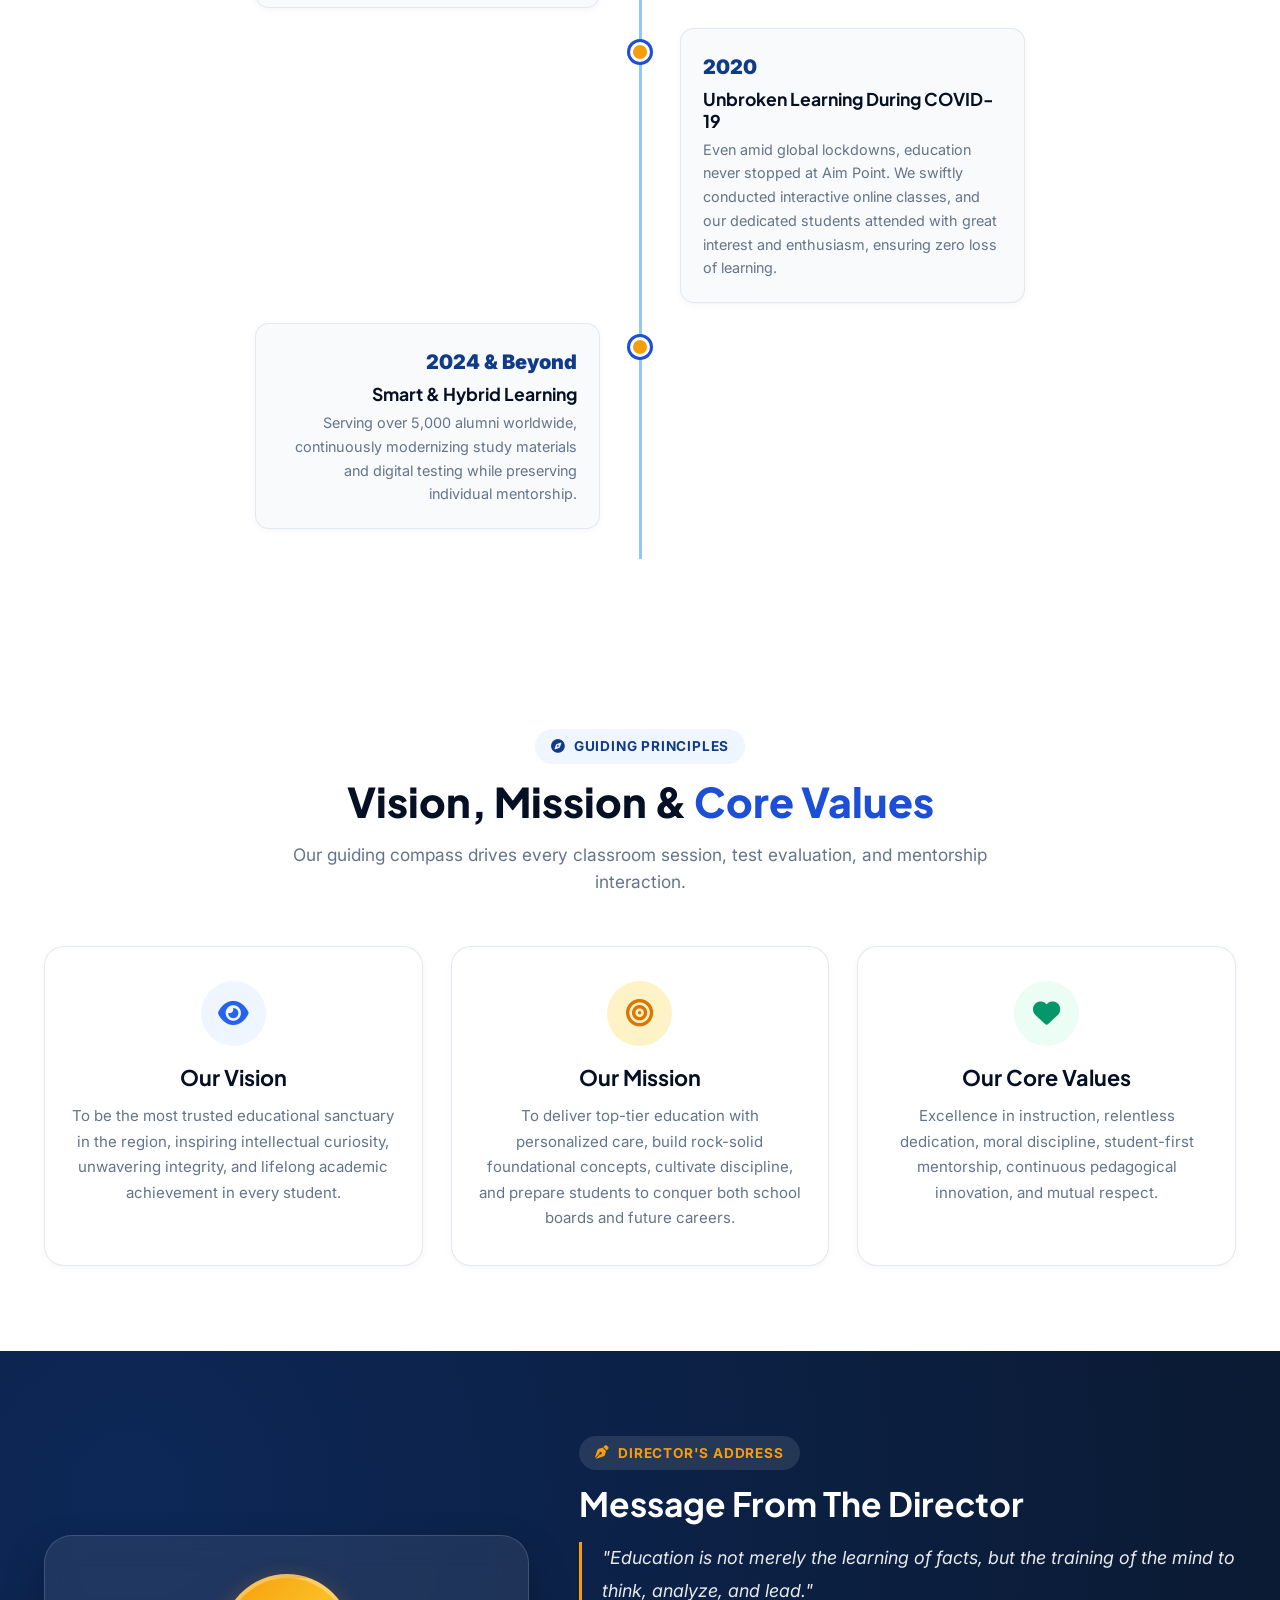
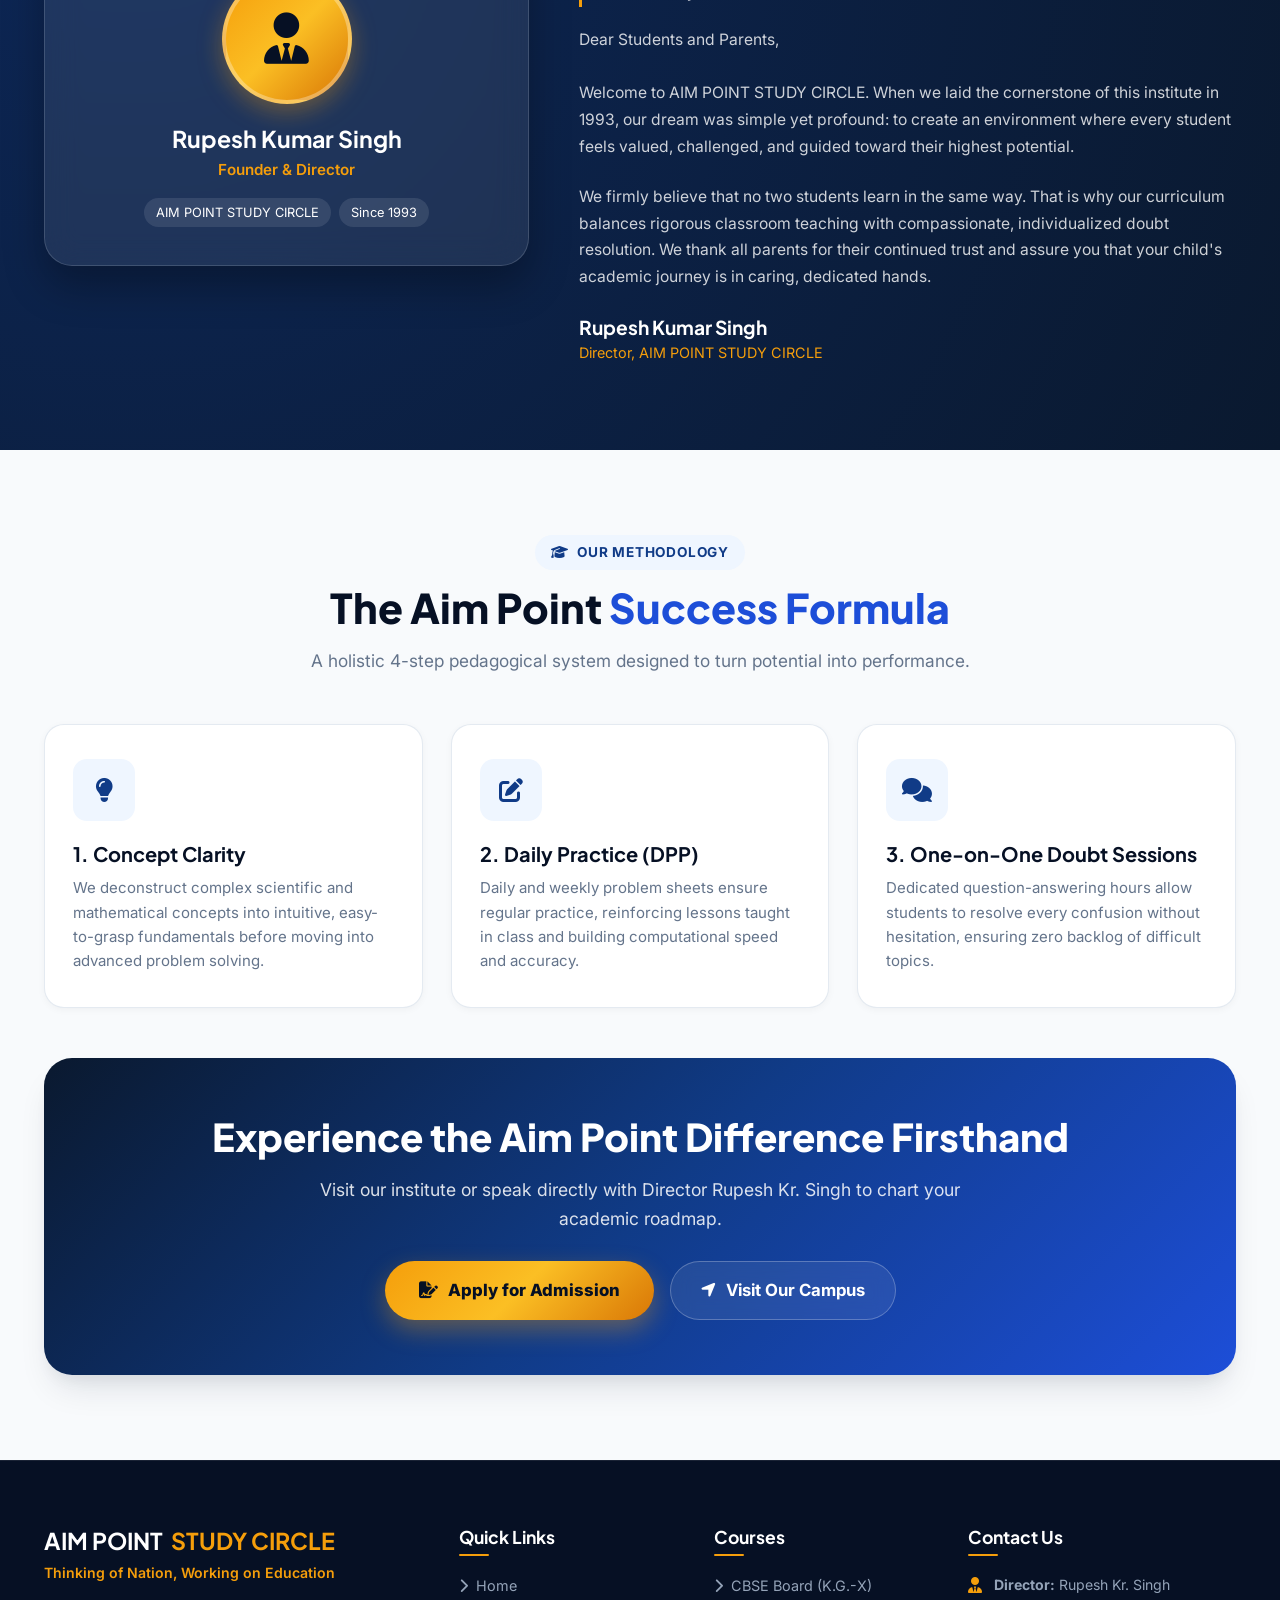
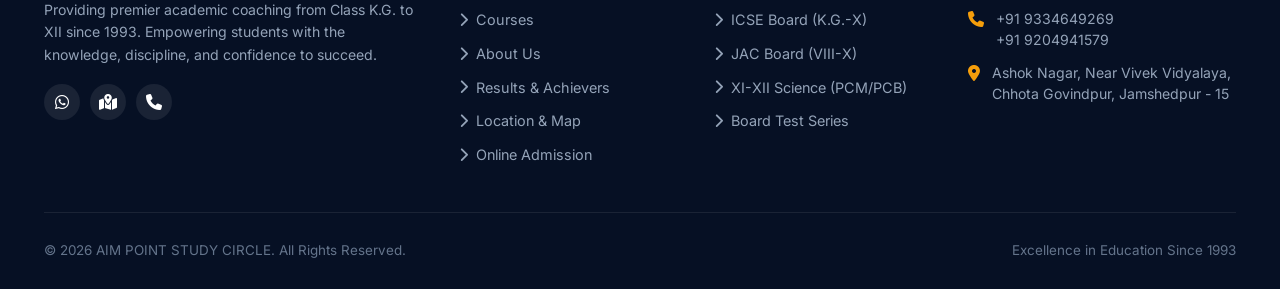
==== commit b132739d: "Update journey timeline: 2008 senior wing, 2020 COVID online classes, 2024 modern learning" ====
--- a/about.html
+++ b/about.html
@@ -199,7 +199,7 @@
                 <div class="timeline-item left">
                     <div class="timeline-dot"></div>
                     <div class="timeline-content">
-                        <div class="timeline-year">2012</div>
+                        <div class="timeline-year">2008</div>
                         <h3>Senior Secondary Wing</h3>
                         <p>Launched dedicated XI & XII Science batches (Physics, Chemistry, Maths, Biology) with foundational training for competitive entrance exams.</p>
                     </div>
@@ -208,7 +208,16 @@
                 <div class="timeline-item right">
                     <div class="timeline-dot"></div>
                     <div class="timeline-content">
-                        <div class="timeline-year">2026 & Beyond</div>
+                        <div class="timeline-year">2020</div>
+                        <h3>Unbroken Learning During COVID-19</h3>
+                        <p>Even amid global lockdowns, education never stopped at Aim Point. We swiftly conducted interactive online classes, and our dedicated students attended with great interest and enthusiasm, ensuring zero loss of learning.</p>
+                    </div>
+                </div>
+
+                <div class="timeline-item left">
+                    <div class="timeline-dot"></div>
+                    <div class="timeline-content">
+                        <div class="timeline-year">2024 & Beyond</div>
                         <h3>Smart & Hybrid Learning</h3>
                         <p>Serving over 5,000 alumni worldwide, continuously modernizing study materials and digital testing while preserving individual mentorship.</p>
                     </div>
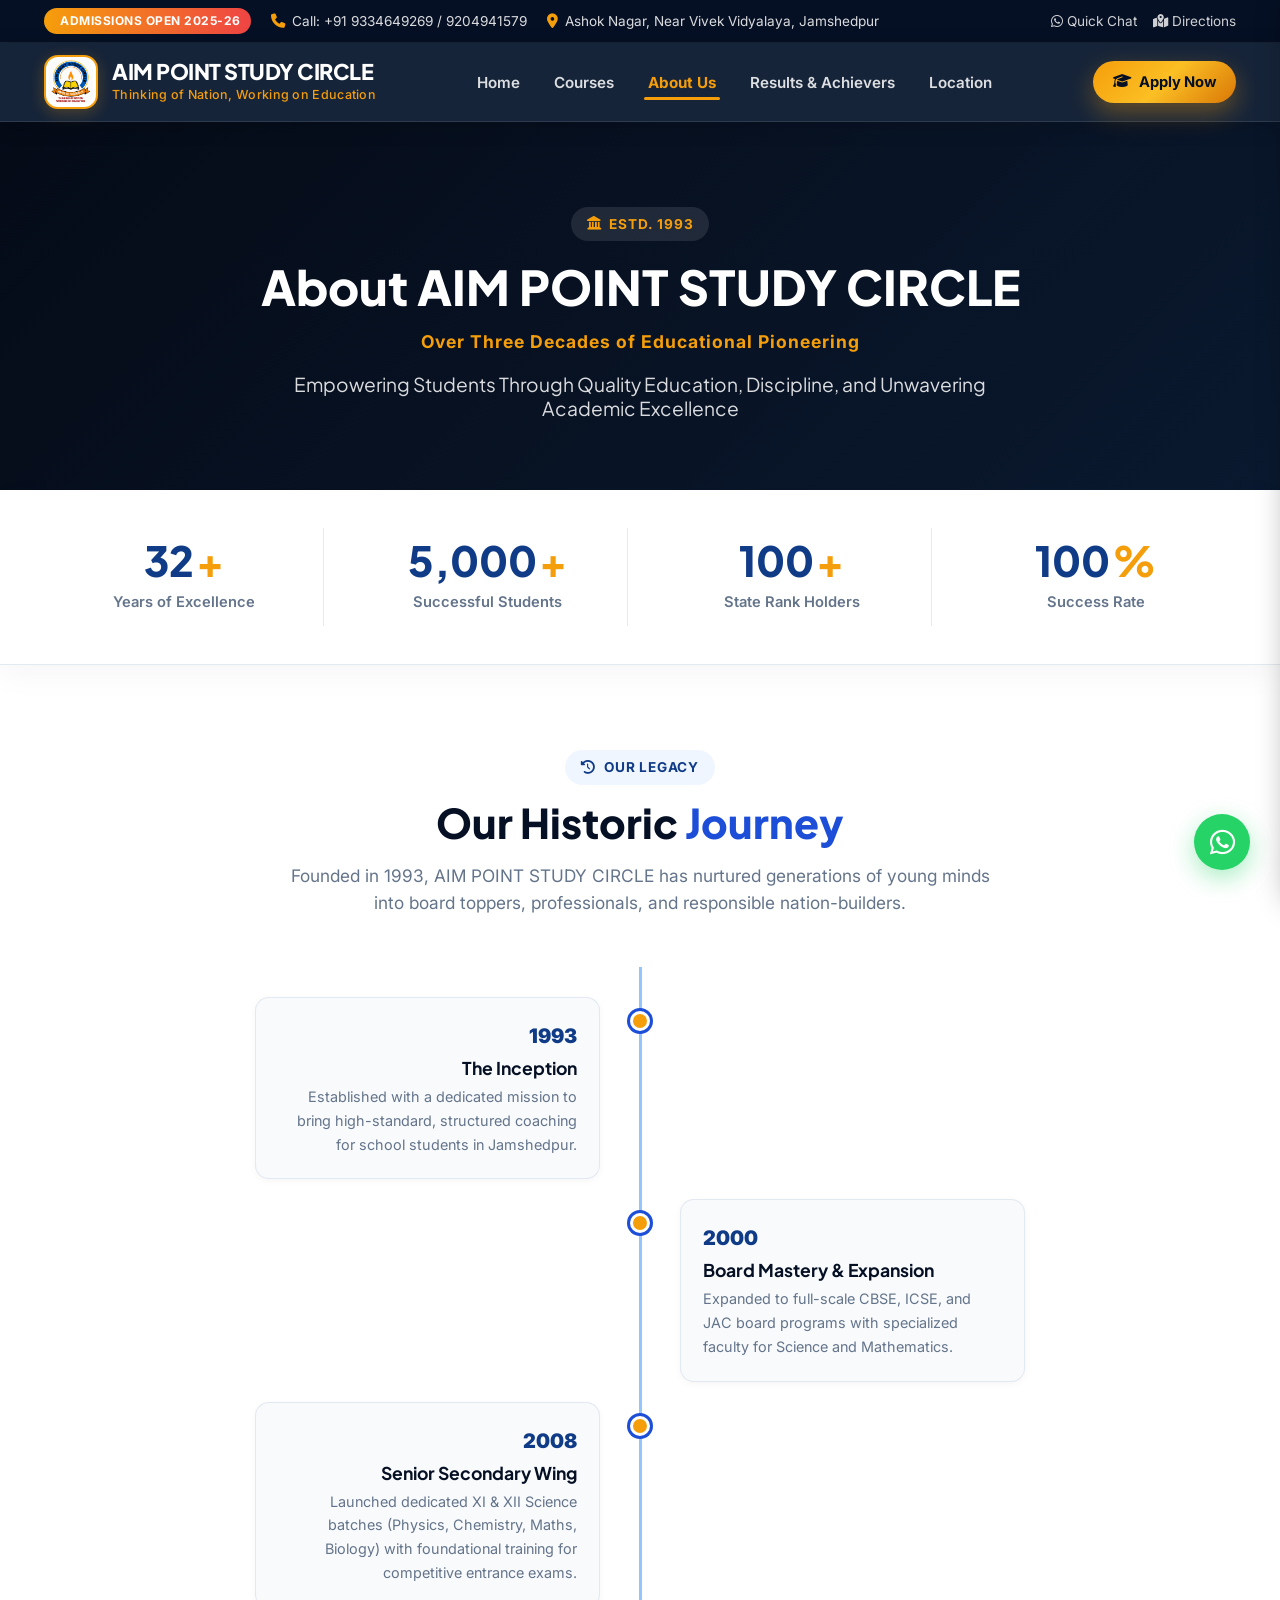
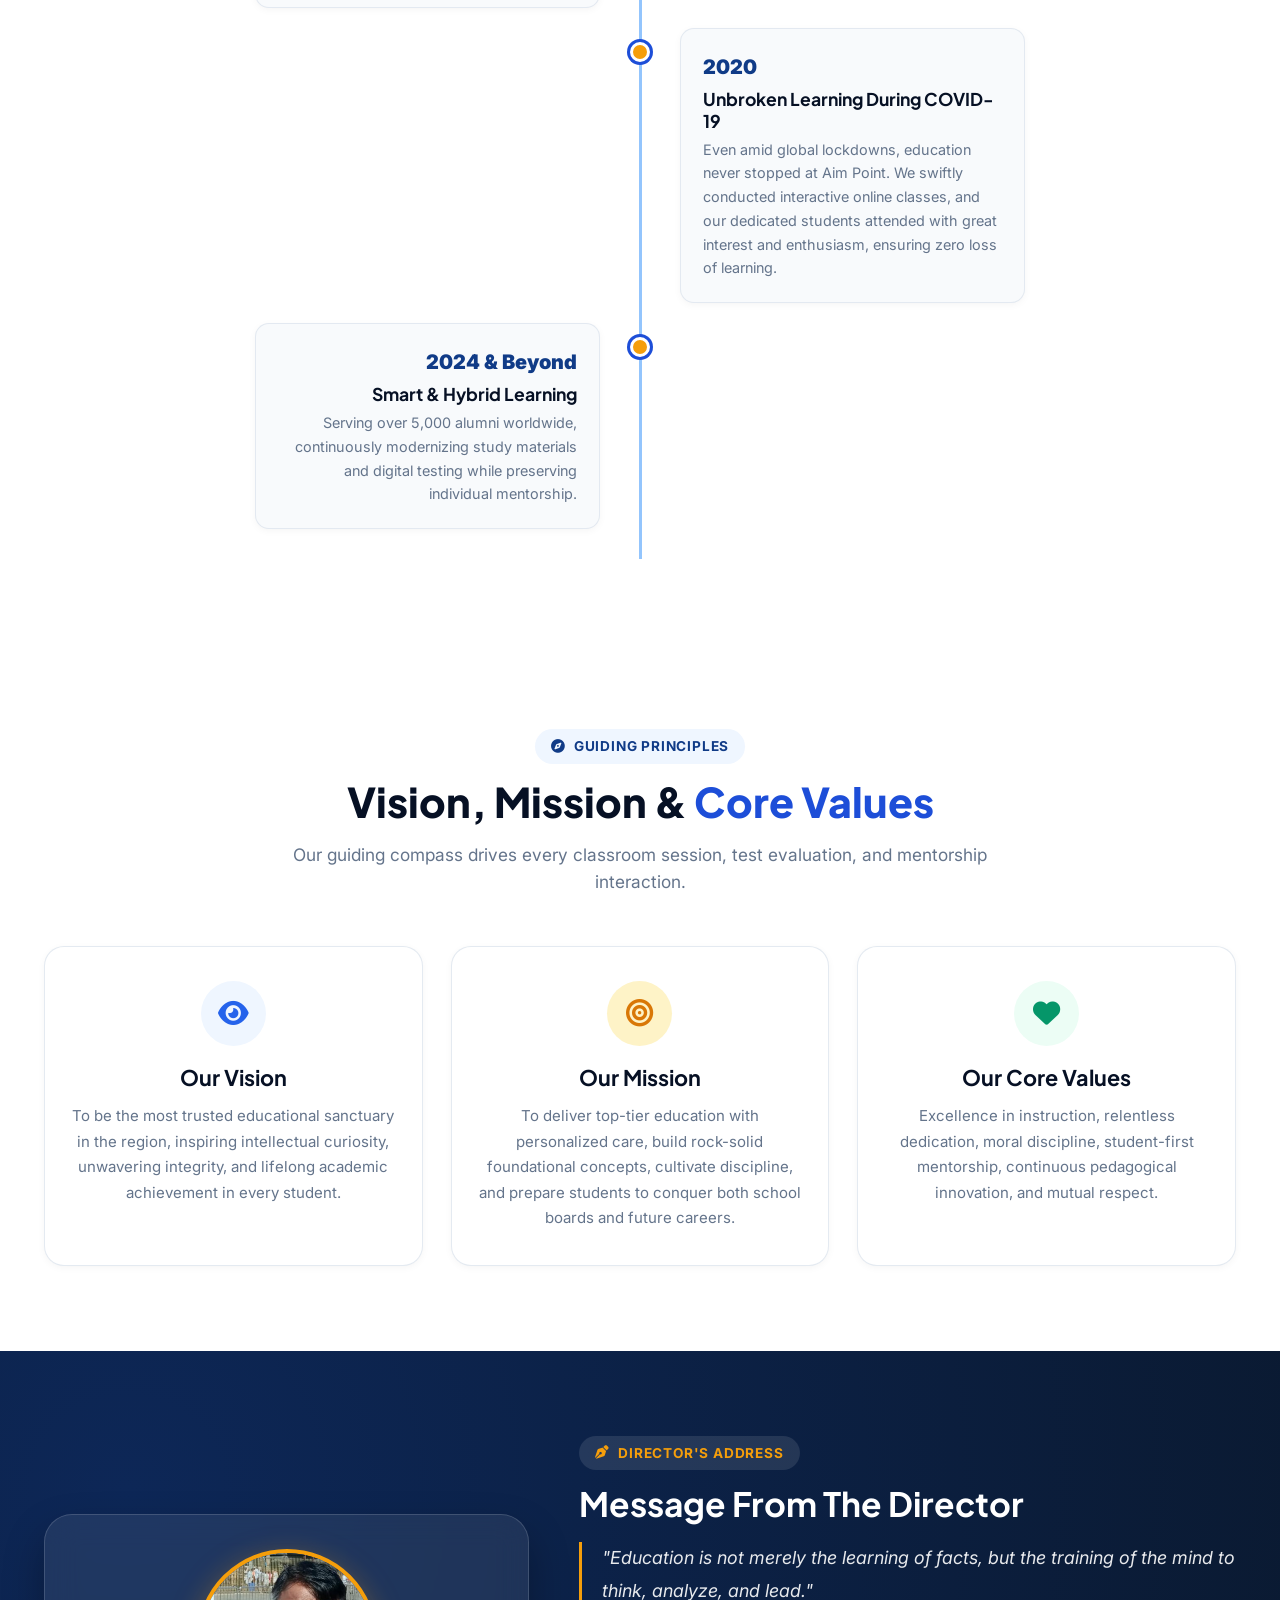
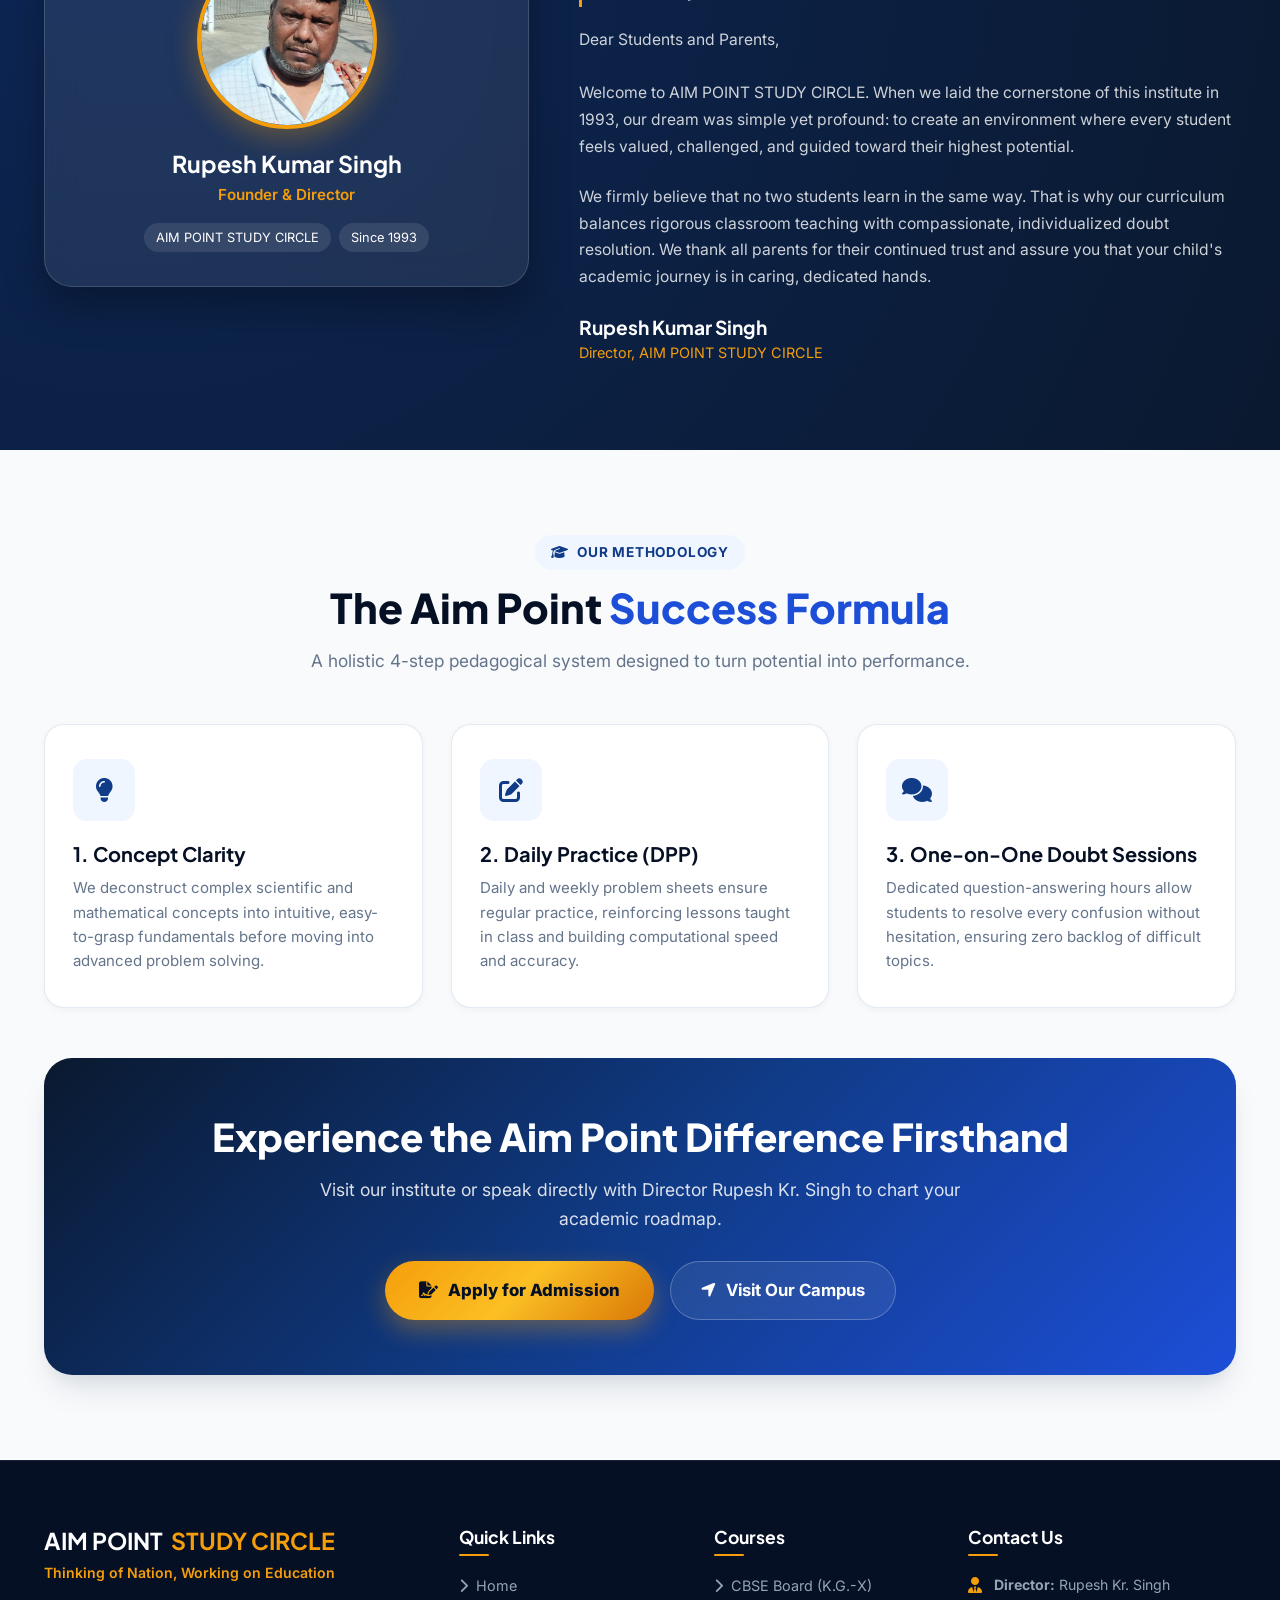
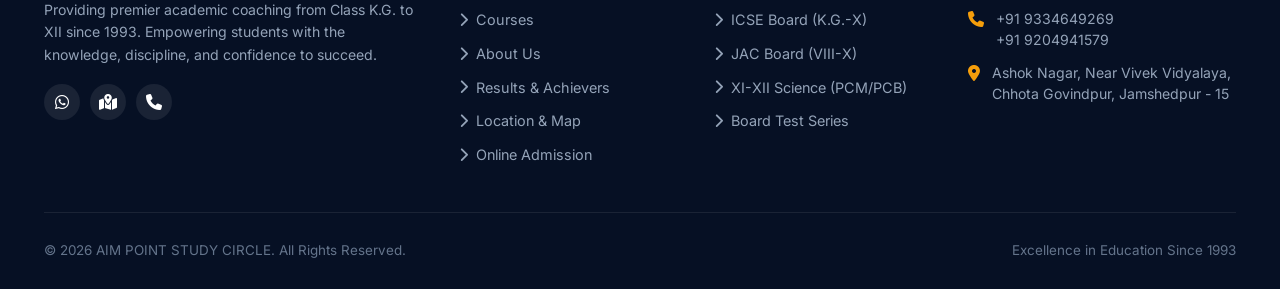
==== commit 619481bc: "✨ Fix program filters, reorganize card headers, add batch names (Ankur, Jigyasaa, Dhruva, Tejas, Aar" ====
--- a/about.html
+++ b/about.html
@@ -280,8 +280,8 @@
         <div class="container">
             <div class="director-grid">
                 <div class="director-card-visual">
-                    <div class="director-photo-placeholder">
-                        <i class="fa-solid fa-user-tie"></i>
+                    <div class="director-photo-frame">
+                        <img src="director.png" alt="Director Rupesh Kumar Singh" onerror="this.onerror=null; this.src='assets/director.png';">
                     </div>
                     <h3>Rupesh Kumar Singh</h3>
                     <p>Founder & Director</p>
--- a/style.css
+++ b/style.css
@@ -657,6 +657,16 @@
     font-size: 1.6rem;
     color: var(--primary-900);
     box-shadow: 0 4px 15px rgba(245, 158, 11, 0.3);
+    overflow: hidden;
+    border: 2px solid var(--accent-gold);
+    flex-shrink: 0;
+}
+
+.director-avatar-icon img {
+    width: 100%;
+    height: 100%;
+    object-fit: cover;
+    object-position: center top;
 }
 
 .director-info h3 {
@@ -946,63 +956,96 @@
 .course-card {
     background: #ffffff;
     border-radius: var(--radius-xl);
-    border: 1px solid var(--border-light);
-    padding: 34px 28px;
+    border: 2px solid var(--border-light);
+    padding: 30px 26px;
     box-shadow: var(--shadow-sm);
     display: flex;
     flex-direction: column;
     justify-content: space-between;
     transition: var(--transition-base);
     position: relative;
+    cursor: pointer;
 }
 
 .course-card:hover {
-    transform: translateY(-8px);
-    box-shadow: var(--shadow-lg);
-    border-color: rgba(29, 78, 216, 0.25);
-}
-
-.course-card.featured-course {
-    border: 2px solid var(--primary-500);
-    background: linear-gradient(180deg, #ffffff 0%, #f0f7ff 100%);
-}
-
-.course-badge {
-    position: absolute;
-    top: 20px;
-    right: 20px;
-    background: var(--primary-100);
-    color: var(--primary-600);
-    font-size: 0.75rem;
+    transform: translateY(-10px);
+    box-shadow: 0 20px 40px rgba(245, 158, 11, 0.25), 0 10px 20px rgba(10, 25, 47, 0.08);
+    border-color: var(--accent-gold);
+    background: linear-gradient(180deg, #ffffff 0%, #fffdf8 100%);
+}
+
+.course-header {
+    margin-bottom: 20px;
+}
+
+.course-board-name {
+    font-size: 1.38rem;
+    font-weight: 800;
+    color: var(--primary-900);
+    margin-bottom: 4px;
+    line-height: 1.25;
+}
+
+.course-classes {
+    display: block;
+    color: var(--text-muted);
+    font-weight: 600;
+    font-size: 0.92rem;
+    margin-bottom: 12px;
+}
+
+.course-badges-row {
+    display: flex;
+    align-items: center;
+    justify-content: space-between;
+    flex-wrap: wrap;
+    gap: 8px;
+    margin-top: 10px;
+    padding-bottom: 4px;
+}
+
+.batch-tag {
+    display: inline-flex;
+    align-items: center;
+    background: rgba(245, 158, 11, 0.12);
+    color: #b45309;
+    font-size: 0.76rem;
     font-weight: 800;
     padding: 4px 12px;
     border-radius: var(--radius-full);
+    border: 1px solid rgba(245, 158, 11, 0.35);
+    letter-spacing: 0.5px;
+    text-transform: uppercase;
+    white-space: nowrap;
+    transition: var(--transition-base);
+}
+
+.course-badge {
+    position: static;
+    display: inline-flex;
+    align-items: center;
+    background: var(--primary-100);
+    color: var(--primary-700);
+    font-size: 0.72rem;
+    font-weight: 800;
+    padding: 4px 10px;
+    border-radius: var(--radius-full);
     text-transform: uppercase;
     letter-spacing: 0.5px;
-}
-
-.featured-course .course-badge {
+    white-space: nowrap;
+    transition: var(--transition-base);
+}
+
+.course-card:hover .batch-tag {
+    background: rgba(245, 158, 11, 0.22);
+    border-color: var(--accent-gold);
+    color: var(--primary-900);
+}
+
+.course-card:hover .course-badge {
     background: var(--grad-gold);
     color: var(--primary-900);
-}
-
-.course-header {
-    margin-bottom: 18px;
-}
-
-.course-board-name {
-    font-size: 1.4rem;
-    font-weight: 800;
-    color: var(--primary-900);
-    margin-bottom: 6px;
-}
-
-.course-classes {
-    display: inline-block;
-    color: var(--accent-gold-hover);
-    font-weight: 700;
-    font-size: 0.98rem;
-    margin-bottom: 12px;
+    box-shadow: 0 2px 8px rgba(245, 158, 11, 0.3);
 }
 
 .course-features-list {
@@ -1037,34 +1080,25 @@
 
 .course-btn-action {
     width: 100%;
-    background: var(--primary-600);
+    background: var(--primary-700);
     color: #ffffff;
     font-weight: 700;
     font-size: 0.95rem;
-    padding: 12px;
+    padding: 13px;
     border-radius: var(--radius-md);
     text-align: center;
     display: inline-flex;
     align-items: center;
     justify-content: center;
     gap: 8px;
-    transition: var(--transition-fast);
-}
-
-.course-btn-action:hover {
-    background: var(--primary-700);
-    box-shadow: var(--shadow-glow-blue);
-}
-
-.featured-course .course-btn-action {
+    transition: var(--transition-base);
+}
+
+.course-card:hover .course-btn-action {
     background: var(--grad-gold);
     color: var(--primary-900);
     font-weight: 800;
-}
-
-.featured-course .course-btn-action:hover {
-    background: var(--accent-gold-hover);
-    color: #ffffff;
+    box-shadow: var(--shadow-glow-gold);
 }
 
 /* ================= DIRECTOR SPOTLIGHT SECTION ================= */
@@ -1087,24 +1121,29 @@
     backdrop-filter: blur(16px);
     border: 1px solid rgba(255, 255, 255, 0.15);
     border-radius: var(--radius-xl);
-    padding: 38px 28px;
+    padding: 34px 24px;
     text-align: center;
     box-shadow: 0 20px 40px rgba(0, 0, 0, 0.3);
 }
 
-.director-photo-placeholder {
-    width: 130px;
-    height: 130px;
+.director-photo-frame {
+    width: 180px;
+    height: 180px;
     border-radius: 50%;
-    background: var(--grad-gold);
     margin: 0 auto 20px auto;
-    display: flex;
-    align-items: center;
-    justify-content: center;
-    font-size: 3.2rem;
-    color: var(--primary-900);
-    box-shadow: 0 8px 25px rgba(245, 158, 11, 0.35);
-    border: 4px solid rgba(255, 255, 255, 0.3);
+    overflow: hidden;
+    border: 4px solid var(--accent-gold);
+    box-shadow: 0 8px 30px rgba(245, 158, 11, 0.35);
+    background: #103b87;
+    position: relative;
+}
+
+.director-photo-frame img {
+    width: 100%;
+    height: 100%;
+    object-fit: cover;
+    object-position: center top;
+    display: block;
 }
 
 .director-card-visual h3 {
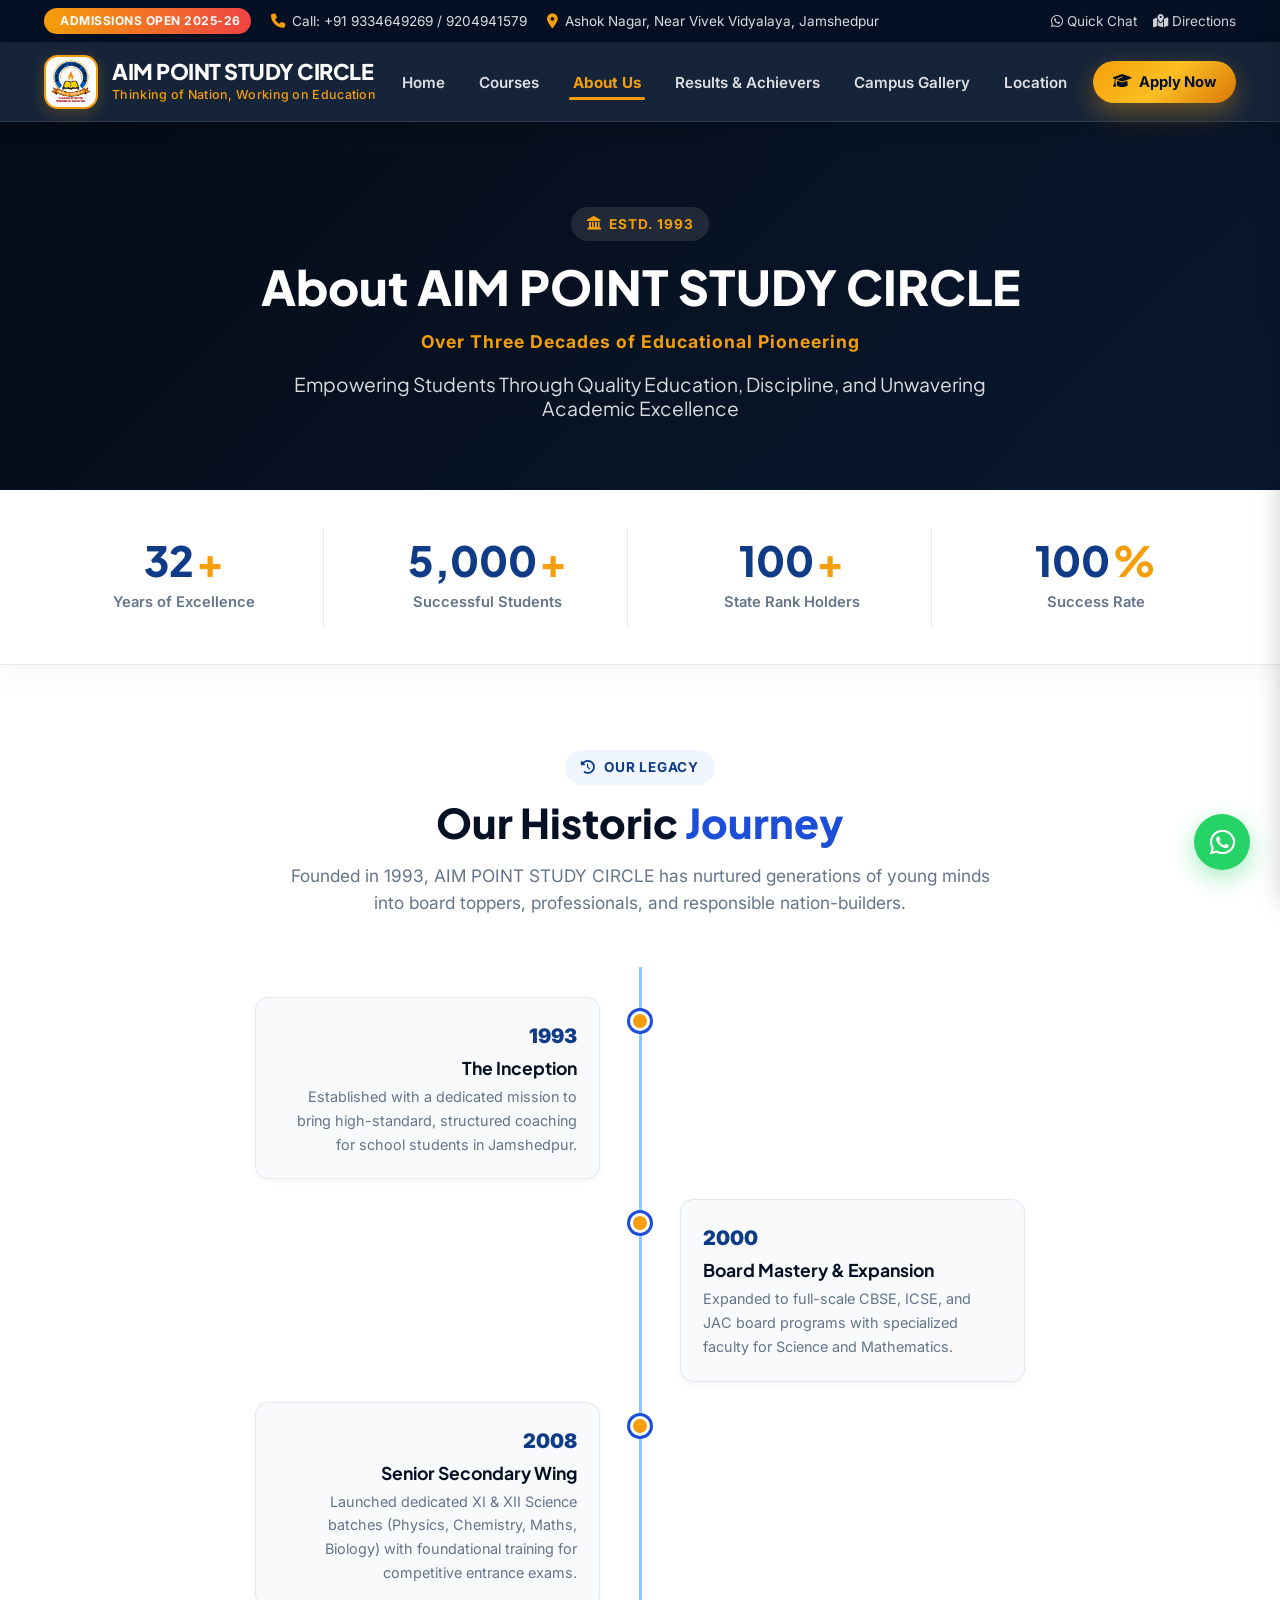
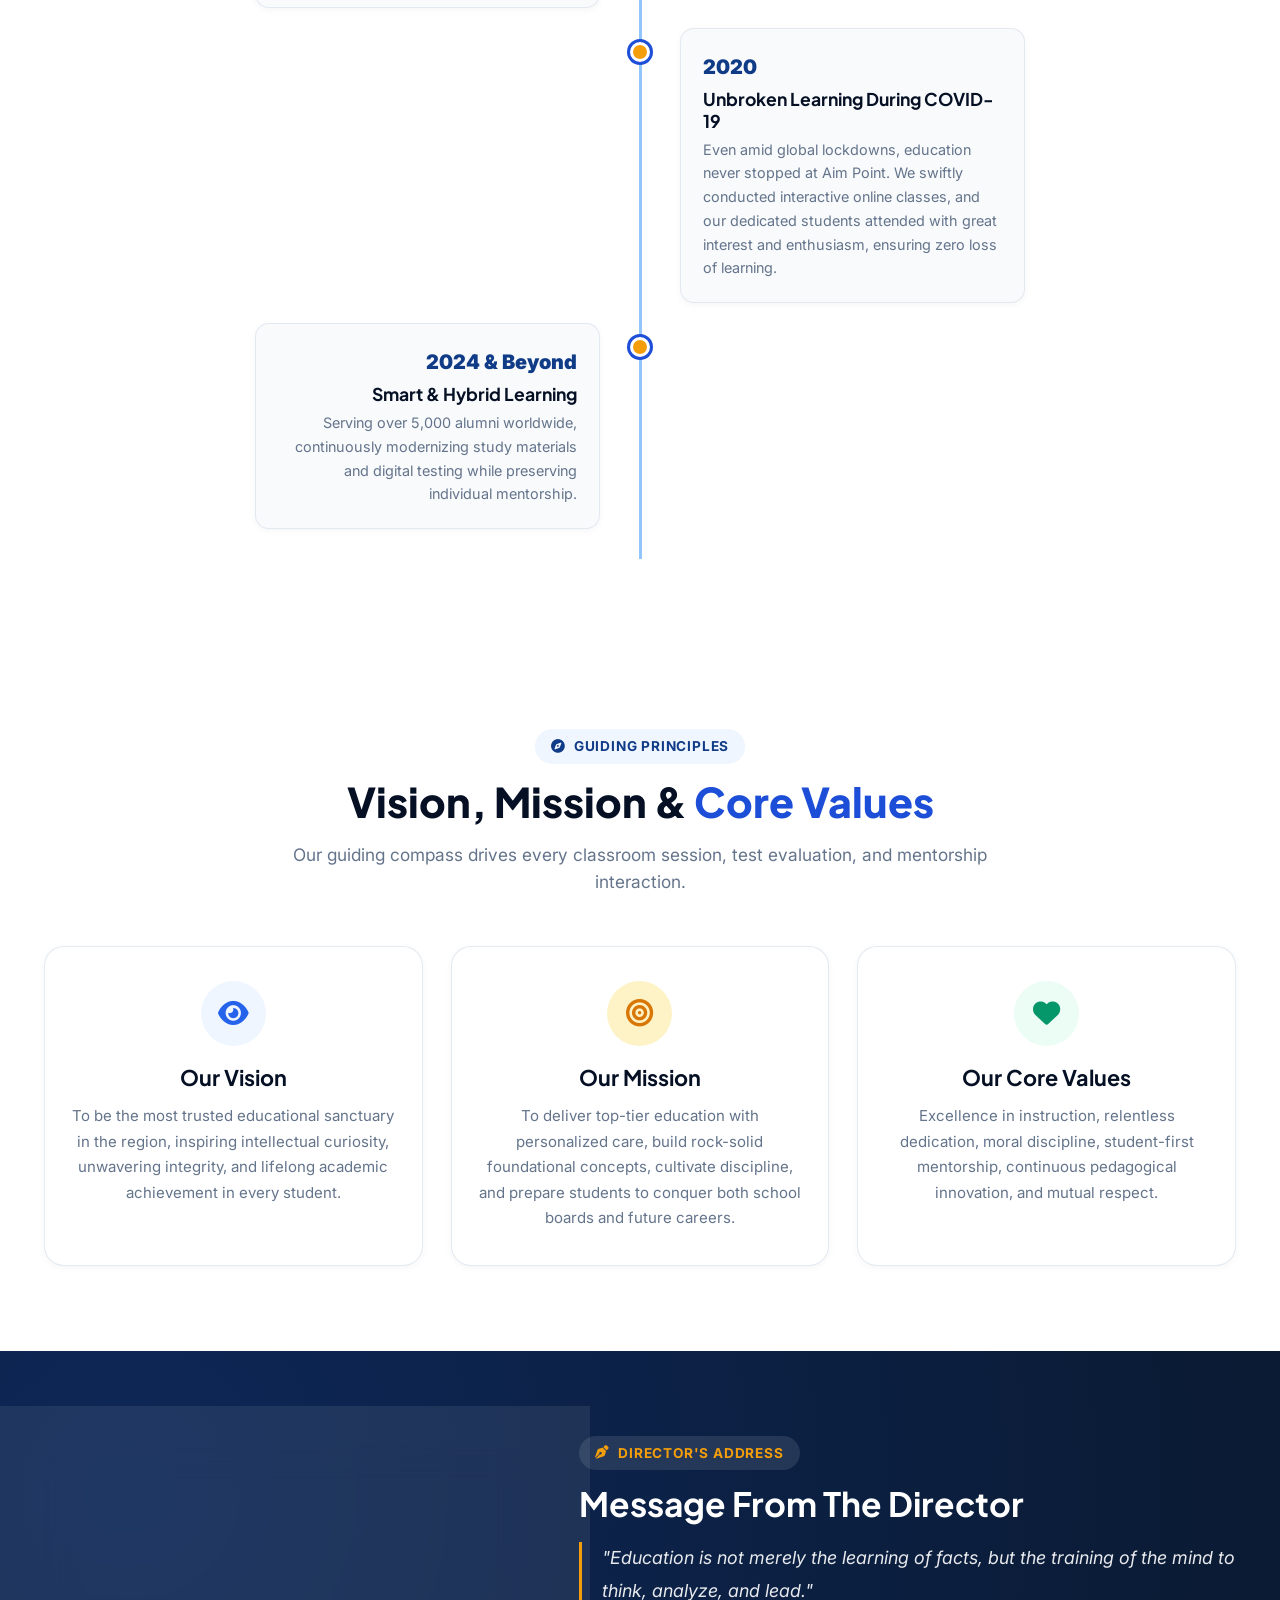
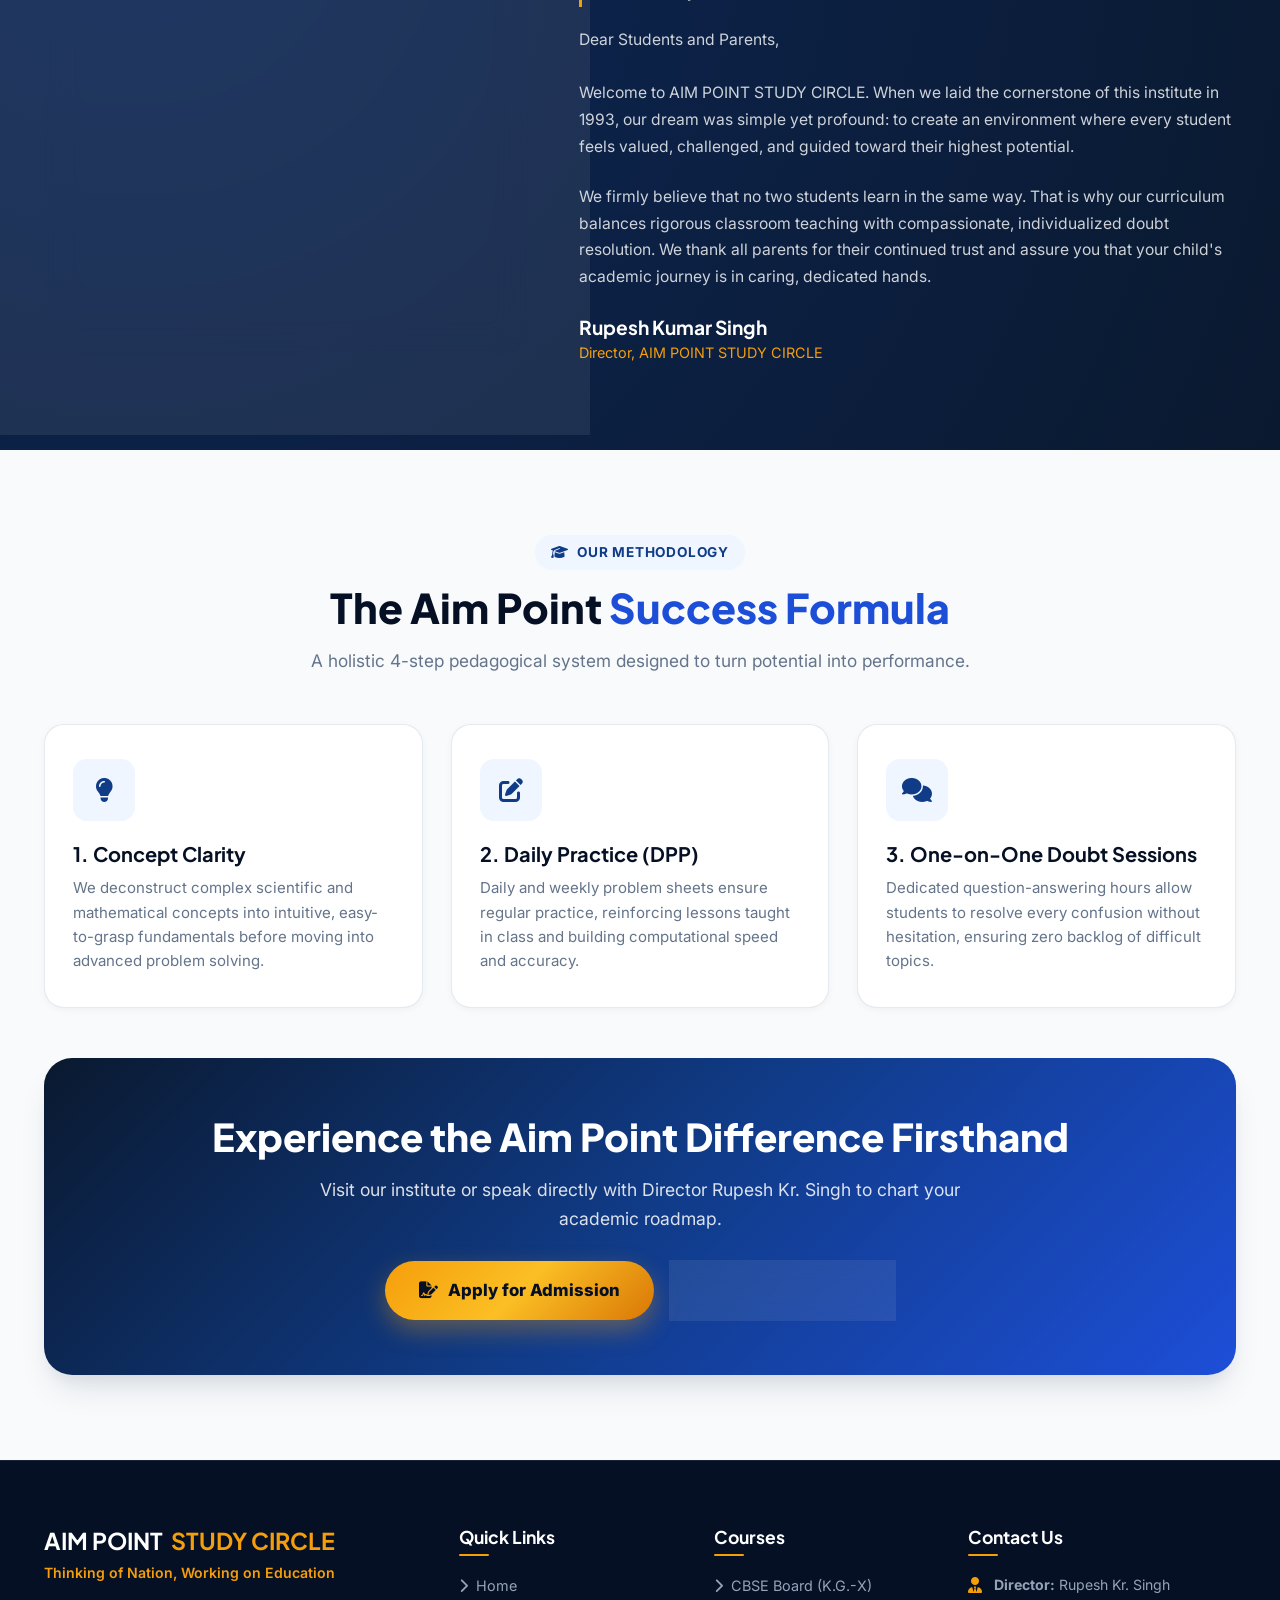
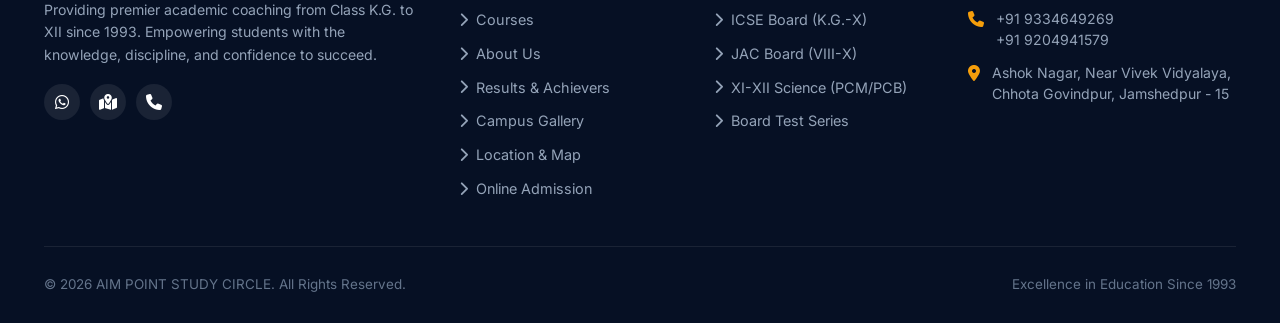
==== commit d5f31f46: "✨ Add Live Notice Board, Announcement Ticker, and Interactive Campus Gallery with Lightbox" ====
--- a/about.html
+++ b/about.html
@@ -69,6 +69,7 @@
                     <li><a href="courses.html">Courses</a></li>
                     <li class="active"><a href="about.html">About Us</a></li>
                     <li><a href="results.html">Results & Achievers</a></li>
+                    <li><a href="gallery.html">Campus Gallery</a></li>
                     <li><a href="location.html">Location</a></li>
                 </ul>
 
@@ -102,6 +103,7 @@
                 <li><a href="courses.html"><i class="fa-solid fa-book-open"></i> Courses</a></li>
                 <li class="active"><a href="about.html"><i class="fa-solid fa-school"></i> About Us</a></li>
                 <li><a href="results.html"><i class="fa-solid fa-trophy"></i> Results</a></li>
+                <li><a href="gallery.html"><i class="fa-solid fa-images"></i> Campus Gallery</a></li>
                 <li><a href="location.html"><i class="fa-solid fa-map-pin"></i> Location</a></li>
             </ul>
         </div>
@@ -396,6 +398,7 @@
                         <li><a href="courses.html"><i class="fa-solid fa-chevron-right"></i> Courses</a></li>
                         <li><a href="about.html"><i class="fa-solid fa-chevron-right"></i> About Us</a></li>
                         <li><a href="results.html"><i class="fa-solid fa-chevron-right"></i> Results & Achievers</a></li>
+                        <li><a href="gallery.html"><i class="fa-solid fa-chevron-right"></i> Campus Gallery</a></li>
                         <li><a href="location.html"><i class="fa-solid fa-chevron-right"></i> Location & Map</a></li>
                         <li><a href="admission.html"><i class="fa-solid fa-chevron-right"></i> Online Admission</a></li>
                     </ul>
--- a/style.css
+++ b/style.css
@@ -1127,14 +1127,16 @@
 }
 
 .director-photo-frame {
-    width: 180px;
-    height: 180px;
-    border-radius: 50%;
+    width: 100%;
+    max-width: 420px;
+    height: auto;
+    aspect-ratio: 4 / 3;
+    border-radius: var(--radius-lg);
     margin: 0 auto 20px auto;
     overflow: hidden;
-    border: 4px solid var(--accent-gold);
-    box-shadow: 0 8px 30px rgba(245, 158, 11, 0.35);
-    background: #103b87;
+    border: 3px solid var(--accent-gold);
+    box-shadow: 0 12px 35px rgba(0, 0, 0, 0.45);
+    background: #0a192f;
     position: relative;
 }
 
@@ -1142,8 +1144,13 @@
     width: 100%;
     height: 100%;
     object-fit: cover;
-    object-position: center top;
+    object-position: center center;
     display: block;
+    transition: transform 0.4s ease;
+}
+
+.director-photo-frame:hover img {
+    transform: scale(1.03);
 }
 
 .director-card-visual h3 {
@@ -2301,4 +2308,429 @@
     .btn-secondary {
         width: 100%;
     }
+}
+
+/* ================= LIVE NOTICE TICKER ================= */
+.notice-ticker-banner {
+    background: linear-gradient(90deg, #0b1f44 0%, #103b87 50%, #0b1f44 100%);
+    color: #ffffff;
+    padding: 10px 0;
+    font-size: 0.88rem;
+    border-bottom: 1px solid rgba(245, 158, 11, 0.3);
+    position: relative;
+    z-index: 10;
+}
+
+.notice-ticker-container {
+    display: flex;
+    align-items: center;
+    gap: 16px;
+    overflow: hidden;
+}
+
+.ticker-label {
+    display: inline-flex;
+    align-items: center;
+    gap: 8px;
+    background: var(--accent-gold);
+    color: var(--primary-900);
+    font-weight: 800;
+    font-size: 0.75rem;
+    padding: 4px 12px;
+    border-radius: var(--radius-full);
+    text-transform: uppercase;
+    letter-spacing: 0.5px;
+    flex-shrink: 0;
+}
+
+.ticker-pulse {
+    width: 8px;
+    height: 8px;
+    background: #ef4444;
+    border-radius: 50%;
+    animation: pulse 1.5s infinite;
+}
+
+.ticker-content {
+    white-space: nowrap;
+    overflow: hidden;
+    text-overflow: ellipsis;
+    color: rgba(255, 255, 255, 0.95);
+    font-weight: 500;
+}
+
+.ticker-content a {
+    color: var(--accent-gold);
+    text-decoration: underline;
+    font-weight: 700;
+    margin-left: 8px;
+}
+
+/* ================= NOTICE BOARD SECTION ================= */
+.notices-section {
+    background: #f8fafc;
+    padding: 90px 0;
+}
+
+.notices-grid {
+    display: grid;
+    grid-template-columns: repeat(3, 1fr);
+    gap: 28px;
+    margin-top: 36px;
+}
+
+.notice-card {
+    background: #ffffff;
+    border-radius: var(--radius-xl);
+    border: 1px solid var(--border-light);
+    padding: 28px;
+    box-shadow: var(--shadow-sm);
+    display: flex;
+    flex-direction: column;
+    justify-content: space-between;
+    transition: var(--transition-base);
+    position: relative;
+}
+
+.notice-card:hover {
+    transform: translateY(-6px);
+    box-shadow: var(--shadow-lg);
+    border-color: var(--primary-500);
+}
+
+.notice-card-top {
+    display: flex;
+    align-items: flex-start;
+    gap: 16px;
+    margin-bottom: 16px;
+}
+
+.notice-date-badge {
+    background: #f1f5f9;
+    border: 1px solid #e2e8f0;
+    border-radius: var(--radius-md);
+    padding: 8px 12px;
+    text-align: center;
+    min-width: 60px;
+    flex-shrink: 0;
+}
+
+.notice-date-day {
+    font-size: 1.4rem;
+    font-weight: 800;
+    color: var(--primary-800);
+    line-height: 1;
+}
+
+.notice-date-month {
+    font-size: 0.72rem;
+    font-weight: 700;
+    color: var(--accent-gold-hover);
+    text-transform: uppercase;
+    letter-spacing: 0.5px;
+    margin-top: 4px;
+}
+
+.notice-meta {
+    flex-grow: 1;
+}
+
+.notice-priority-pill {
+    display: inline-block;
+    font-size: 0.7rem;
+    font-weight: 800;
+    padding: 3px 10px;
+    border-radius: var(--radius-full);
+    text-transform: uppercase;
+    letter-spacing: 0.5px;
+    margin-bottom: 6px;
+}
+
+.pill-urgent {
+    background: #fee2e2;
+    color: #b91c1c;
+    border: 1px solid rgba(239, 68, 68, 0.3);
+}
+
+.pill-academic {
+    background: #e0f2fe;
+    color: #0369a1;
+    border: 1px solid rgba(14, 165, 233, 0.3);
+}
+
+.pill-event {
+    background: #fef3c7;
+    color: #b45309;
+    border: 1px solid rgba(245, 158, 11, 0.3);
+}
+
+.pill-new {
+    background: #dcfce7;
+    color: #15803d;
+    border: 1px solid rgba(34, 197, 94, 0.3);
+}
+
+.notice-card h3 {
+    font-size: 1.15rem;
+    font-weight: 700;
+    color: var(--primary-900);
+    line-height: 1.4;
+    margin-bottom: 8px;
+}
+
+.notice-card p {
+    font-size: 0.9rem;
+    color: var(--text-muted);
+    line-height: 1.6;
+    margin-bottom: 20px;
+}
+
+.notice-card-link {
+    display: inline-flex;
+    align-items: center;
+    gap: 6px;
+    color: var(--primary-600);
+    font-weight: 700;
+    font-size: 0.9rem;
+    padding-top: 14px;
+    border-top: 1px solid var(--border-light);
+    transition: var(--transition-fast);
+}
+
+.notice-card-link:hover {
+    color: var(--accent-gold-hover);
+    transform: translateX(4px);
+}
+
+/* ================= CAMPUS GALLERY SECTION ================= */
+.gallery-section {
+    background: #ffffff;
+    padding: 90px 0;
+}
+
+.gallery-grid {
+    display: grid;
+    grid-template-columns: repeat(3, 1fr);
+    gap: 24px;
+    margin-top: 36px;
+}
+
+.gallery-card {
+    border-radius: var(--radius-xl);
+    overflow: hidden;
+    position: relative;
+    aspect-ratio: 4 / 3;
+    box-shadow: var(--shadow-sm);
+    cursor: pointer;
+    background: #0b1f44;
+    border: 1px solid var(--border-light);
+    transition: var(--transition-base);
+}
+
+.gallery-card:hover {
+    transform: translateY(-8px);
+    box-shadow: 0 16px 36px rgba(10, 25, 47, 0.18);
+    border-color: var(--accent-gold);
+}
+
+.gallery-card img {
+    width: 100%;
+    height: 100%;
+    object-fit: cover;
+    display: block;
+    transition: transform 0.6s cubic-bezier(0.16, 1, 0.3, 1);
+}
+
+.gallery-card:hover img {
+    transform: scale(1.08);
+}
+
+.gallery-card-overlay {
+    position: absolute;
+    inset: 0;
+    background: linear-gradient(180deg, rgba(6, 16, 36, 0.1) 0%, rgba(6, 16, 36, 0.85) 100%);
+    display: flex;
+    flex-direction: column;
+    justify-content: space-between;
+    padding: 20px;
+    opacity: 0.92;
+    transition: var(--transition-base);
+}
+
+.gallery-card:hover .gallery-card-overlay {
+    opacity: 1;
+    background: linear-gradient(180deg, rgba(6, 16, 36, 0.2) 0%, rgba(6, 16, 36, 0.95) 100%);
+}
+
+.gallery-top-badge {
+    align-self: flex-start;
+    background: rgba(255, 255, 255, 0.18);
+    backdrop-filter: blur(8px);
+    color: #ffffff;
+    font-size: 0.75rem;
+    font-weight: 700;
+    padding: 4px 12px;
+    border-radius: var(--radius-full);
+    border: 1px solid rgba(255, 255, 255, 0.3);
+}
+
+.gallery-bottom-info {
+    color: #ffffff;
+}
+
+.gallery-bottom-info h4 {
+    font-size: 1.15rem;
+    font-weight: 700;
+    margin-bottom: 4px;
+    color: #ffffff;
+}
+
+.gallery-bottom-info p {
+    font-size: 0.84rem;
+    color: rgba(255, 255, 255, 0.8);
+}
+
+.gallery-zoom-icon {
+    position: absolute;
+    top: 50%;
+    left: 50%;
+    transform: translate(-50%, -50%) scale(0.6);
+    width: 48px;
+    height: 48px;
+    background: var(--grad-gold);
+    color: var(--primary-900);
+    border-radius: 50%;
+    display: flex;
+    align-items: center;
+    justify-content: center;
+    font-size: 1.2rem;
+    opacity: 0;
+    transition: var(--transition-base);
+    box-shadow: 0 4px 15px rgba(245, 158, 11, 0.4);
+}
+
+.gallery-card:hover .gallery-zoom-icon {
+    opacity: 1;
+    transform: translate(-50%, -50%) scale(1);
+}
+
+/* ================= LIGHTBOX MODAL ================= */
+.gallery-lightbox-modal {
+    position: fixed;
+    inset: 0;
+    background: rgba(4, 10, 24, 0.92);
+    backdrop-filter: blur(16px);
+    -webkit-backdrop-filter: blur(16px);
+    z-index: 9999;
+    display: none;
+    align-items: center;
+    justify-content: center;
+    padding: 24px;
+    opacity: 0;
+    transition: opacity 0.3s ease;
+}
+
+.gallery-lightbox-modal.active {
+    display: flex;
+    opacity: 1;
+}
+
+.lightbox-dialog {
+    max-width: 900px;
+    width: 100%;
+    background: #061024;
+    border-radius: var(--radius-xl);
+    border: 1px solid rgba(255, 255, 255, 0.2);
+    overflow: hidden;
+    box-shadow: 0 25px 60px rgba(0, 0, 0, 0.6);
+    position: relative;
+    animation: zoomIn 0.3s cubic-bezier(0.16, 1, 0.3, 1);
+}
+
+.lightbox-img-wrapper {
+    width: 100%;
+    max-height: 70vh;
+    overflow: hidden;
+    background: #000;
+    display: flex;
+    align-items: center;
+    justify-content: center;
+}
+
+.lightbox-img-wrapper img {
+    max-width: 100%;
+    max-height: 70vh;
+    object-fit: contain;
+}
+
+.lightbox-footer {
+    padding: 18px 24px;
+    background: rgba(255, 255, 255, 0.05);
+    display: flex;
+    align-items: center;
+    justify-content: space-between;
+    border-top: 1px solid rgba(255, 255, 255, 0.1);
+    color: #ffffff;
+}
+
+.lightbox-caption-title {
+    font-size: 1.1rem;
+    font-weight: 700;
+    color: var(--accent-gold);
+}
+
+.lightbox-caption-desc {
+    font-size: 0.85rem;
+    color: rgba(255, 255, 255, 0.75);
+    margin-top: 2px;
+}
+
+.lightbox-close-btn {
+    position: absolute;
+    top: 16px;
+    right: 16px;
+    width: 40px;
+    height: 40px;
+    background: rgba(0, 0, 0, 0.6);
+    border: 1px solid rgba(255, 255, 255, 0.3);
+    color: #ffffff;
+    border-radius: 50%;
+    display: flex;
+    align-items: center;
+    justify-content: center;
+    font-size: 1.2rem;
+    cursor: pointer;
+    transition: var(--transition-fast);
+    z-index: 10;
+}
+
+.lightbox-close-btn:hover {
+    background: var(--accent-gold);
+    color: var(--primary-900);
+    transform: scale(1.1);
+}
+
+@keyframes zoomIn {
+    from {
+        opacity: 0;
+        transform: scale(0.92);
+    }
+    to {
+        opacity: 1;
+        transform: scale(1);
+    }
+}
+
+@media (max-width: 1024px) {
+    .notices-grid,
+    .gallery-grid {
+        grid-template-columns: repeat(2, 1fr);
+    }
+}
+
+@media (max-width: 768px) {
+    .notices-grid,
+    .gallery-grid {
+        grid-template-columns: 1fr;
+    }
 }
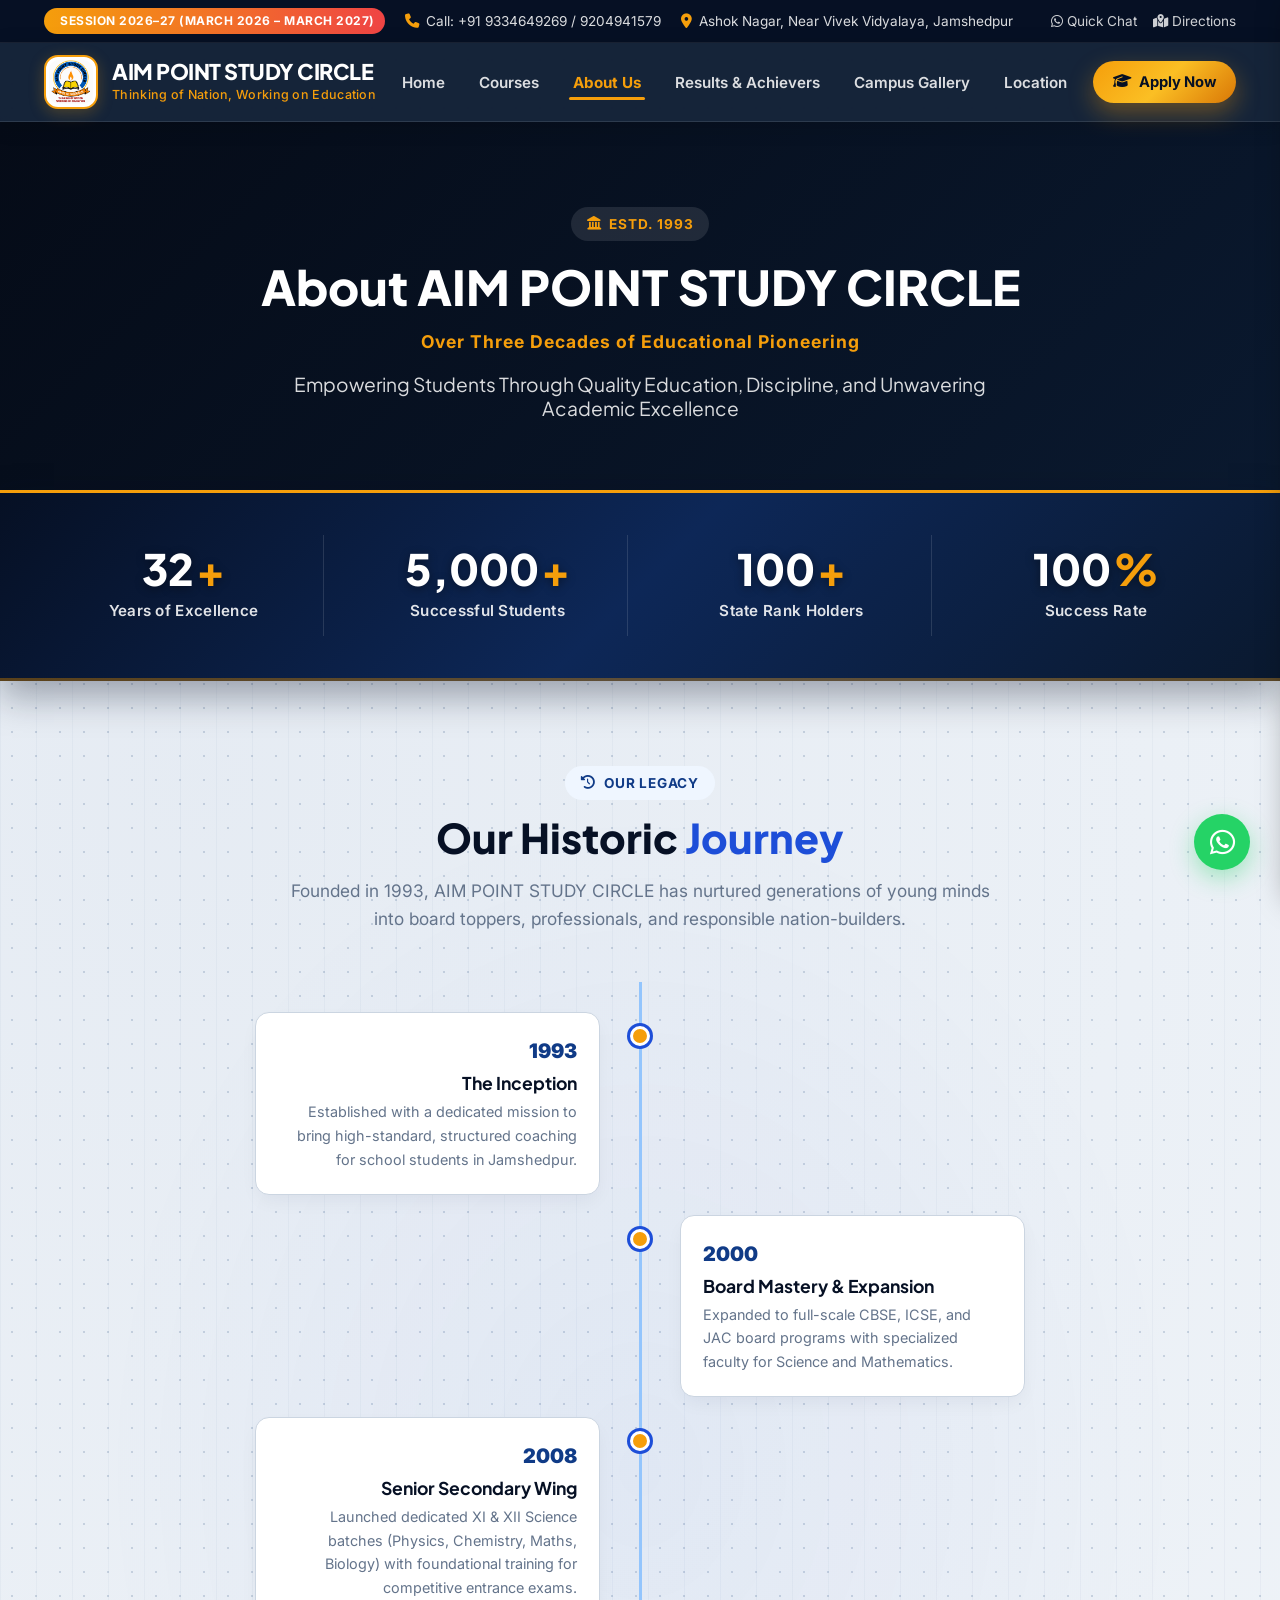
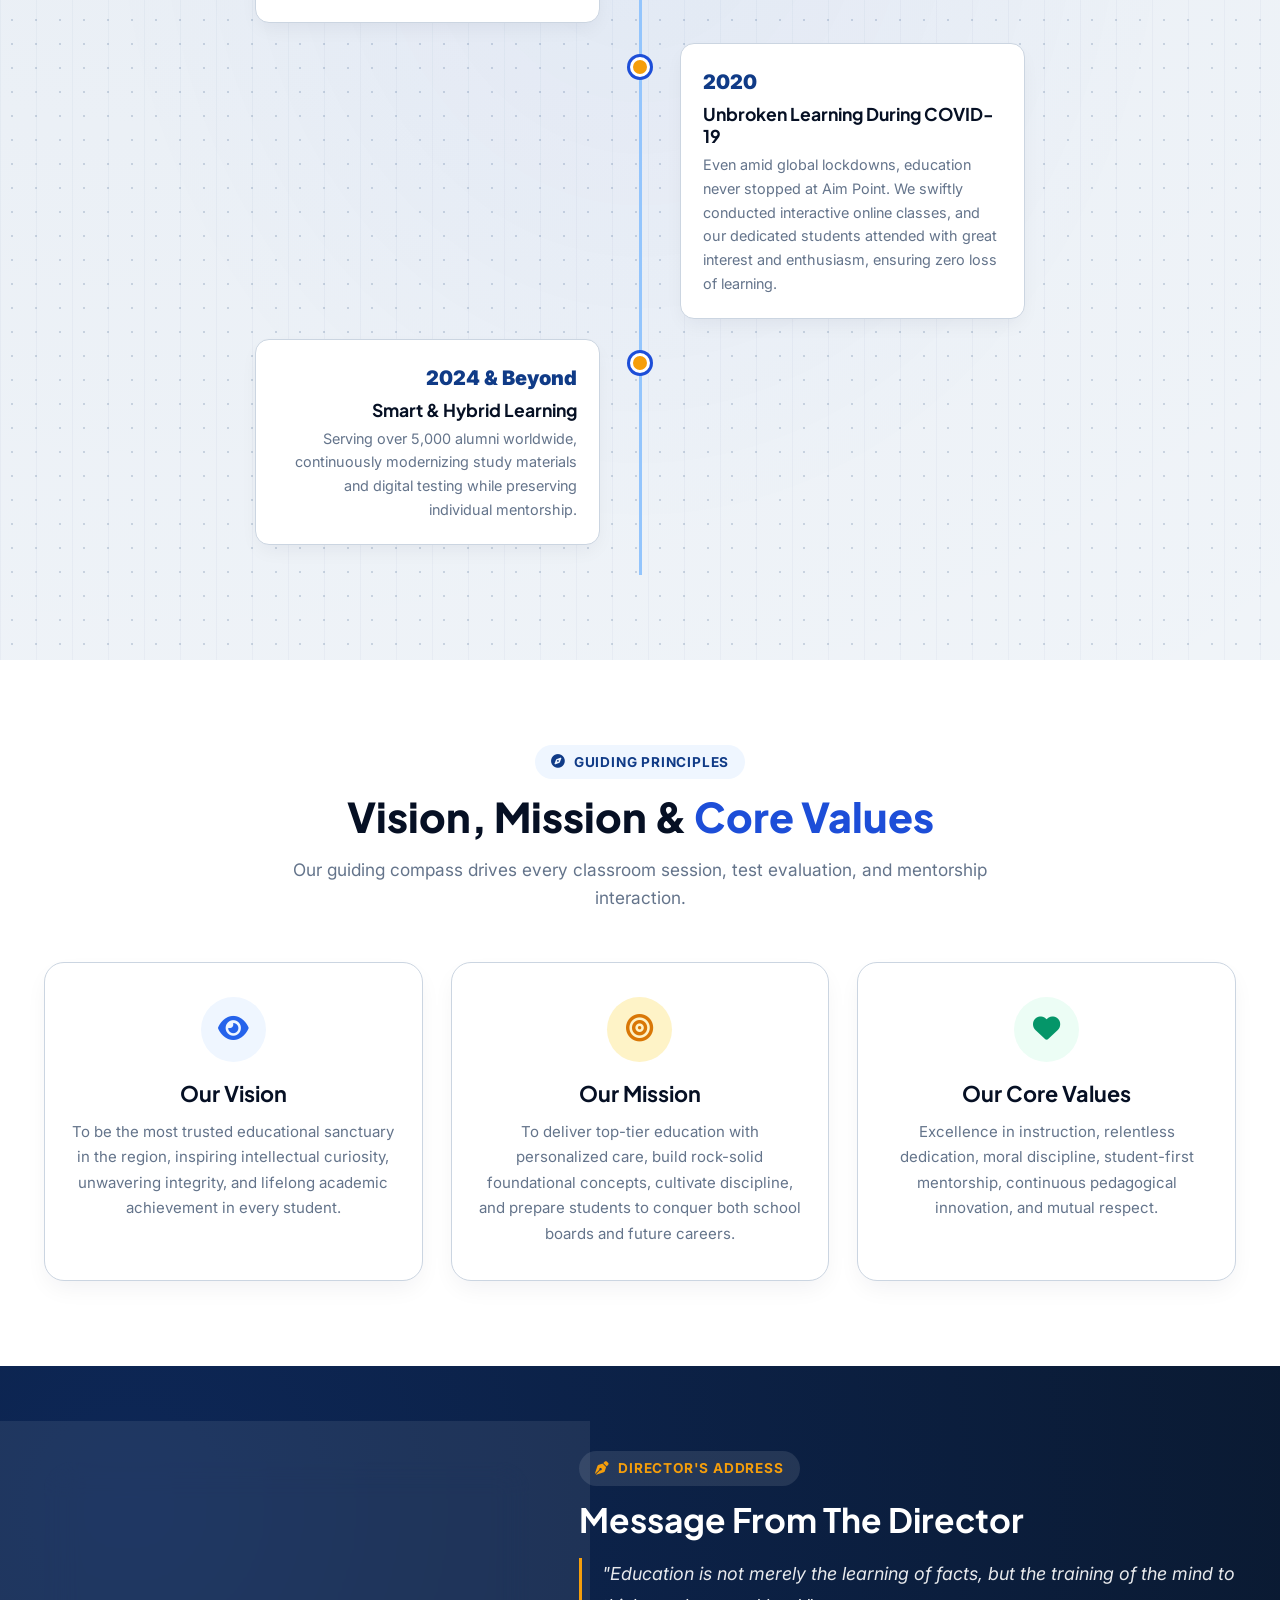
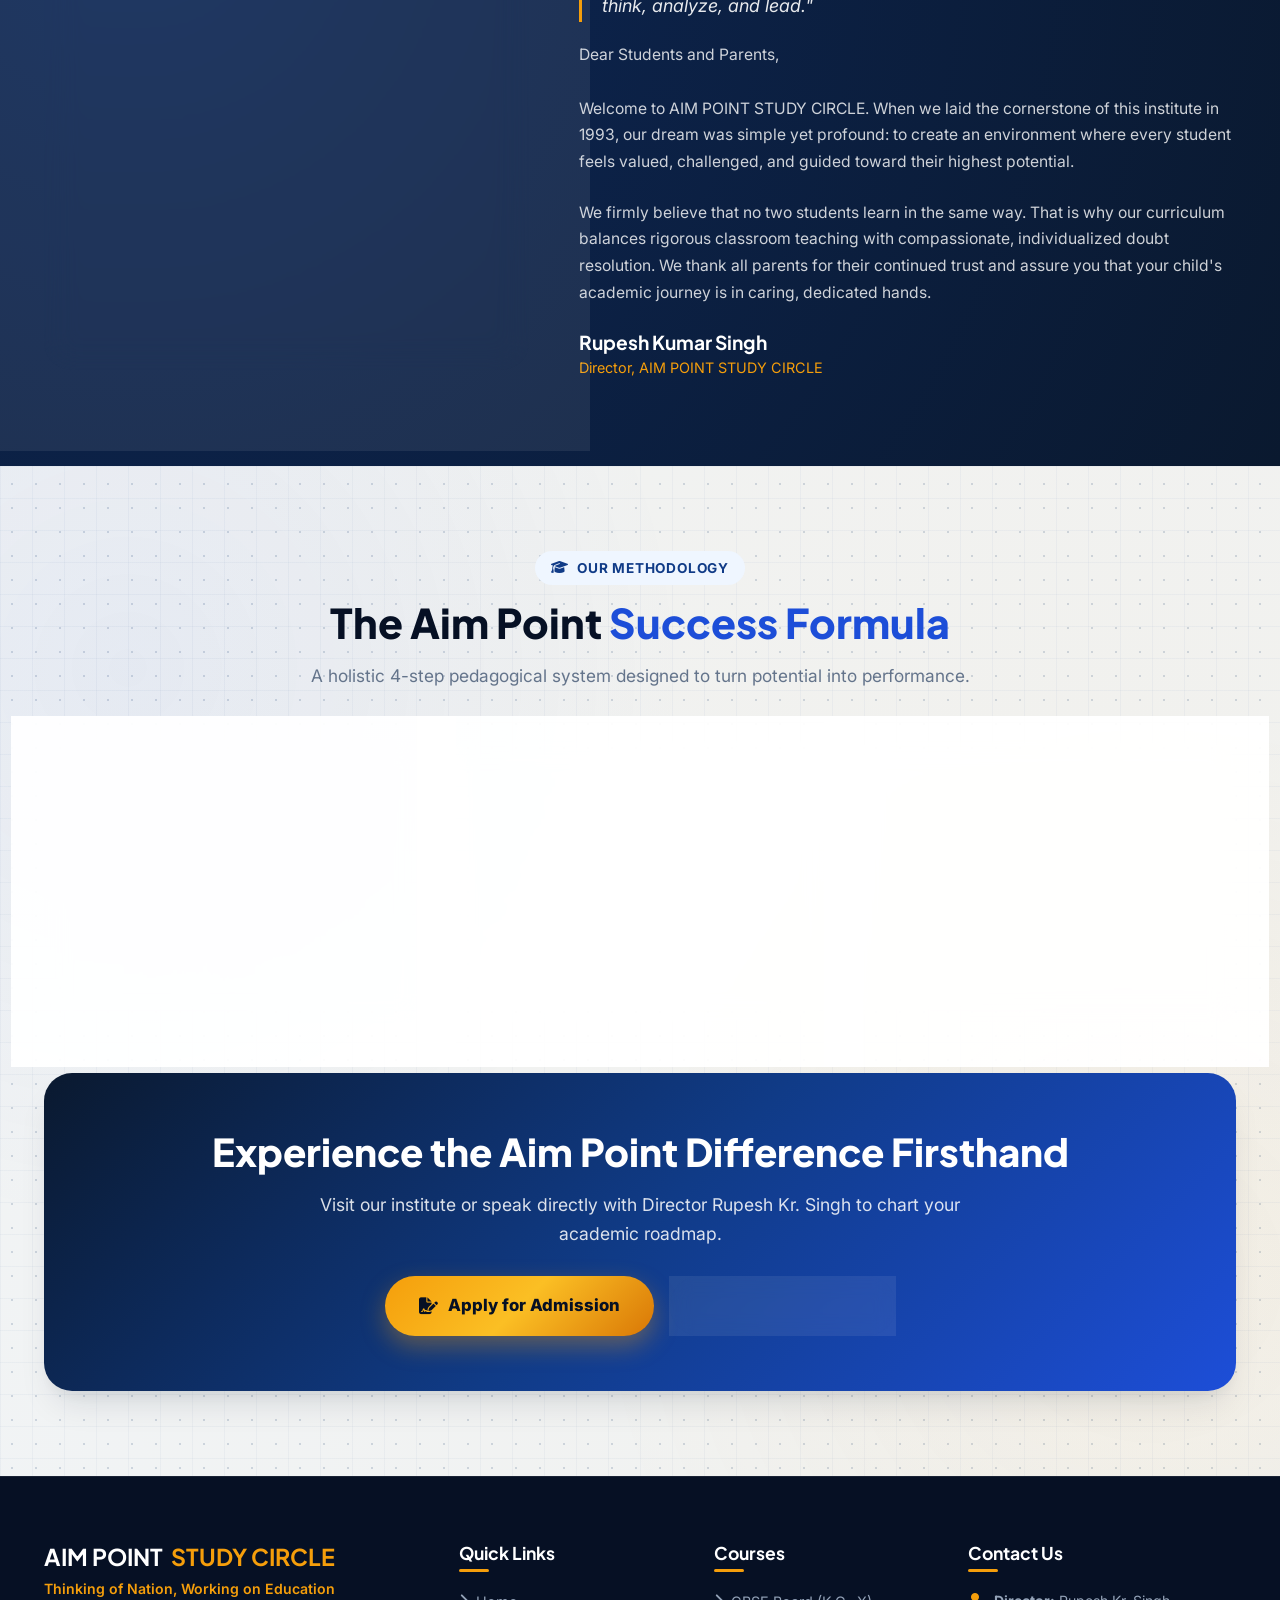
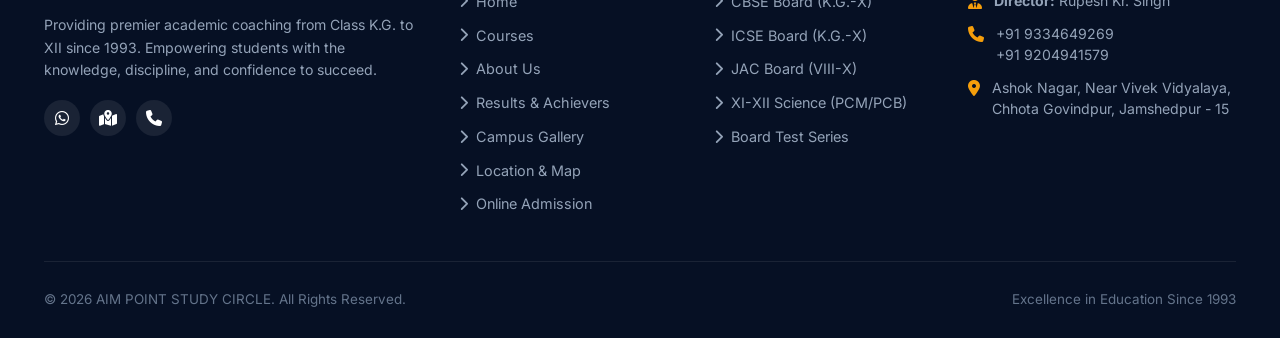
==== commit 8ac10be1: "📅 Update Academic Calendar (March 2026 - March 2027), Test Routines, PTM schedules, celebrations & 2" ====
--- a/about.html
+++ b/about.html
@@ -27,7 +27,7 @@
             <div class="top-bar-left">
                 <div class="top-bar-item">
                     <span class="admission-badge-pill">
-                        <i class="fa-solid fa-sparkles"></i> Admissions Open 2025-26
+                        <i class="fa-solid fa-sparkles"></i> Session 2026–27 (March 2026 – March 2027)
                     </span>
                 </div>
                 <div class="top-bar-item">
--- a/style.css
+++ b/style.css
@@ -75,7 +75,12 @@
 
 body {
     font-family: var(--font-body);
-    background-color: var(--bg-main);
+    background-color: #f1f5f9;
+    background-image: 
+        radial-gradient(circle at 15% 15%, rgba(16, 59, 135, 0.05) 0%, transparent 45%),
+        radial-gradient(circle at 85% 80%, rgba(245, 158, 11, 0.05) 0%, transparent 45%),
+        radial-gradient(#cbd5e1 0.9px, transparent 0.9px);
+    background-size: 100% 100%, 100% 100%, 24px 24px;
     color: var(--text-main);
     line-height: 1.65;
     overflow-x: hidden;
@@ -742,10 +747,11 @@
 
 /* ================= STATS COUNTER BAR ================= */
 .stats-section {
-    background: #ffffff;
-    padding: 38px 0;
-    box-shadow: 0 10px 30px rgba(0, 0, 0, 0.04);
-    border-bottom: 1px solid var(--border-light);
+    background: linear-gradient(135deg, #061024 0%, #0d2757 50%, #0a192f 100%);
+    padding: 42px 0;
+    box-shadow: 0 15px 35px rgba(6, 16, 36, 0.35);
+    border-top: 3px solid var(--accent-gold);
+    border-bottom: 3px solid rgba(245, 158, 11, 0.35);
     position: relative;
     z-index: 10;
 }
@@ -759,7 +765,7 @@
 .stat-item {
     text-align: center;
     padding: 12px;
-    border-right: 1px solid var(--border-light);
+    border-right: 1px solid rgba(255, 255, 255, 0.12);
 }
 
 .stat-item:last-child {
@@ -768,15 +774,16 @@
 
 .stat-number {
     font-family: var(--font-heading);
-    font-size: 2.6rem;
+    font-size: 2.7rem;
     font-weight: 900;
-    color: var(--primary-600);
+    color: #ffffff;
     line-height: 1;
     margin-bottom: 8px;
     display: flex;
     align-items: center;
     justify-content: center;
     gap: 2px;
+    text-shadow: 0 2px 10px rgba(0, 0, 0, 0.4);
 }
 
 .stat-number .counter-suffix {
@@ -784,9 +791,10 @@
 }
 
 .stat-label {
-    font-size: 0.92rem;
+    font-size: 0.95rem;
     font-weight: 600;
-    color: var(--text-muted);
+    color: rgba(255, 255, 255, 0.88);
+    letter-spacing: 0.3px;
 }
 
 /* ================= SECTION COMMON STYLES ================= */
@@ -834,7 +842,14 @@
 
 /* ================= FEATURES / WHY CHOOSE US ================= */
 .features-section {
-    background: var(--bg-main);
+    background: linear-gradient(180deg, #f8faff 0%, #eef4fc 50%, #f8faff 100%);
+    position: relative;
+    background-image: 
+        radial-gradient(circle at 10% 20%, rgba(29, 78, 216, 0.06) 0%, transparent 40%),
+        radial-gradient(circle at 90% 80%, rgba(245, 158, 11, 0.06) 0%, transparent 40%),
+        linear-gradient(to right, rgba(16, 59, 135, 0.035) 1px, transparent 1px),
+        linear-gradient(to bottom, rgba(16, 59, 135, 0.035) 1px, transparent 1px);
+    background-size: 100% 100%, 100% 100%, 32px 32px, 32px 32px;
 }
 
 .features-grid {
@@ -844,12 +859,14 @@
 }
 
 .feature-card {
-    background: var(--bg-card);
-    border: 1px solid var(--border-light);
+    background: rgba(255, 255, 255, 0.95);
+    backdrop-filter: blur(12px);
+    -webkit-backdrop-filter: blur(12px);
+    border: 1.5px solid rgba(203, 213, 225, 0.85);
     border-radius: var(--radius-lg);
     padding: 34px 28px;
     transition: var(--transition-base);
-    box-shadow: var(--shadow-sm);
+    box-shadow: 0 10px 25px -5px rgba(15, 23, 42, 0.07), 0 4px 10px -2px rgba(15, 23, 42, 0.03);
     display: flex;
     flex-direction: column;
     position: relative;
@@ -870,8 +887,8 @@
 
 .feature-card:hover {
     transform: translateY(-8px);
-    box-shadow: var(--shadow-lg);
-    border-color: rgba(29, 78, 216, 0.2);
+    box-shadow: 0 20px 35px -10px rgba(16, 59, 135, 0.18), 0 10px 15px -5px rgba(16, 59, 135, 0.08);
+    border-color: var(--primary-500);
 }
 
 .feature-card:hover::before {
@@ -913,7 +930,12 @@
 
 /* ================= COURSES PREVIEW & COURSES PAGE ================= */
 .courses-section {
-    background: #ffffff;
+    background: linear-gradient(180deg, #f1f5fa 0%, #e2ebf7 50%, #f1f5fa 100%);
+    position: relative;
+    background-image: 
+        radial-gradient(circle at 50% 10%, rgba(245, 158, 11, 0.06) 0%, transparent 50%),
+        radial-gradient(rgba(16, 59, 135, 0.07) 1.2px, transparent 1.2px);
+    background-size: 100% 100%, 26px 26px;
 }
 
 .courses-filter-tabs {
@@ -927,17 +949,19 @@
 .filter-tab-btn {
     padding: 10px 22px;
     border-radius: var(--radius-full);
-    background: var(--bg-main);
+    background: #ffffff;
     color: var(--text-muted);
     font-weight: 700;
     font-size: 0.92rem;
-    border: 1px solid var(--border-light);
+    border: 1.5px solid var(--border-light);
+    box-shadow: 0 2px 6px rgba(10, 25, 47, 0.04);
     transition: var(--transition-fast);
 }
 
 .filter-tab-btn:hover {
     background: var(--primary-100);
     color: var(--primary-600);
+    border-color: var(--primary-300);
 }
 
 .filter-tab-btn.active {
@@ -956,9 +980,9 @@
 .course-card {
     background: #ffffff;
     border-radius: var(--radius-xl);
-    border: 2px solid var(--border-light);
+    border: 2px solid #cbd5e1;
     padding: 30px 26px;
-    box-shadow: var(--shadow-sm);
+    box-shadow: 0 12px 28px -5px rgba(10, 25, 47, 0.08);
     display: flex;
     flex-direction: column;
     justify-content: space-between;
@@ -1207,7 +1231,12 @@
 
 /* ================= RESULTS HIGHLIGHTS / ACHIEVERS ================= */
 .results-section {
-    background: var(--bg-main);
+    background: linear-gradient(180deg, #edf2f9 0%, #e2eaf6 50%, #edf2f9 100%);
+    position: relative;
+    background-image: 
+        radial-gradient(circle at 50% 0%, rgba(245, 158, 11, 0.09) 0%, transparent 60%),
+        radial-gradient(rgba(245, 158, 11, 0.09) 1.2px, transparent 1.2px);
+    background-size: 100% 100%, 28px 28px;
 }
 
 .achievers-grid {
@@ -1218,18 +1247,19 @@
 
 .achiever-card {
     background: #ffffff;
-    border: 1px solid var(--border-light);
+    border: 1.5px solid #cbd5e1;
     border-radius: var(--radius-lg);
     padding: 30px 24px;
     text-align: center;
-    box-shadow: var(--shadow-sm);
+    box-shadow: 0 10px 25px -5px rgba(15, 23, 42, 0.08);
     transition: var(--transition-base);
     position: relative;
 }
 
 .achiever-card:hover {
     transform: translateY(-8px);
-    box-shadow: var(--shadow-lg);
+    box-shadow: 0 20px 35px -10px rgba(245, 158, 11, 0.25), 0 10px 15px -5px rgba(10, 25, 47, 0.08);
+    border-color: var(--accent-gold);
 }
 
 .medal-badge {
@@ -1287,7 +1317,9 @@
 
 /* ================= FAQ SECTION ================= */
 .faq-section {
-    background: #ffffff;
+    background: linear-gradient(180deg, #f1f5fa 0%, #e3ecf7 100%);
+    background-image: radial-gradient(rgba(100, 116, 139, 0.09) 1px, transparent 1px);
+    background-size: 24px 24px;
 }
 
 .faq-container {
@@ -1299,17 +1331,18 @@
 }
 
 .faq-item {
-    border: 1px solid var(--border-light);
+    border: 1.5px solid #cbd5e1;
     border-radius: var(--radius-md);
     overflow: hidden;
     transition: var(--transition-fast);
-    background: var(--bg-main);
+    background: #ffffff;
+    box-shadow: 0 4px 12px rgba(15, 23, 42, 0.04);
 }
 
 .faq-item.active {
-    border-color: var(--primary-400);
+    border-color: var(--primary-500);
     background: #ffffff;
-    box-shadow: var(--shadow-sm);
+    box-shadow: 0 8px 20px rgba(16, 59, 135, 0.1);
 }
 
 .faq-question {
@@ -1414,7 +1447,12 @@
 
 /* Timeline */
 .timeline-section {
-    background: #ffffff;
+    background: linear-gradient(180deg, #f8faff 0%, #eef4fd 50%, #f8faff 100%);
+    position: relative;
+    background-image: 
+        radial-gradient(at 50% 50%, rgba(29, 78, 216, 0.05) 0px, transparent 60%),
+        linear-gradient(to right, rgba(16, 59, 135, 0.035) 1px, transparent 1px);
+    background-size: 100% 100%, 36px 36px;
 }
 
 .timeline {
@@ -1473,15 +1511,15 @@
 
 .timeline-content {
     padding: 22px;
-    background: var(--bg-main);
-    border: 1px solid var(--border-light);
+    background: #ffffff;
+    border: 1.5px solid #cbd5e1;
     border-radius: var(--radius-md);
-    box-shadow: var(--shadow-sm);
+    box-shadow: 0 8px 20px -4px rgba(10, 25, 47, 0.06);
     transition: var(--transition-fast);
 }
 
 .timeline-content:hover {
-    box-shadow: var(--shadow-md);
+    box-shadow: 0 14px 28px -4px rgba(16, 59, 135, 0.14);
     border-color: var(--primary-400);
 }
 
@@ -1513,16 +1551,17 @@
 .vmv-card {
     background: #ffffff;
     border-radius: var(--radius-lg);
-    border: 1px solid var(--border-light);
+    border: 1.5px solid #cbd5e1;
     padding: 34px 26px;
     text-align: center;
-    box-shadow: var(--shadow-sm);
+    box-shadow: 0 10px 25px -4px rgba(10, 25, 47, 0.06);
     transition: var(--transition-base);
 }
 
 .vmv-card:hover {
     transform: translateY(-8px);
-    box-shadow: var(--shadow-lg);
+    box-shadow: 0 20px 35px -8px rgba(16, 59, 135, 0.15);
+    border-color: var(--primary-500);
 }
 
 .vmv-icon {
@@ -1564,7 +1603,12 @@
 
 /* ================= LOCATION & CONTACT PAGE ================= */
 .location-section {
-    background: var(--bg-main);
+    background: linear-gradient(180deg, #f1f5f9 0%, #e6effa 100%);
+    position: relative;
+    background-image: 
+        linear-gradient(to right, rgba(16, 59, 135, 0.04) 1px, transparent 1px),
+        linear-gradient(to bottom, rgba(16, 59, 135, 0.04) 1px, transparent 1px);
+    background-size: 32px 32px;
 }
 
 .location-grid {
@@ -1577,9 +1621,9 @@
 .contact-details-card {
     background: #ffffff;
     border-radius: var(--radius-xl);
-    border: 1px solid var(--border-light);
+    border: 1.5px solid #cbd5e1;
     padding: 38px 30px;
-    box-shadow: var(--shadow-md);
+    box-shadow: 0 12px 30px -5px rgba(10, 25, 47, 0.08);
 }
 
 .contact-details-card h2 {
@@ -1663,9 +1707,9 @@
 .map-wrapper {
     background: #ffffff;
     border-radius: var(--radius-xl);
-    border: 1px solid var(--border-light);
+    border: 1.5px solid #cbd5e1;
     padding: 16px;
-    box-shadow: var(--shadow-md);
+    box-shadow: 0 12px 30px -5px rgba(10, 25, 47, 0.08);
 }
 
 .map-container {
@@ -1688,7 +1732,12 @@
 
 /* ================= ADMISSION FORM PAGE ================= */
 .admission-page {
-    background: radial-gradient(circle at 50% 0%, #eff6ff 0%, #f8fafc 100%);
+    background: linear-gradient(180deg, #f1f5fa 0%, #e2ebf8 50%, #f1f5fa 100%);
+    position: relative;
+    background-image: 
+        radial-gradient(circle at 50% 0%, rgba(245, 158, 11, 0.08) 0%, transparent 50%),
+        radial-gradient(rgba(16, 59, 135, 0.07) 1.2px, transparent 1.2px);
+    background-size: 100% 100%, 28px 28px;
     padding: 50px 0 90px 0;
 }
 
@@ -1697,8 +1746,8 @@
     margin: 0 auto;
     background: #ffffff;
     border-radius: var(--radius-xl);
-    box-shadow: var(--shadow-lg);
-    border: 1px solid var(--border-light);
+    box-shadow: 0 20px 50px -10px rgba(10, 25, 47, 0.18);
+    border: 2px solid #cbd5e1;
     overflow: hidden;
 }
 
@@ -2368,7 +2417,14 @@
 
 /* ================= NOTICE BOARD SECTION ================= */
 .notices-section {
-    background: #f8fafc;
+    background: linear-gradient(180deg, #f8faff 0%, #edf3fc 100%);
+    position: relative;
+    background-image: 
+        radial-gradient(at 0% 0%, rgba(245, 158, 11, 0.06) 0px, transparent 50%),
+        radial-gradient(at 100% 100%, rgba(29, 78, 216, 0.06) 0px, transparent 50%),
+        linear-gradient(to right, rgba(203, 213, 225, 0.45) 1px, transparent 1px),
+        linear-gradient(to bottom, rgba(203, 213, 225, 0.45) 1px, transparent 1px);
+    background-size: 100% 100%, 100% 100%, 30px 30px, 30px 30px;
     padding: 90px 0;
 }
 
@@ -2382,9 +2438,9 @@
 .notice-card {
     background: #ffffff;
     border-radius: var(--radius-xl);
-    border: 1px solid var(--border-light);
+    border: 1.5px solid #cbd5e1;
     padding: 28px;
-    box-shadow: var(--shadow-sm);
+    box-shadow: 0 10px 25px -5px rgba(10, 25, 47, 0.06);
     display: flex;
     flex-direction: column;
     justify-content: space-between;
@@ -2394,7 +2450,7 @@
 
 .notice-card:hover {
     transform: translateY(-6px);
-    box-shadow: var(--shadow-lg);
+    box-shadow: 0 18px 35px -8px rgba(16, 59, 135, 0.15);
     border-color: var(--primary-500);
 }
 
@@ -2504,7 +2560,10 @@
 
 /* ================= CAMPUS GALLERY SECTION ================= */
 .gallery-section {
-    background: #ffffff;
+    background: linear-gradient(180deg, #f8faff 0%, #e9f0fa 100%);
+    position: relative;
+    background-image: radial-gradient(rgba(16, 59, 135, 0.06) 1.1px, transparent 1.1px);
+    background-size: 24px 24px;
     padding: 90px 0;
 }
 
